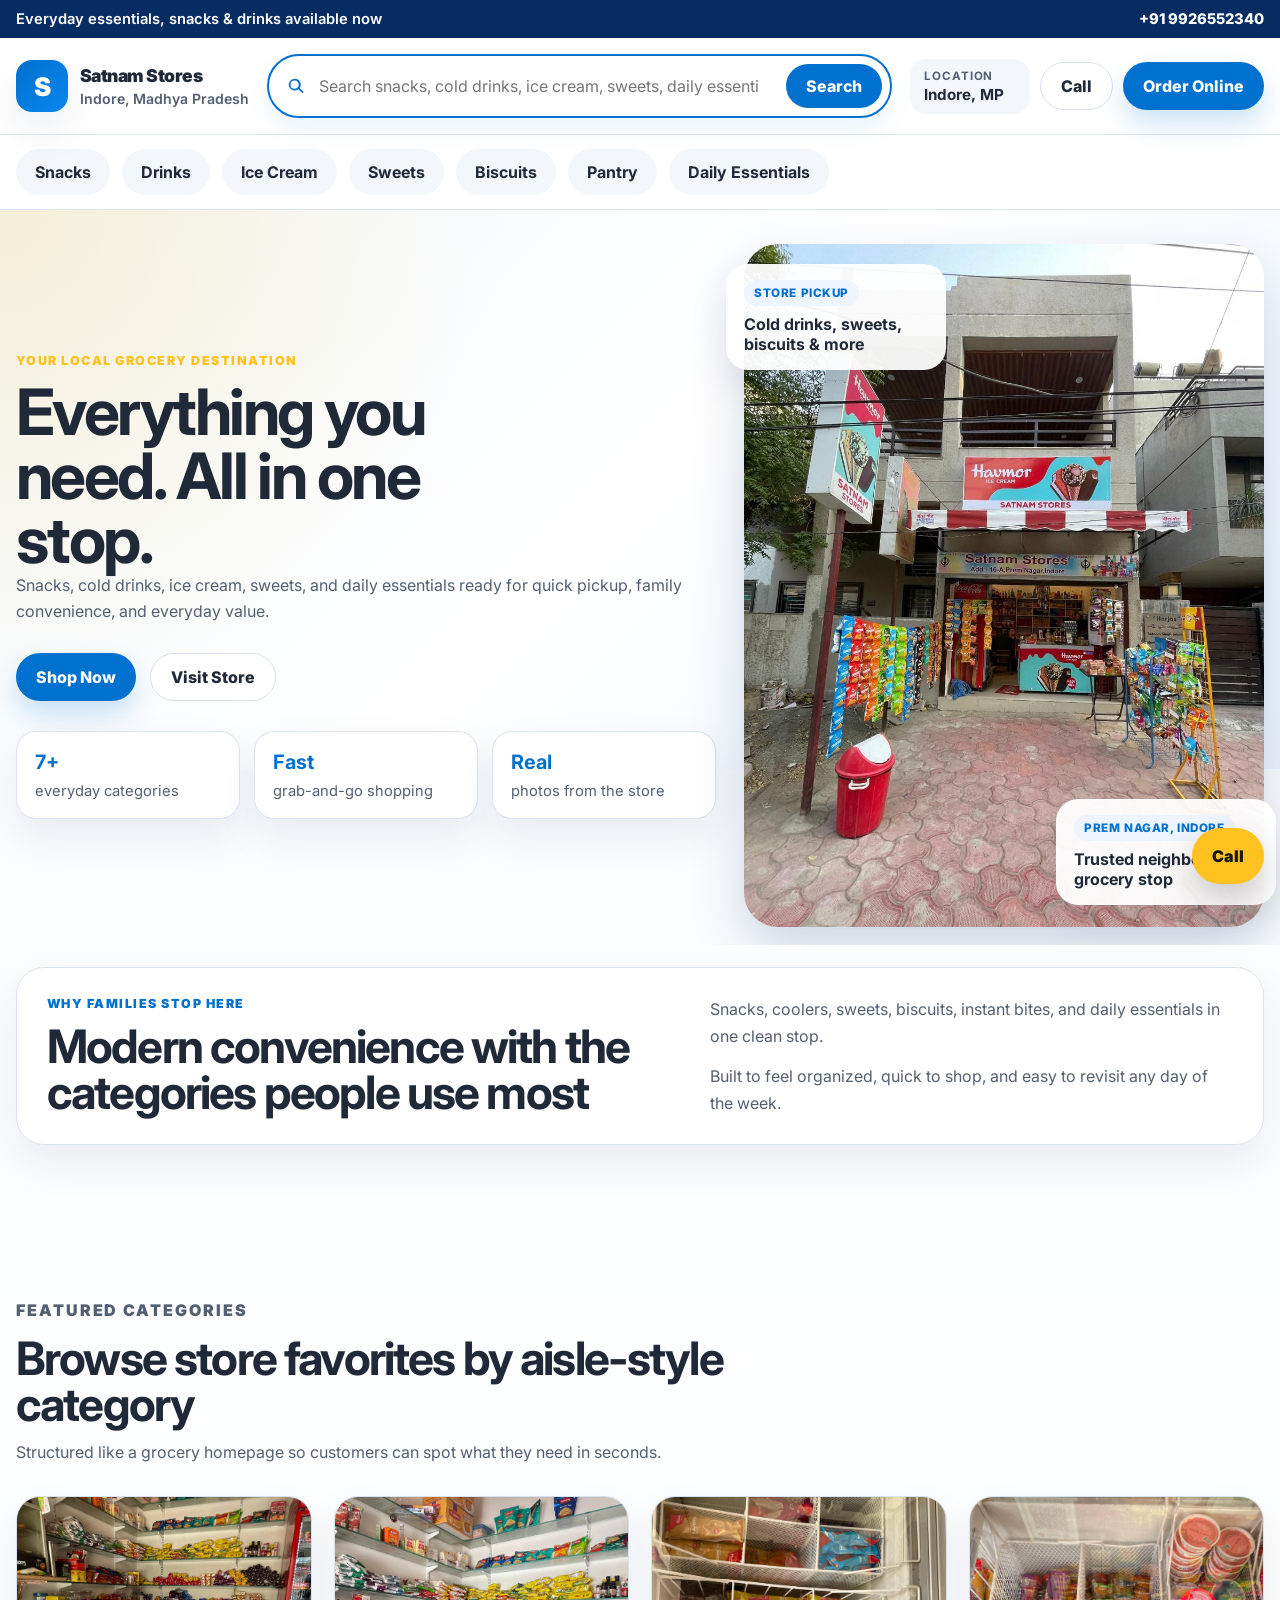
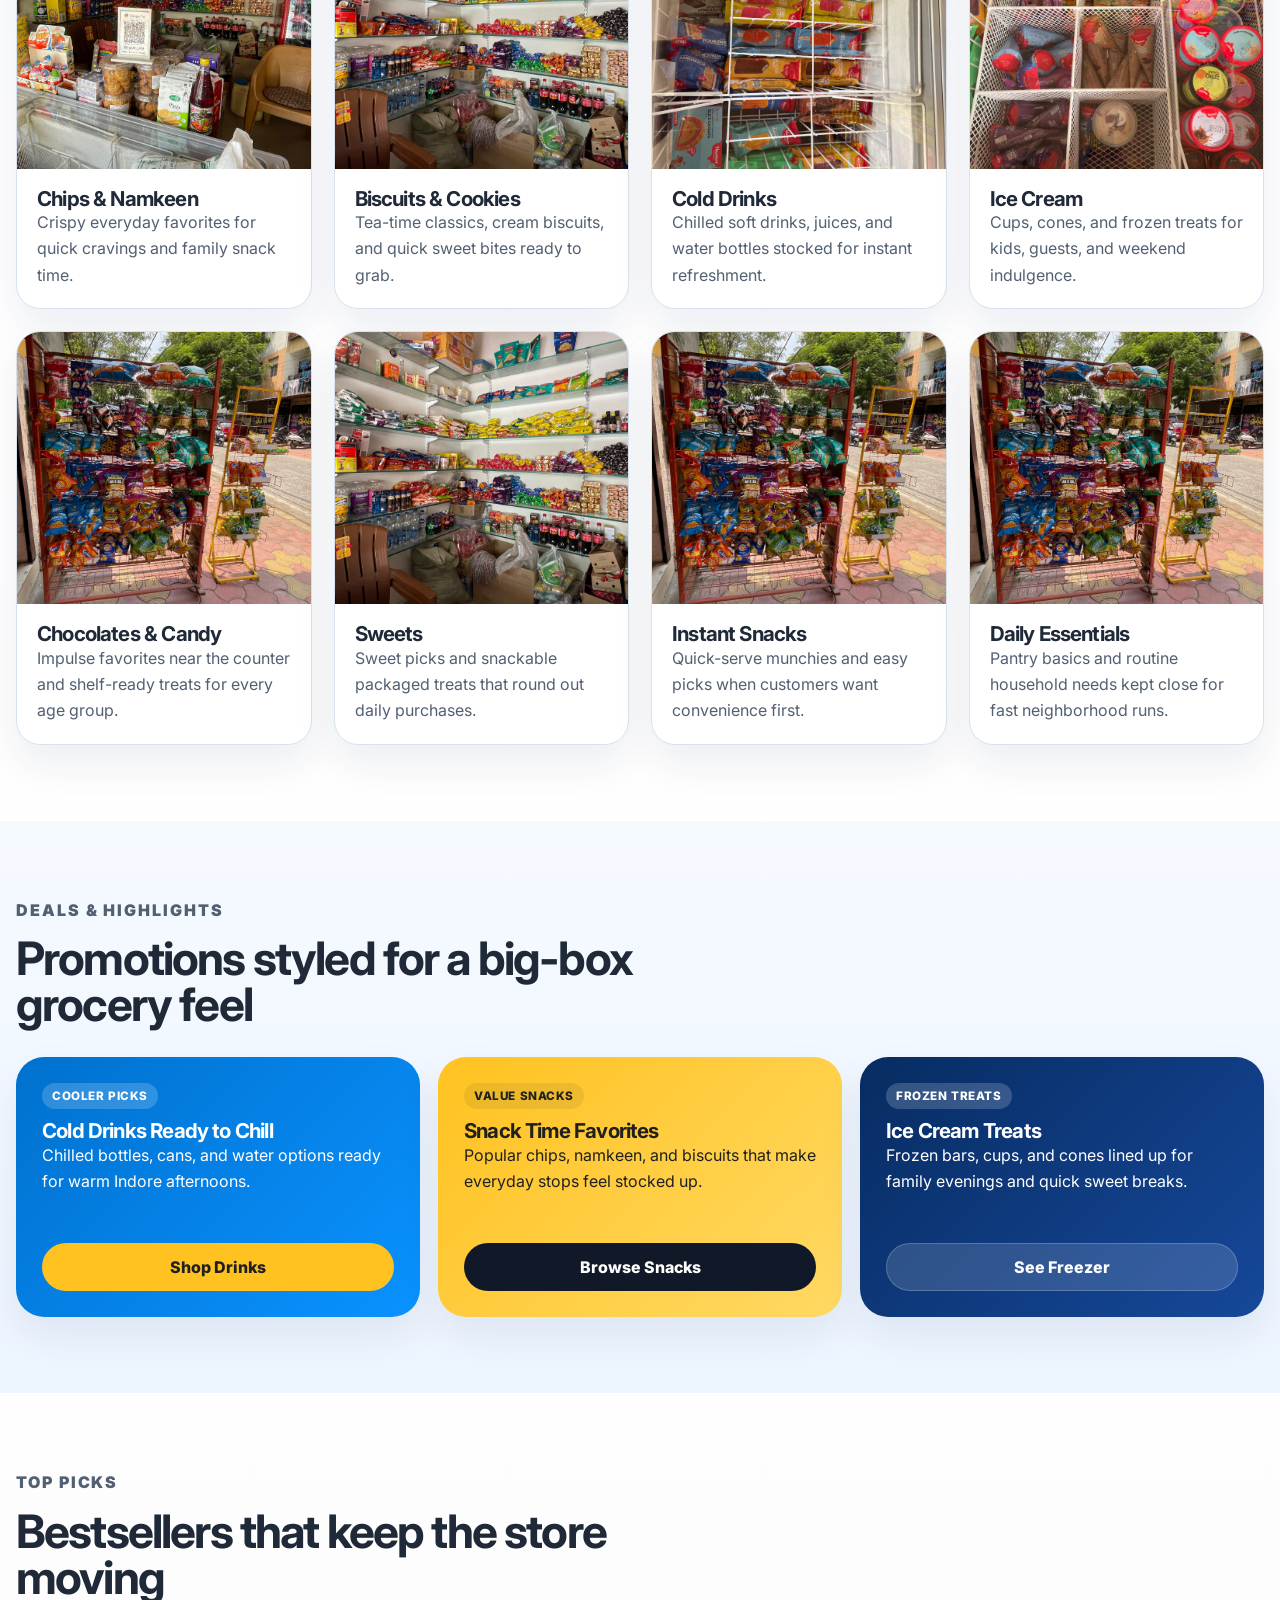
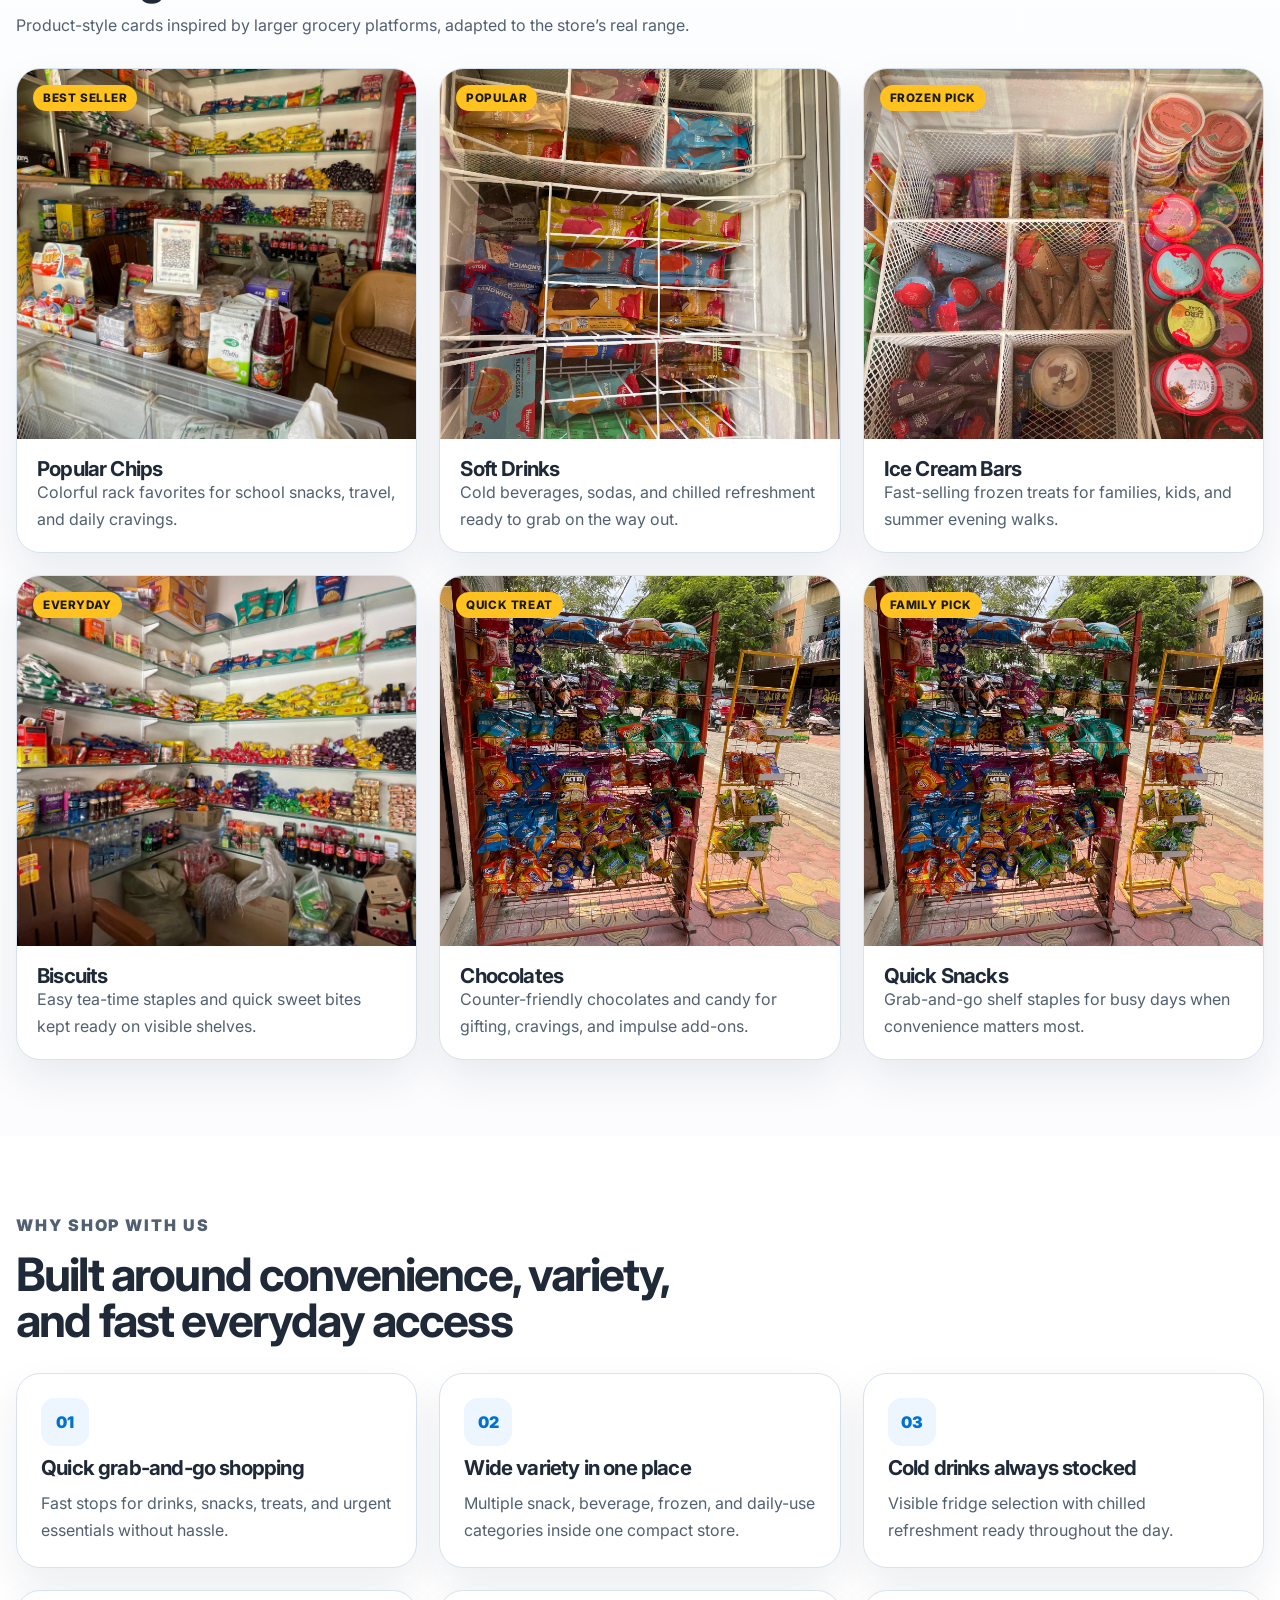
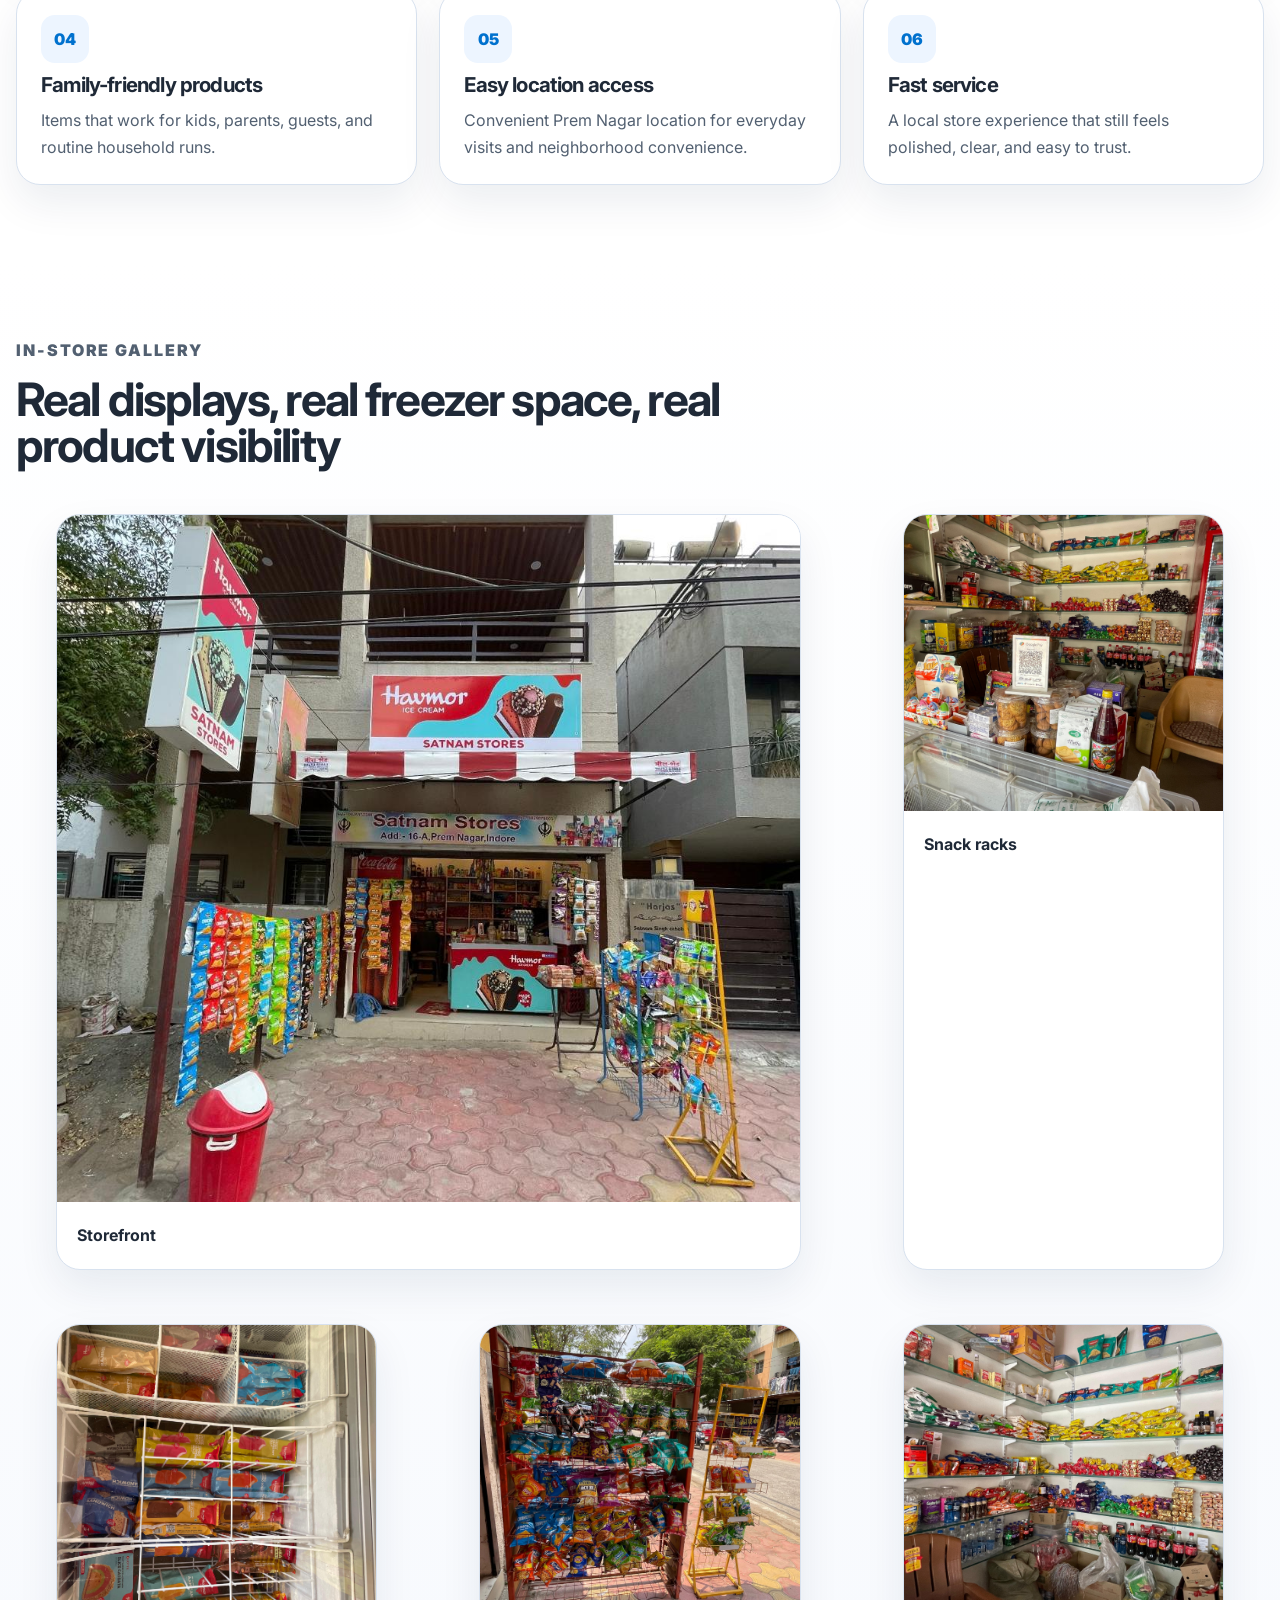
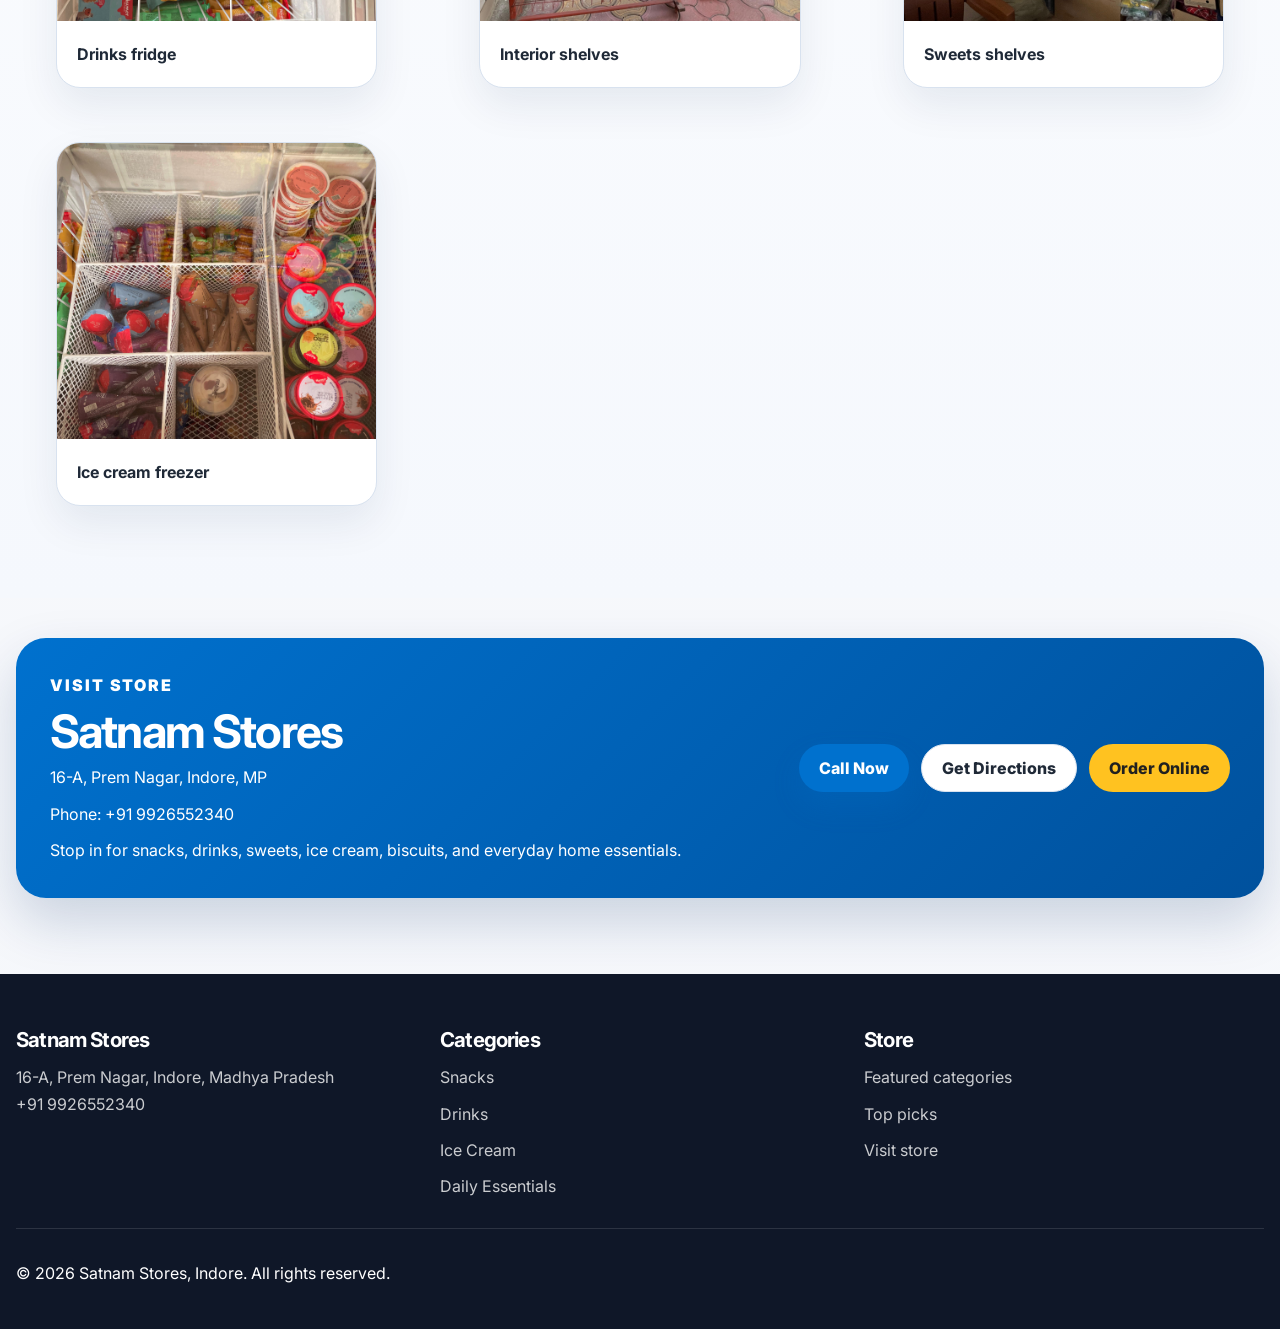
==== index.html @ 77b3fa21 "Initial Satnam Stores Indore website" ====
<!DOCTYPE html>
<html lang="en">
<head>
  <meta charset="UTF-8">
  <meta name="viewport" content="width=device-width, initial-scale=1.0">
  <title>Satnam Stores Indore | Grocery, Snacks & Daily Essentials</title>
  <meta
    name="description"
    content="Satnam Stores in Indore offers snacks, drinks, ice cream, sweets, biscuits, pantry staples, and everyday essentials in a clean, modern grocery-style shopping experience."
  >
  <link rel="preconnect" href="https://fonts.googleapis.com">
  <link rel="preconnect" href="https://fonts.gstatic.com" crossorigin>
  <link
    href="https://fonts.googleapis.com/css2?family=Inter:wght@400;500;600;700;800;900&display=swap"
    rel="stylesheet"
  >
  <link rel="stylesheet" href="./styles.css">
</head>
<body>
  <div class="topbar">
    <div class="container topbar-inner">
      <p>Everyday essentials, snacks &amp; drinks available now</p>
      <a href="tel:+919926552340">+91 9926552340</a>
    </div>
  </div>

  <header class="site-header" id="top">
    <div class="container header-main">
      <a class="brand" href="#top" aria-label="Satnam Stores Indore home">
        <span class="brand-badge">S</span>
        <span class="brand-copy">
          <strong>Satnam Stores</strong>
          <span>Indore, Madhya Pradesh</span>
        </span>
      </a>

      <form class="search-shell" id="search-form" role="search">
        <label class="sr-only" for="site-search">Search products</label>
        <svg viewBox="0 0 24 24" aria-hidden="true">
          <path d="M10.5 4a6.5 6.5 0 1 0 4.09 11.56l4.42 4.42 1.41-1.41-4.42-4.42A6.5 6.5 0 0 0 10.5 4Zm0 2a4.5 4.5 0 1 1 0 9 4.5 4.5 0 0 1 0-9Z"></path>
        </svg>
        <input
          id="site-search"
          name="q"
          type="search"
          placeholder="Search snacks, cold drinks, ice cream, sweets, daily essentials"
          autocomplete="off"
        >
        <button type="submit">Search</button>
      </form>

      <div class="header-actions">
        <a class="header-chip" href="#visit">
          <span class="header-chip-label">Location</span>
          <strong>Indore, MP</strong>
        </a>
        <a class="header-button header-button-light" href="tel:+919926552340">Call</a>
        <a class="header-button header-button-primary" href="https://wa.me/919926552340" target="_blank" rel="noreferrer">Order Online</a>
      </div>

      <button class="menu-toggle" type="button" aria-expanded="false" aria-controls="mobile-panel">
        <span></span>
        <span></span>
        <span></span>
        <span class="sr-only">Open menu</span>
      </button>
    </div>

    <div class="container mobile-panel" id="mobile-panel">
      <nav class="mobile-links" aria-label="Mobile">
        <a href="#categories">Categories</a>
        <a href="#deals">Deals</a>
        <a href="#top-picks">Top Picks</a>
        <a href="#gallery">Gallery</a>
        <a href="#visit">Visit Store</a>
      </nav>
    </div>
  </header>

  <div class="category-strip-wrap">
    <div class="container">
      <nav class="category-strip" aria-label="Product categories">
        <a href="#categories" data-query="snacks">Snacks</a>
        <a href="#categories" data-query="drinks">Drinks</a>
        <a href="#categories" data-query="ice cream">Ice Cream</a>
        <a href="#categories" data-query="sweets">Sweets</a>
        <a href="#categories" data-query="biscuits">Biscuits</a>
        <a href="#categories" data-query="pantry">Pantry</a>
        <a href="#categories" data-query="essentials">Daily Essentials</a>
      </nav>
    </div>
  </div>

  <main>
    <section class="hero">
      <div class="container hero-grid">
        <div class="hero-copy">
          <p class="eyebrow">Your local grocery destination</p>
          <h1>Everything you need. All in one stop.</h1>
          <p class="hero-text">
            Snacks, cold drinks, ice cream, sweets, and daily essentials ready for quick pickup,
            family convenience, and everyday value.
          </p>
          <div class="hero-actions">
            <a class="button button-primary" href="#top-picks">Shop Now</a>
            <a class="button button-secondary" href="#visit">Visit Store</a>
          </div>
          <ul class="hero-metrics">
            <li><strong>7+</strong><span>everyday categories</span></li>
            <li><strong>Fast</strong><span>grab-and-go shopping</span></li>
            <li><strong>Real</strong><span>photos from the store</span></li>
          </ul>
        </div>

        <div class="hero-visual">
          <img src="./assets/storefront.jpg" alt="Satnam Stores storefront in Prem Nagar, Indore">
          <div class="hero-card hero-card-top">
            <span class="card-kicker">Store pickup</span>
            <strong>Cold drinks, sweets, biscuits &amp; more</strong>
          </div>
          <div class="hero-card hero-card-bottom">
            <span class="card-kicker">Prem Nagar, Indore</span>
            <strong>Trusted neighborhood grocery stop</strong>
          </div>
        </div>
      </div>
    </section>

    <section class="section trusted-band">
      <div class="container trusted-grid">
        <div>
          <p class="eyebrow eyebrow-blue">Why families stop here</p>
          <h2>Modern convenience with the categories people use most</h2>
        </div>
        <div class="trusted-points">
          <p>Snacks, coolers, sweets, biscuits, instant bites, and daily essentials in one clean stop.</p>
          <p>Built to feel organized, quick to shop, and easy to revisit any day of the week.</p>
        </div>
      </div>
    </section>

    <section class="section" id="categories">
      <div class="container">
        <div class="section-heading">
          <p class="eyebrow eyebrow-blue">Featured Categories</p>
          <h2>Browse store favorites by aisle-style category</h2>
          <p>Structured like a grocery homepage so customers can spot what they need in seconds.</p>
        </div>

        <div class="category-grid">
          <article class="category-card" data-search="chips namkeen snacks wafers masala crunchy">
            <img src="./assets/snacks.jpg" alt="Chips and namkeen display at Satnam Stores">
            <div class="category-content">
              <h3>Chips &amp; Namkeen</h3>
              <p>Crispy everyday favorites for quick cravings and family snack time.</p>
            </div>
          </article>
          <article class="category-card" data-search="biscuits cookies bakery treats">
            <img src="./assets/sweets.jpg" alt="Biscuits and sweets shelf at Satnam Stores">
            <div class="category-content">
              <h3>Biscuits &amp; Cookies</h3>
              <p>Tea-time classics, cream biscuits, and quick sweet bites ready to grab.</p>
            </div>
          </article>
          <article class="category-card" data-search="cold drinks soda water juice beverages drinks">
            <img src="./assets/drinks.jpg" alt="Cold drinks fridge at Satnam Stores">
            <div class="category-content">
              <h3>Cold Drinks</h3>
              <p>Chilled soft drinks, juices, and water bottles stocked for instant refreshment.</p>
            </div>
          </article>
          <article class="category-card" data-search="ice cream frozen bars cones cups desserts">
            <img src="./assets/icecream.jpg" alt="Ice cream freezer with assorted products">
            <div class="category-content">
              <h3>Ice Cream</h3>
              <p>Cups, cones, and frozen treats for kids, guests, and weekend indulgence.</p>
            </div>
          </article>
          <article class="category-card" data-search="chocolates candy toffee sweets treats">
            <img src="./assets/interior.jpg" alt="Interior shelves with chocolates and candy">
            <div class="category-content">
              <h3>Chocolates &amp; Candy</h3>
              <p>Impulse favorites near the counter and shelf-ready treats for every age group.</p>
            </div>
          </article>
          <article class="category-card" data-search="sweets mithai dessert bites">
            <img src="./assets/sweets.jpg" alt="Shelf with sweets and packaged snack items">
            <div class="category-content">
              <h3>Sweets</h3>
              <p>Sweet picks and snackable packaged treats that round out daily purchases.</p>
            </div>
          </article>
          <article class="category-card" data-search="instant snacks ready to eat noodles munchies">
            <img src="./assets/interior.jpg" alt="Store interior with packed shelves">
            <div class="category-content">
              <h3>Instant Snacks</h3>
              <p>Quick-serve munchies and easy picks when customers want convenience first.</p>
            </div>
          </article>
          <article class="category-card" data-search="daily essentials pantry staples home basics">
            <img src="./assets/interior.jpg" alt="Store shelves carrying daily essentials">
            <div class="category-content">
              <h3>Daily Essentials</h3>
              <p>Pantry basics and routine household needs kept close for fast neighborhood runs.</p>
            </div>
          </article>
        </div>
      </div>
    </section>

    <section class="section deals-section" id="deals">
      <div class="container">
        <div class="section-heading">
          <p class="eyebrow eyebrow-blue">Deals &amp; Highlights</p>
          <h2>Promotions styled for a big-box grocery feel</h2>
        </div>

        <div class="deals-grid">
          <article class="deal-banner deal-blue">
            <div>
              <span class="deal-tag">Cooler Picks</span>
              <h3>Cold Drinks Ready to Chill</h3>
              <p>Chilled bottles, cans, and water options ready for warm Indore afternoons.</p>
            </div>
            <a class="button button-yellow" href="#top-picks">Shop Drinks</a>
          </article>

          <article class="deal-banner deal-yellow">
            <div>
              <span class="deal-tag">Value Snacks</span>
              <h3>Snack Time Favorites</h3>
              <p>Popular chips, namkeen, and biscuits that make everyday stops feel stocked up.</p>
            </div>
            <a class="button button-dark" href="#categories">Browse Snacks</a>
          </article>

          <article class="deal-banner deal-navy">
            <div>
              <span class="deal-tag">Frozen Treats</span>
              <h3>Ice Cream Treats</h3>
              <p>Frozen bars, cups, and cones lined up for family evenings and quick sweet breaks.</p>
            </div>
            <a class="button button-secondary-light" href="#gallery">See Freezer</a>
          </article>
        </div>
      </div>
    </section>

    <section class="section top-picks-section" id="top-picks">
      <div class="container">
        <div class="section-heading">
          <p class="eyebrow eyebrow-blue">Top Picks</p>
          <h2>Bestsellers that keep the store moving</h2>
          <p>Product-style cards inspired by larger grocery platforms, adapted to the store’s real range.</p>
        </div>

        <div class="product-grid">
          <article class="product-card">
            <span class="product-badge">Best Seller</span>
            <img src="./assets/snacks.jpg" alt="Popular chips and namkeen products">
            <div class="product-body">
              <h3>Popular Chips</h3>
              <p>Colorful rack favorites for school snacks, travel, and daily cravings.</p>
            </div>
          </article>
          <article class="product-card">
            <span class="product-badge">Popular</span>
            <img src="./assets/drinks.jpg" alt="Soft drinks in a refrigerator">
            <div class="product-body">
              <h3>Soft Drinks</h3>
              <p>Cold beverages, sodas, and chilled refreshment ready to grab on the way out.</p>
            </div>
          </article>
          <article class="product-card">
            <span class="product-badge">Frozen Pick</span>
            <img src="./assets/icecream.jpg" alt="Ice cream bars and frozen desserts">
            <div class="product-body">
              <h3>Ice Cream Bars</h3>
              <p>Fast-selling frozen treats for families, kids, and summer evening walks.</p>
            </div>
          </article>
          <article class="product-card">
            <span class="product-badge">Everyday</span>
            <img src="./assets/sweets.jpg" alt="Biscuits and packaged treats on shelves">
            <div class="product-body">
              <h3>Biscuits</h3>
              <p>Easy tea-time staples and quick sweet bites kept ready on visible shelves.</p>
            </div>
          </article>
          <article class="product-card">
            <span class="product-badge">Quick Treat</span>
            <img src="./assets/interior.jpg" alt="Shelf area with chocolates and candy">
            <div class="product-body">
              <h3>Chocolates</h3>
              <p>Counter-friendly chocolates and candy for gifting, cravings, and impulse add-ons.</p>
            </div>
          </article>
          <article class="product-card">
            <span class="product-badge">Family Pick</span>
            <img src="./assets/interior.jpg" alt="Interior shelves with mixed grocery products">
            <div class="product-body">
              <h3>Quick Snacks</h3>
              <p>Grab-and-go shelf staples for busy days when convenience matters most.</p>
            </div>
          </article>
        </div>
      </div>
    </section>

    <section class="section benefits-section">
      <div class="container">
        <div class="section-heading">
          <p class="eyebrow eyebrow-blue">Why Shop With Us</p>
          <h2>Built around convenience, variety, and fast everyday access</h2>
        </div>

        <div class="benefits-grid">
          <article class="benefit-card">
            <span>01</span>
            <h3>Quick grab-and-go shopping</h3>
            <p>Fast stops for drinks, snacks, treats, and urgent essentials without hassle.</p>
          </article>
          <article class="benefit-card">
            <span>02</span>
            <h3>Wide variety in one place</h3>
            <p>Multiple snack, beverage, frozen, and daily-use categories inside one compact store.</p>
          </article>
          <article class="benefit-card">
            <span>03</span>
            <h3>Cold drinks always stocked</h3>
            <p>Visible fridge selection with chilled refreshment ready throughout the day.</p>
          </article>
          <article class="benefit-card">
            <span>04</span>
            <h3>Family-friendly products</h3>
            <p>Items that work for kids, parents, guests, and routine household runs.</p>
          </article>
          <article class="benefit-card">
            <span>05</span>
            <h3>Easy location access</h3>
            <p>Convenient Prem Nagar location for everyday visits and neighborhood convenience.</p>
          </article>
          <article class="benefit-card">
            <span>06</span>
            <h3>Fast service</h3>
            <p>A local store experience that still feels polished, clear, and easy to trust.</p>
          </article>
        </div>
      </div>
    </section>

    <section class="section gallery-section" id="gallery">
      <div class="container">
        <div class="section-heading">
          <p class="eyebrow eyebrow-blue">In-Store Gallery</p>
          <h2>Real displays, real freezer space, real product visibility</h2>
        </div>

        <div class="gallery-grid">
          <figure class="gallery-card gallery-feature">
            <img src="./assets/storefront.jpg" alt="Exterior view of Satnam Stores">
            <figcaption>Storefront</figcaption>
          </figure>
          <figure class="gallery-card">
            <img src="./assets/snacks.jpg" alt="Snack rack and chips display">
            <figcaption>Snack racks</figcaption>
          </figure>
          <figure class="gallery-card">
            <img src="./assets/drinks.jpg" alt="Drinks fridge">
            <figcaption>Drinks fridge</figcaption>
          </figure>
          <figure class="gallery-card">
            <img src="./assets/interior.jpg" alt="Interior shelves">
            <figcaption>Interior shelves</figcaption>
          </figure>
          <figure class="gallery-card">
            <img src="./assets/sweets.jpg" alt="Sweets and biscuits shelves">
            <figcaption>Sweets shelves</figcaption>
          </figure>
          <figure class="gallery-card">
            <img src="./assets/icecream.jpg" alt="Ice cream freezer">
            <figcaption>Ice cream freezer</figcaption>
          </figure>
        </div>
      </div>
    </section>

    <section class="section visit-section" id="visit">
      <div class="container visit-grid">
        <div class="visit-copy">
          <p class="eyebrow">Visit Store</p>
          <h2>Satnam Stores</h2>
          <p>16-A, Prem Nagar, Indore, MP</p>
          <p>Phone: <a href="tel:+919926552340">+91 9926552340</a></p>
          <p>Stop in for snacks, drinks, sweets, ice cream, biscuits, and everyday home essentials.</p>
        </div>
        <div class="visit-actions">
          <a class="button button-primary" href="tel:+919926552340">Call Now</a>
          <a class="button button-secondary" href="https://www.google.com/maps/search/?api=1&amp;query=16-A%2C+Prem+Nagar%2C+Indore%2C+Madhya+Pradesh" target="_blank" rel="noreferrer">Get Directions</a>
          <a class="button button-yellow" href="https://wa.me/919926552340" target="_blank" rel="noreferrer">Order Online</a>
        </div>
      </div>
    </section>
  </main>

  <a class="floating-call" href="tel:+919926552340" aria-label="Call Satnam Stores">Call</a>

  <footer class="site-footer">
    <div class="container footer-grid">
      <div>
        <h3>Satnam Stores</h3>
        <p>16-A, Prem Nagar, Indore, Madhya Pradesh</p>
        <p><a href="tel:+919926552340">+91 9926552340</a></p>
      </div>
      <div>
        <h3>Categories</h3>
        <ul>
          <li>Snacks</li>
          <li>Drinks</li>
          <li>Ice Cream</li>
          <li>Daily Essentials</li>
        </ul>
      </div>
      <div>
        <h3>Store</h3>
        <ul>
          <li><a href="#categories">Featured categories</a></li>
          <li><a href="#top-picks">Top picks</a></li>
          <li><a href="#visit">Visit store</a></li>
        </ul>
      </div>
    </div>
    <div class="container footer-bottom">
      <p>&copy; 2026 Satnam Stores, Indore. All rights reserved.</p>
    </div>
  </footer>

  <script src="./script.js"></script>
</body>
</html>
---- styles.css ----
:root {
  --blue: #0071ce;
  --blue-deep: #004f9a;
  --blue-navy: #072c62;
  --yellow: #ffc220;
  --yellow-soft: #ffe082;
  --ink: #1f2937;
  --ink-soft: #526071;
  --surface: #ffffff;
  --surface-alt: #f3f6fb;
  --surface-line: #d8e2ef;
  --surface-dark: #0f1728;
  --radius-lg: 28px;
  --radius-md: 20px;
  --radius-sm: 14px;
  --shadow-soft: 0 18px 40px rgba(4, 38, 82, 0.08);
  --shadow-strong: 0 24px 54px rgba(7, 44, 98, 0.18);
  --container: min(1320px, calc(100% - 32px));
}

* {
  box-sizing: border-box;
}

html {
  scroll-behavior: smooth;
}

body {
  margin: 0;
  font-family: "Inter", sans-serif;
  color: var(--ink);
  background: linear-gradient(180deg, #f8fbff 0%, #ffffff 26%, #f5f7fb 100%);
}

img {
  display: block;
  width: 100%;
  max-width: 100%;
}

a {
  color: inherit;
  text-decoration: none;
}

button,
input {
  font: inherit;
}

.sr-only {
  position: absolute;
  width: 1px;
  height: 1px;
  padding: 0;
  margin: -1px;
  overflow: hidden;
  clip: rect(0, 0, 0, 0);
  white-space: nowrap;
  border: 0;
}

.container {
  width: var(--container);
  margin: 0 auto;
}

.topbar {
  background: var(--blue-navy);
  color: #fff;
  font-size: 0.92rem;
}

.topbar-inner {
  display: flex;
  align-items: center;
  justify-content: space-between;
  gap: 16px;
  padding: 10px 0;
}

.topbar p {
  margin: 0;
  font-weight: 600;
}

.topbar a {
  font-weight: 800;
}

.site-header {
  position: sticky;
  top: 0;
  z-index: 40;
  background: rgba(255, 255, 255, 0.97);
  border-bottom: 1px solid rgba(216, 226, 239, 0.9);
  backdrop-filter: blur(16px);
}

.site-header.is-scrolled {
  box-shadow: 0 10px 28px rgba(15, 23, 40, 0.1);
}

.header-main {
  display: grid;
  grid-template-columns: auto minmax(320px, 1fr) auto;
  align-items: center;
  gap: 18px;
  padding: 16px 0;
}

.brand {
  display: inline-flex;
  align-items: center;
  gap: 12px;
}

.brand-badge {
  width: 52px;
  height: 52px;
  border-radius: 16px;
  display: inline-flex;
  align-items: center;
  justify-content: center;
  background: linear-gradient(135deg, var(--blue) 0%, #0a86ef 100%);
  color: #fff;
  font-size: 1.6rem;
  font-weight: 900;
  box-shadow: var(--shadow-soft);
}

.brand-copy {
  display: grid;
  gap: 4px;
}

.brand-copy strong {
  font-size: 1.1rem;
  font-weight: 900;
  letter-spacing: -0.03em;
}

.brand-copy span {
  font-size: 0.88rem;
  color: var(--ink-soft);
  font-weight: 600;
}

.search-shell {
  display: grid;
  grid-template-columns: auto 1fr auto;
  align-items: center;
  gap: 10px;
  background: #fff;
  border: 2px solid var(--blue);
  border-radius: 999px;
  padding: 8px 8px 8px 16px;
  box-shadow: 0 12px 24px rgba(0, 113, 206, 0.08);
}

.search-shell svg {
  width: 22px;
  height: 22px;
  fill: var(--blue);
  flex-shrink: 0;
}

.search-shell input {
  width: 100%;
  border: 0;
  outline: 0;
  background: transparent;
  color: var(--ink);
}

.search-shell button {
  border: 0;
  border-radius: 999px;
  padding: 12px 20px;
  background: var(--blue);
  color: #fff;
  font-weight: 800;
  cursor: pointer;
}

.header-actions {
  display: flex;
  align-items: center;
  gap: 10px;
}

.header-chip {
  display: grid;
  gap: 2px;
  padding: 10px 14px;
  border-radius: 16px;
  background: var(--surface-alt);
  min-width: 120px;
}

.header-chip-label {
  font-size: 0.72rem;
  text-transform: uppercase;
  letter-spacing: 0.08em;
  color: var(--ink-soft);
  font-weight: 700;
}

.header-chip strong {
  font-size: 0.95rem;
}

.header-button,
.button {
  display: inline-flex;
  align-items: center;
  justify-content: center;
  min-height: 48px;
  padding: 0 20px;
  border-radius: 999px;
  font-weight: 800;
  transition: transform 180ms ease, box-shadow 180ms ease, background 180ms ease;
}

.header-button:hover,
.button:hover,
.category-card:hover,
.product-card:hover,
.gallery-card:hover,
.benefit-card:hover {
  transform: translateY(-2px);
}

.header-button-primary,
.button-primary {
  background: var(--blue);
  color: #fff;
  box-shadow: 0 14px 28px rgba(0, 113, 206, 0.2);
}

.header-button-light,
.button-secondary {
  background: #fff;
  border: 1px solid var(--surface-line);
  color: var(--ink);
}

.button-secondary-light {
  background: rgba(255, 255, 255, 0.14);
  border: 1px solid rgba(255, 255, 255, 0.2);
  color: #fff;
}

.button-yellow {
  background: var(--yellow);
  color: #202020;
}

.button-dark {
  background: #111827;
  color: #fff;
}

.menu-toggle {
  display: none;
  width: 46px;
  height: 46px;
  border: 0;
  border-radius: 14px;
  background: var(--surface-alt);
  padding: 0;
  cursor: pointer;
}

.menu-toggle span {
  display: block;
  width: 18px;
  height: 2px;
  margin: 4px auto;
  background: var(--ink);
  border-radius: 999px;
  transition: transform 180ms ease, opacity 180ms ease;
}

.menu-toggle[aria-expanded="true"] span:nth-child(1) {
  transform: translateY(6px) rotate(45deg);
}

.menu-toggle[aria-expanded="true"] span:nth-child(2) {
  opacity: 0;
}

.menu-toggle[aria-expanded="true"] span:nth-child(3) {
  transform: translateY(-6px) rotate(-45deg);
}

.mobile-panel {
  display: none;
  padding-bottom: 14px;
}

.mobile-panel.is-open {
  display: block;
}

.mobile-links {
  display: grid;
  gap: 10px;
}

.mobile-links a {
  padding: 14px 16px;
  border-radius: 16px;
  background: var(--surface-alt);
  font-weight: 700;
}

.category-strip-wrap {
  position: sticky;
  top: 86px;
  z-index: 30;
  background: rgba(255, 255, 255, 0.94);
  border-bottom: 1px solid rgba(216, 226, 239, 0.9);
  backdrop-filter: blur(12px);
}

.category-strip {
  display: flex;
  gap: 12px;
  overflow-x: auto;
  padding: 14px 0;
  scrollbar-width: none;
}

.category-strip::-webkit-scrollbar {
  display: none;
}

.category-strip a {
  flex: 0 0 auto;
  padding: 12px 18px;
  border-radius: 999px;
  background: var(--surface-alt);
  border: 1px solid transparent;
  font-weight: 700;
  white-space: nowrap;
}

.category-strip a.is-active,
.category-strip a:hover {
  background: #e9f3fe;
  border-color: rgba(0, 113, 206, 0.2);
  color: var(--blue);
}

.hero {
  position: relative;
  overflow: hidden;
  padding: 34px 0 18px;
}

.hero::before {
  content: "";
  position: absolute;
  inset: 0 0 auto;
  height: 76%;
  background:
    radial-gradient(circle at top left, rgba(255, 194, 32, 0.18), transparent 36%),
    linear-gradient(135deg, #f2f8ff 0%, #ffffff 50%, #edf5ff 100%);
}

.hero-grid {
  position: relative;
  display: grid;
  grid-template-columns: minmax(0, 1fr) minmax(340px, 520px);
  gap: 28px;
  align-items: center;
}

.hero-copy {
  padding: 26px 0;
}

.eyebrow {
  margin: 0 0 12px;
  color: var(--yellow);
  text-transform: uppercase;
  letter-spacing: 0.12em;
  font-size: 0.78rem;
  font-weight: 900;
}

.eyebrow-blue {
  color: var(--blue);
}

h1,
h2,
h3 {
  margin: 0;
  letter-spacing: -0.04em;
  line-height: 1;
}

h1 {
  font-size: clamp(2.6rem, 5vw, 4.8rem);
  max-width: 10ch;
}

h2 {
  font-size: clamp(2rem, 3.6vw, 3.35rem);
}

h3 {
  font-size: 1.28rem;
}

.hero-text,
.section-heading p,
.category-content p,
.deal-banner p,
.product-body p,
.benefit-card p,
.gallery-card figcaption,
.visit-copy p,
.trusted-points p,
.footer-grid p,
.footer-grid li {
  margin: 0;
  color: var(--ink-soft);
  line-height: 1.65;
  font-size: 1rem;
}

.hero-actions {
  display: flex;
  flex-wrap: wrap;
  gap: 14px;
  margin-top: 28px;
}

.hero-metrics {
  display: grid;
  grid-template-columns: repeat(3, minmax(0, 1fr));
  gap: 14px;
  list-style: none;
  padding: 0;
  margin: 30px 0 0;
}

.hero-metrics li {
  padding: 18px;
  border-radius: 20px;
  background: rgba(255, 255, 255, 0.9);
  border: 1px solid rgba(216, 226, 239, 0.92);
  box-shadow: var(--shadow-soft);
}

.hero-metrics strong {
  display: block;
  color: var(--blue);
  font-size: 1.24rem;
  margin-bottom: 6px;
}

.hero-metrics span {
  color: var(--ink-soft);
  font-size: 0.92rem;
}

.hero-visual {
  position: relative;
  min-height: 100%;
}

.hero-visual img {
  height: 100%;
  min-height: 520px;
  object-fit: cover;
  border-radius: 34px;
  box-shadow: var(--shadow-strong);
}

.hero-card {
  position: absolute;
  display: grid;
  gap: 8px;
  max-width: 220px;
  padding: 16px 18px;
  background: rgba(255, 255, 255, 0.94);
  border-radius: 22px;
  box-shadow: var(--shadow-soft);
}

.hero-card-top {
  top: 20px;
  left: -18px;
}

.hero-card-bottom {
  right: -12px;
  bottom: 22px;
}

.card-kicker,
.deal-tag,
.product-badge {
  display: inline-flex;
  align-items: center;
  width: fit-content;
  padding: 6px 10px;
  border-radius: 999px;
  font-size: 0.73rem;
  font-weight: 800;
  letter-spacing: 0.05em;
  text-transform: uppercase;
}

.card-kicker {
  background: #eef5ff;
  color: var(--blue);
}

.section {
  padding: 76px 0;
}

.trusted-band {
  padding-top: 22px;
}

.trusted-grid {
  display: grid;
  grid-template-columns: 1.1fr 0.9fr;
  gap: 24px;
  padding: 28px 30px;
  background: #fff;
  border: 1px solid var(--surface-line);
  border-radius: var(--radius-lg);
  box-shadow: var(--shadow-soft);
}

.trusted-points {
  display: grid;
  gap: 14px;
}

.section-heading {
  display: grid;
  gap: 12px;
  max-width: 720px;
  margin-bottom: 30px;
}

.category-grid,
.product-grid,
.benefits-grid,
.gallery-grid {
  display: grid;
  gap: 22px;
}

.category-grid {
  grid-template-columns: repeat(4, minmax(0, 1fr));
}

.category-card,
.product-card,
.benefit-card,
.gallery-card {
  background: #fff;
  border: 1px solid var(--surface-line);
  border-radius: 24px;
  overflow: hidden;
  box-shadow: var(--shadow-soft);
  transition: transform 180ms ease, box-shadow 180ms ease, border-color 180ms ease;
}

.category-card:hover,
.product-card:hover,
.benefit-card:hover,
.gallery-card:hover {
  box-shadow: 0 22px 40px rgba(4, 38, 82, 0.12);
  border-color: rgba(0, 113, 206, 0.22);
}

.category-card img,
.product-card img,
.gallery-card img {
  aspect-ratio: 1.08 / 1;
  object-fit: cover;
}

.category-content,
.product-body,
.benefit-card,
.gallery-card figcaption {
  padding: 20px;
}

.deals-section {
  background: linear-gradient(180deg, #f6faff 0%, #edf5ff 100%);
}

.deals-grid {
  display: grid;
  grid-template-columns: repeat(3, minmax(0, 1fr));
  gap: 18px;
}

.deal-banner {
  min-height: 260px;
  display: flex;
  flex-direction: column;
  justify-content: space-between;
  gap: 18px;
  padding: 26px;
  border-radius: 28px;
  box-shadow: var(--shadow-soft);
}

.deal-blue {
  background: linear-gradient(135deg, #0071ce 0%, #0a92ff 100%);
  color: #fff;
}

.deal-yellow {
  background: linear-gradient(135deg, #ffc220 0%, #ffd964 100%);
  color: #202020;
}

.deal-navy {
  background: linear-gradient(135deg, #072c62 0%, #16489a 100%);
  color: #fff;
}

.deal-banner p,
.deal-banner h3 {
  color: inherit;
}

.deal-tag {
  background: rgba(255, 255, 255, 0.18);
  color: currentColor;
  margin-bottom: 12px;
}

.deal-yellow .deal-tag {
  background: rgba(32, 32, 32, 0.08);
}

.product-grid {
  grid-template-columns: repeat(3, minmax(0, 1fr));
}

.product-card {
  position: relative;
}

.product-badge {
  position: absolute;
  top: 16px;
  left: 16px;
  background: var(--yellow);
  color: #1b1b1b;
}

.benefits-section {
  background: #fff;
}

.benefits-grid {
  grid-template-columns: repeat(3, minmax(0, 1fr));
}

.benefit-card {
  display: grid;
  gap: 12px;
  padding: 24px;
}

.benefit-card span {
  width: 48px;
  height: 48px;
  display: inline-flex;
  align-items: center;
  justify-content: center;
  border-radius: 14px;
  background: #edf5ff;
  color: var(--blue);
  font-weight: 900;
}

.gallery-section {
  background: linear-gradient(180deg, #ffffff 0%, #f5f8fd 100%);
}

.gallery-grid {
  grid-template-columns: repeat(3, minmax(0, 1fr));
}

.gallery-feature {
  grid-column: span 2;
}

.gallery-card figcaption {
  font-weight: 700;
  color: var(--ink);
}

.visit-section {
  padding-top: 40px;
}

.visit-grid {
  display: grid;
  grid-template-columns: 1fr auto;
  gap: 24px;
  align-items: center;
  padding: 34px;
  border-radius: 30px;
  background: linear-gradient(135deg, #0071ce 0%, #00519d 100%);
  color: #fff;
  box-shadow: var(--shadow-strong);
}

.visit-copy p,
.visit-copy a,
.visit-copy h2 {
  color: #fff;
}

.visit-copy {
  display: grid;
  gap: 10px;
}

.visit-actions {
  display: flex;
  flex-wrap: wrap;
  justify-content: flex-end;
  gap: 12px;
}

.site-footer {
  padding: 56px 0 30px;
  background: var(--surface-dark);
  color: #fff;
}

.footer-grid {
  display: grid;
  grid-template-columns: repeat(3, minmax(0, 1fr));
  gap: 24px;
}

.footer-grid h3 {
  margin-bottom: 14px;
}

.footer-grid p,
.footer-grid li,
.footer-grid a {
  color: rgba(255, 255, 255, 0.78);
}

.footer-grid ul {
  margin: 0;
  padding: 0;
  list-style: none;
  display: grid;
  gap: 10px;
}

.footer-bottom {
  margin-top: 28px;
  padding-top: 18px;
  border-top: 1px solid rgba(255, 255, 255, 0.12);
}

.floating-call {
  position: fixed;
  right: 16px;
  bottom: 16px;
  z-index: 45;
  display: inline-flex;
  align-items: center;
  justify-content: center;
  min-width: 72px;
  height: 56px;
  padding: 0 20px;
  border-radius: 999px;
  background: var(--yellow);
  color: #161616;
  font-weight: 900;
  box-shadow: 0 16px 36px rgba(0, 0, 0, 0.2);
}

.search-highlight {
  outline: 3px solid rgba(255, 194, 32, 0.85);
  outline-offset: -3px;
}

@media (max-width: 1120px) {
  .header-main {
    grid-template-columns: auto 1fr;
  }

  .header-actions {
    display: none;
  }

  .menu-toggle {
    display: inline-block;
    justify-self: end;
  }

  .hero-grid,
  .trusted-grid,
  .visit-grid {
    grid-template-columns: 1fr;
  }

  .hero-visual {
    order: -1;
  }

  .hero-visual img {
    min-height: 400px;
  }

  .category-grid,
  .benefits-grid,
  .gallery-grid {
    grid-template-columns: repeat(2, minmax(0, 1fr));
  }

  .product-grid,
  .deals-grid {
    grid-template-columns: 1fr;
  }

  .gallery-feature {
    grid-column: auto;
  }

  .visit-actions {
    justify-content: flex-start;
  }
}

@media (max-width: 720px) {
  :root {
    --container: min(100% - 20px, 1320px);
  }

  .topbar-inner {
    flex-direction: column;
    align-items: flex-start;
    padding: 10px 0;
  }

  .header-main {
    grid-template-columns: 1fr auto;
  }

  .brand {
    min-width: 0;
  }

  .brand-copy strong {
    font-size: 1rem;
  }

  .search-shell {
    grid-column: 1 / -1;
    order: 3;
  }

  .category-strip-wrap {
    top: 142px;
  }

  .hero {
    padding-top: 20px;
  }

  .hero-copy {
    padding-top: 0;
  }

  .hero-metrics,
  .category-grid,
  .product-grid,
  .benefits-grid,
  .gallery-grid,
  .footer-grid {
    grid-template-columns: 1fr;
  }

  .hero-card {
    position: static;
    max-width: none;
    margin-top: 14px;
  }

  .hero-visual {
    display: grid;
  }

  .hero-visual img {
    min-height: 280px;
  }

  .section {
    padding: 58px 0;
  }

  .visit-grid,
  .trusted-grid {
    padding: 24px;
  }

  .button,
  .header-button {
    width: 100%;
  }

  .hero-actions,
  .visit-actions {
    display: grid;
  }

  .floating-call {
    bottom: 12px;
    right: 12px;
  }
}
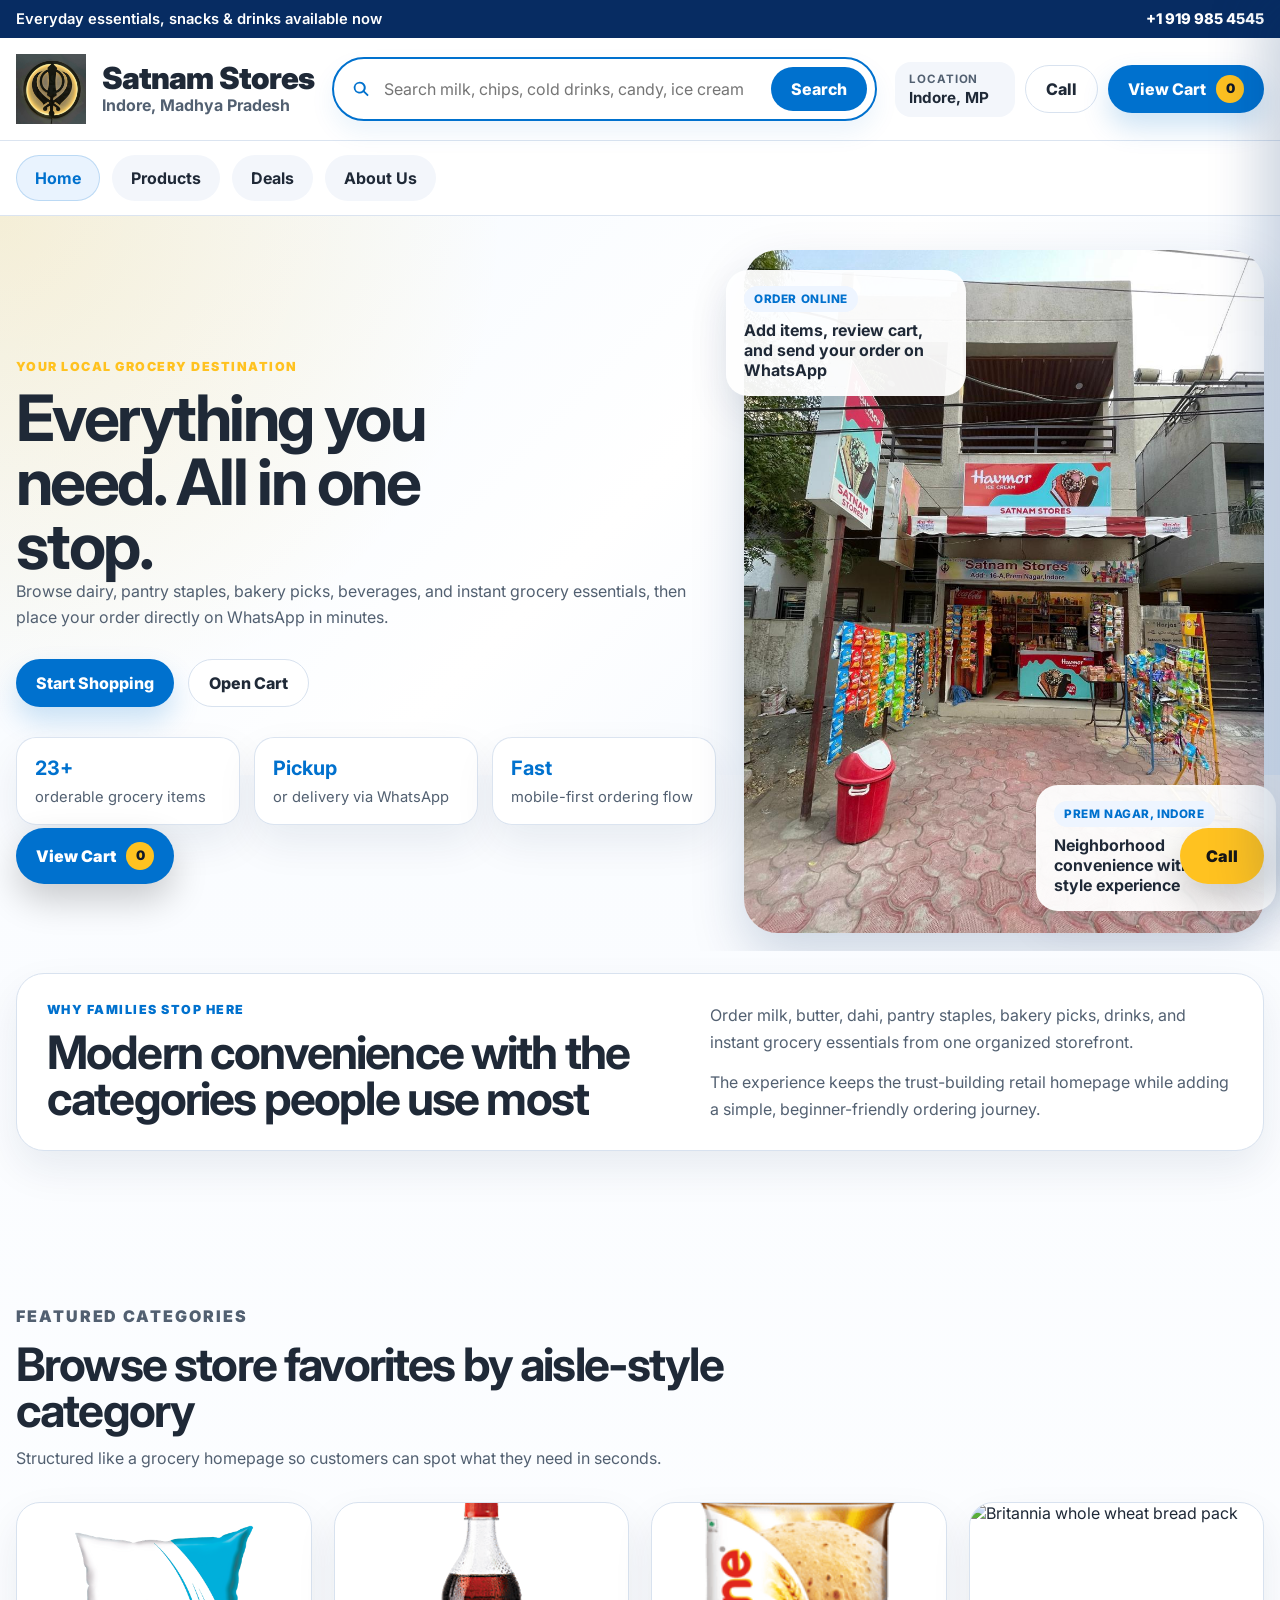
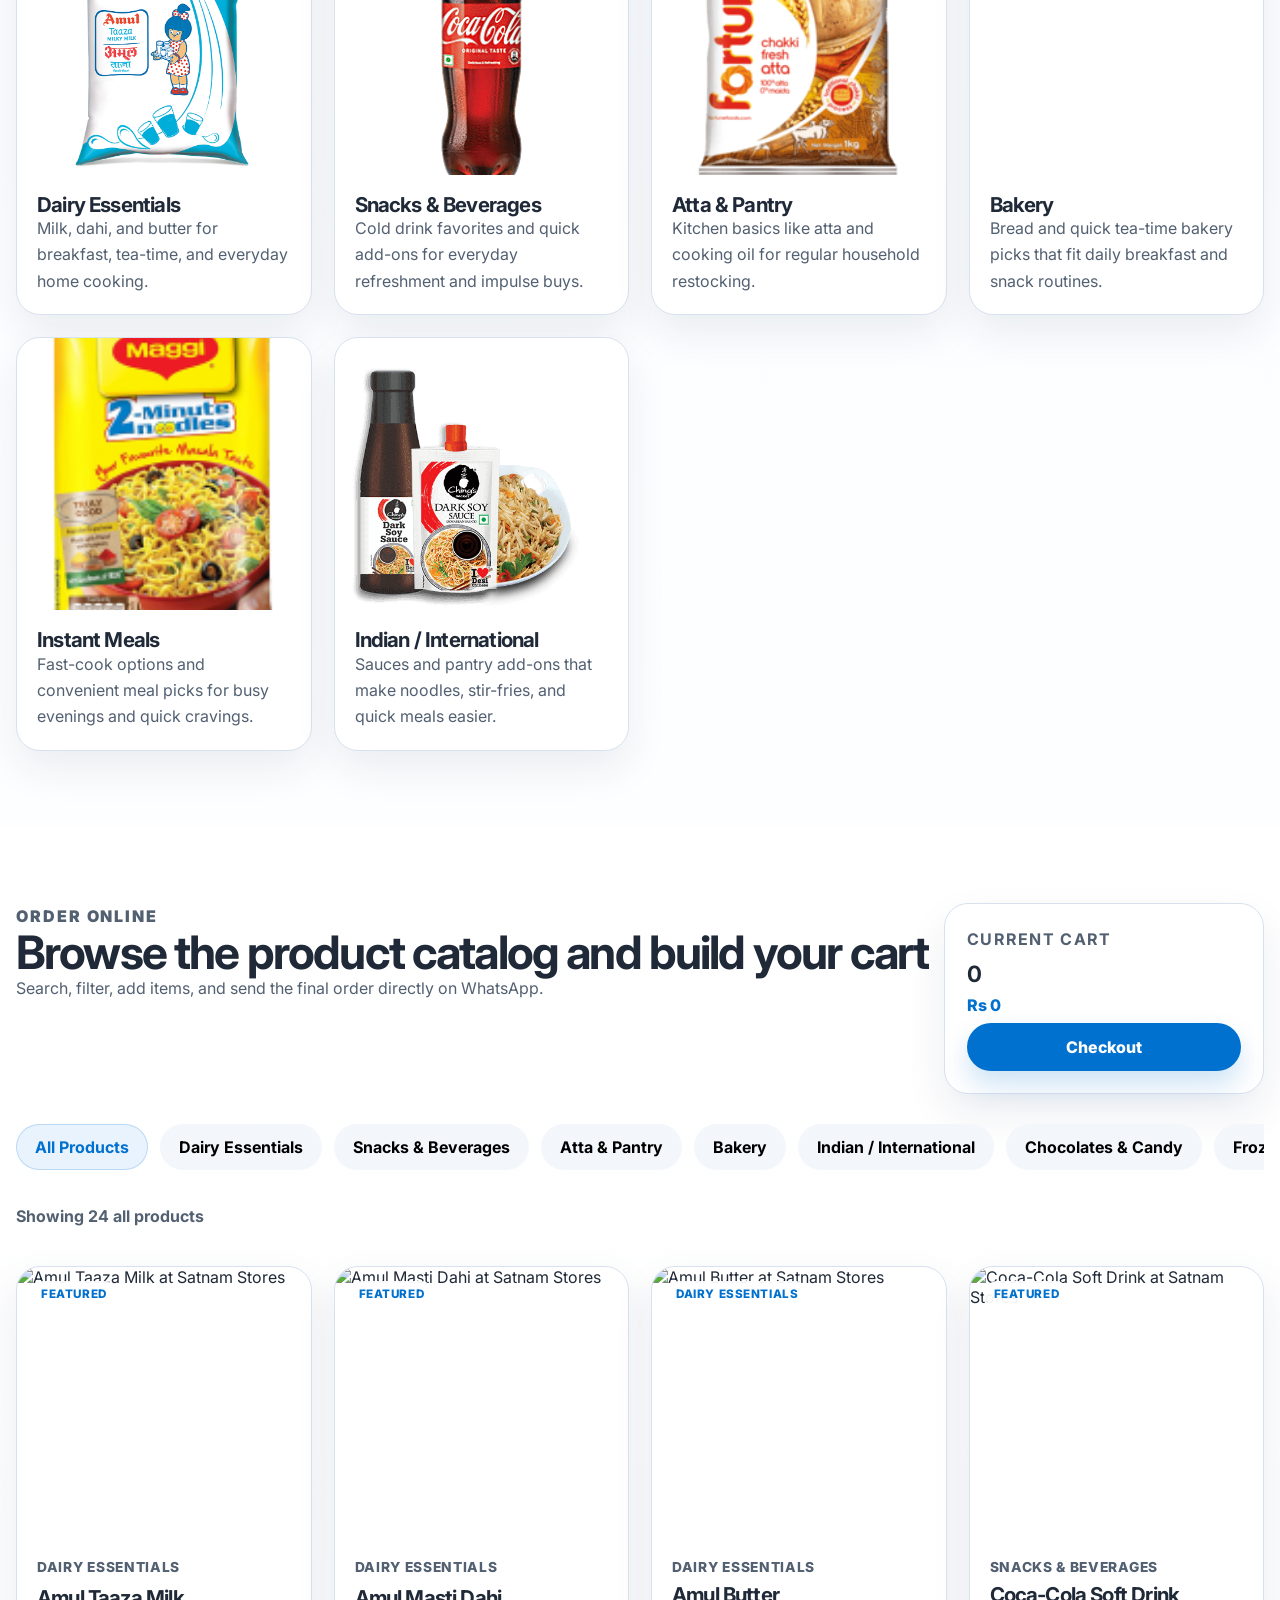
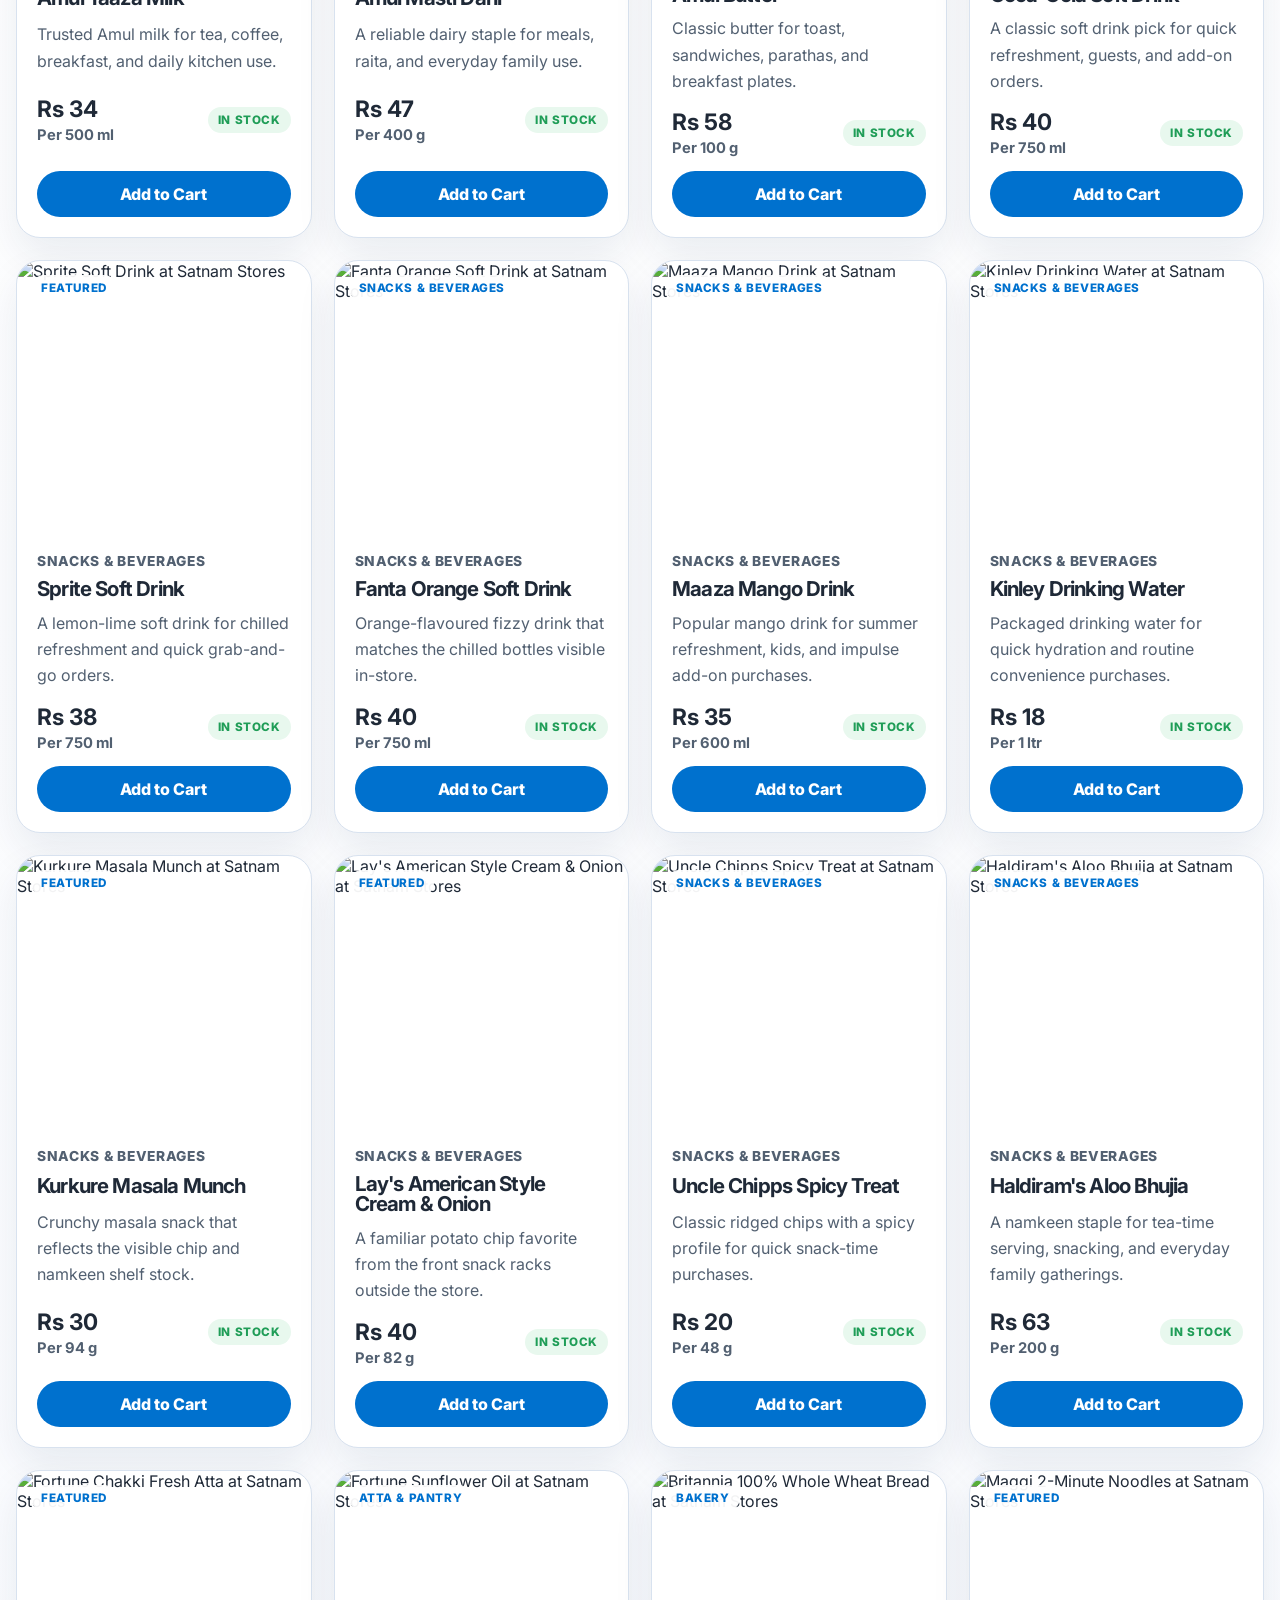
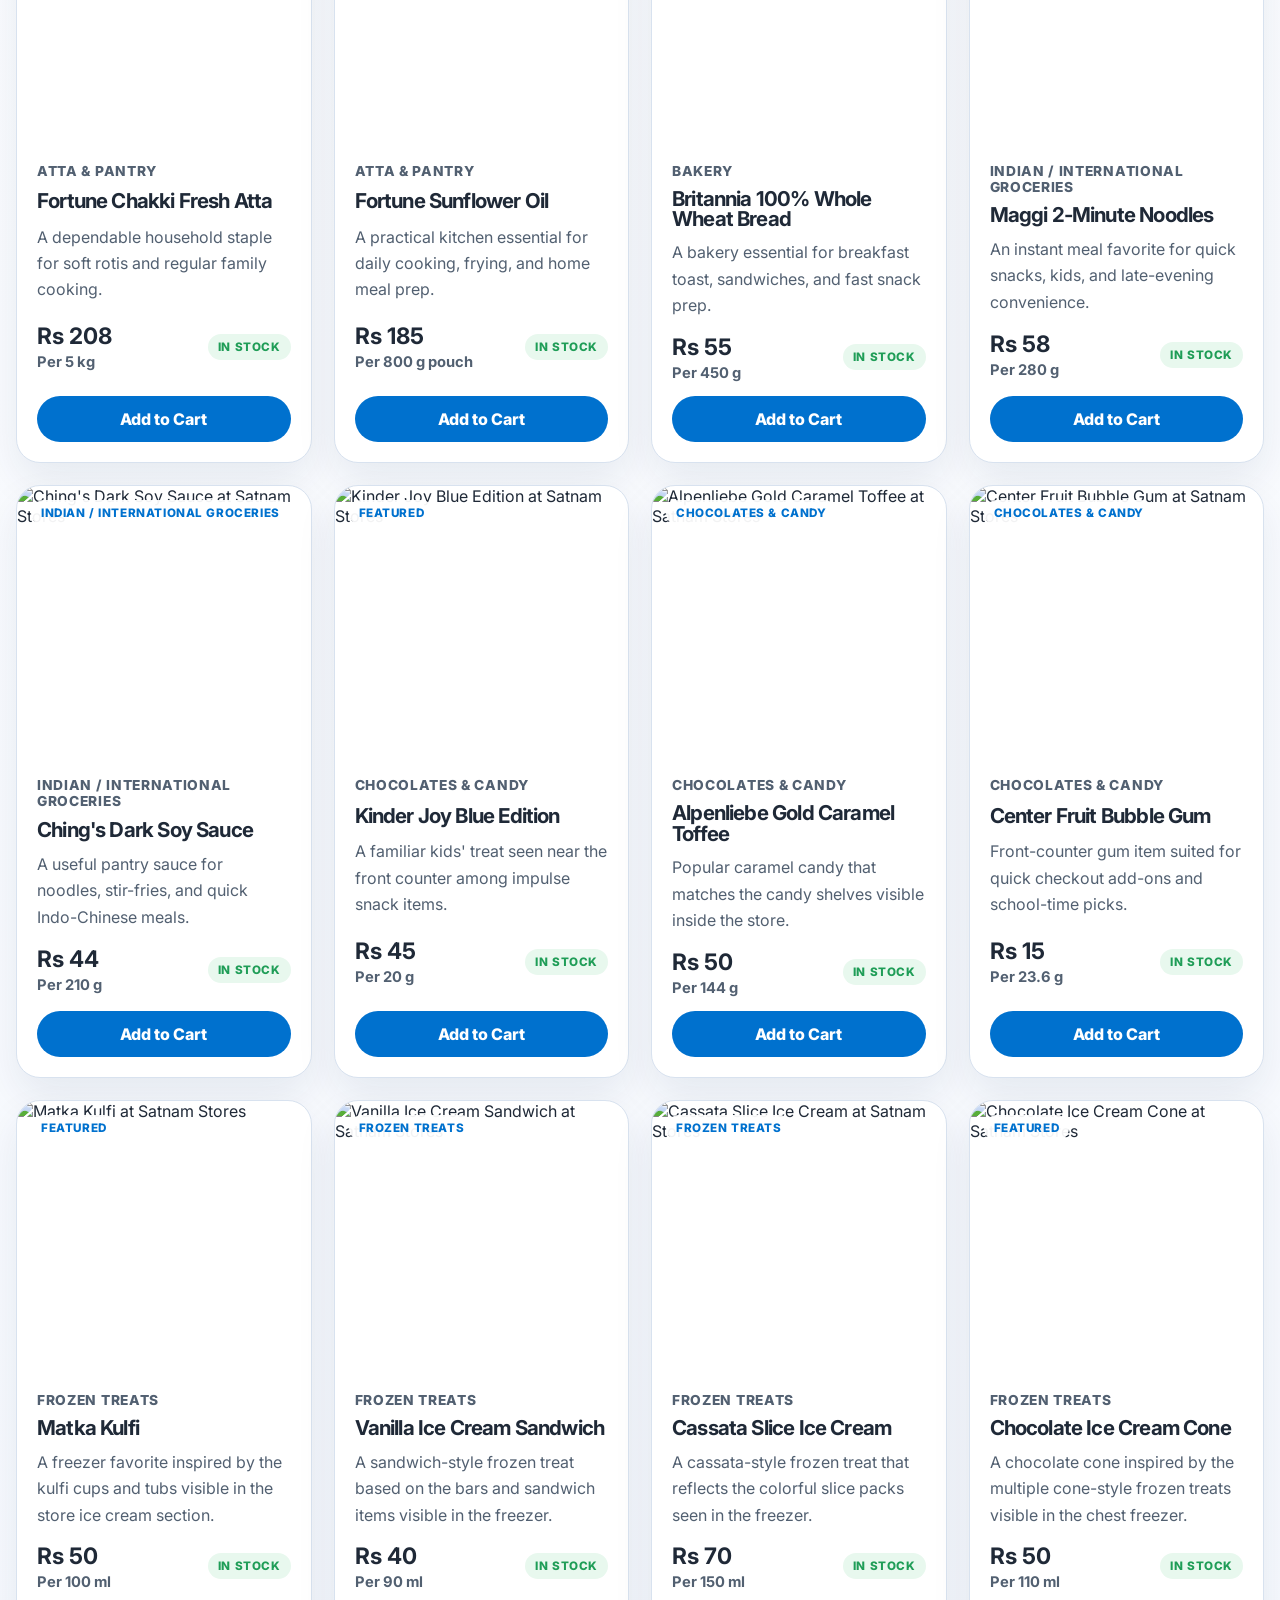
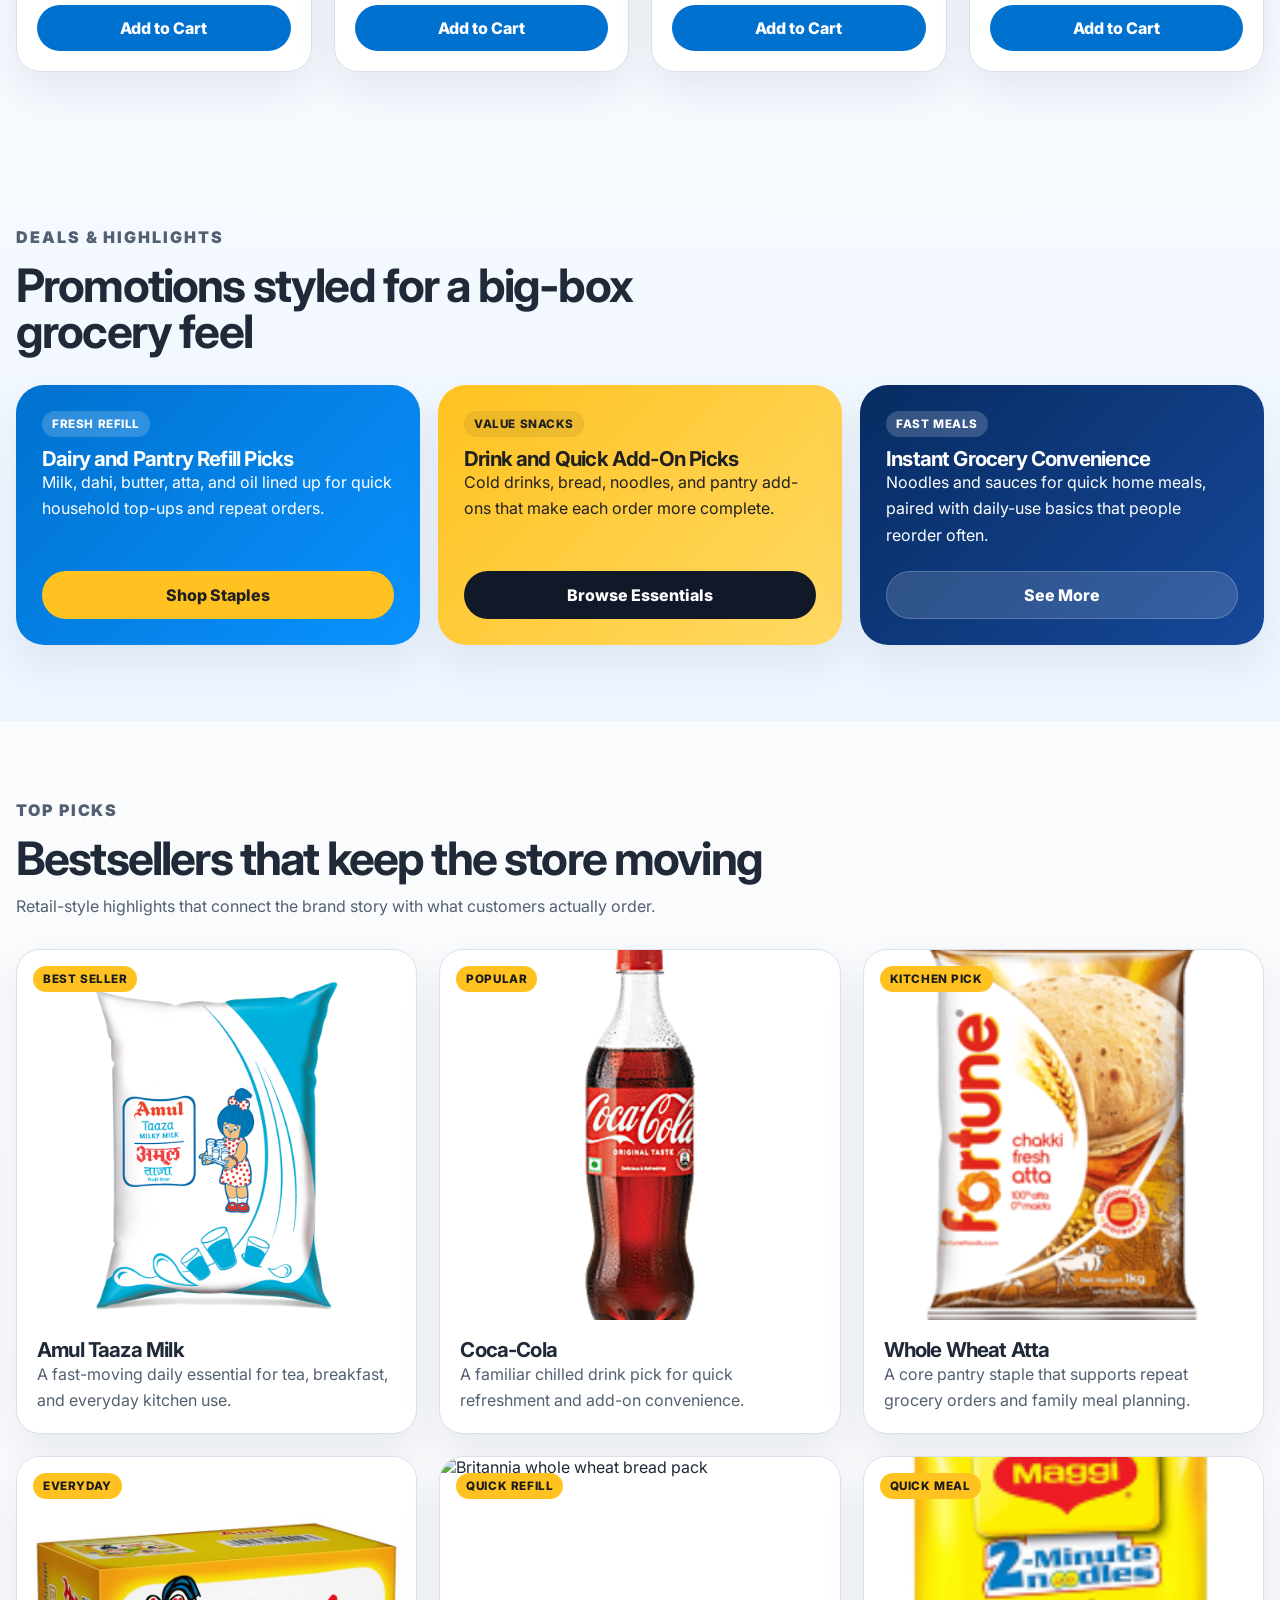
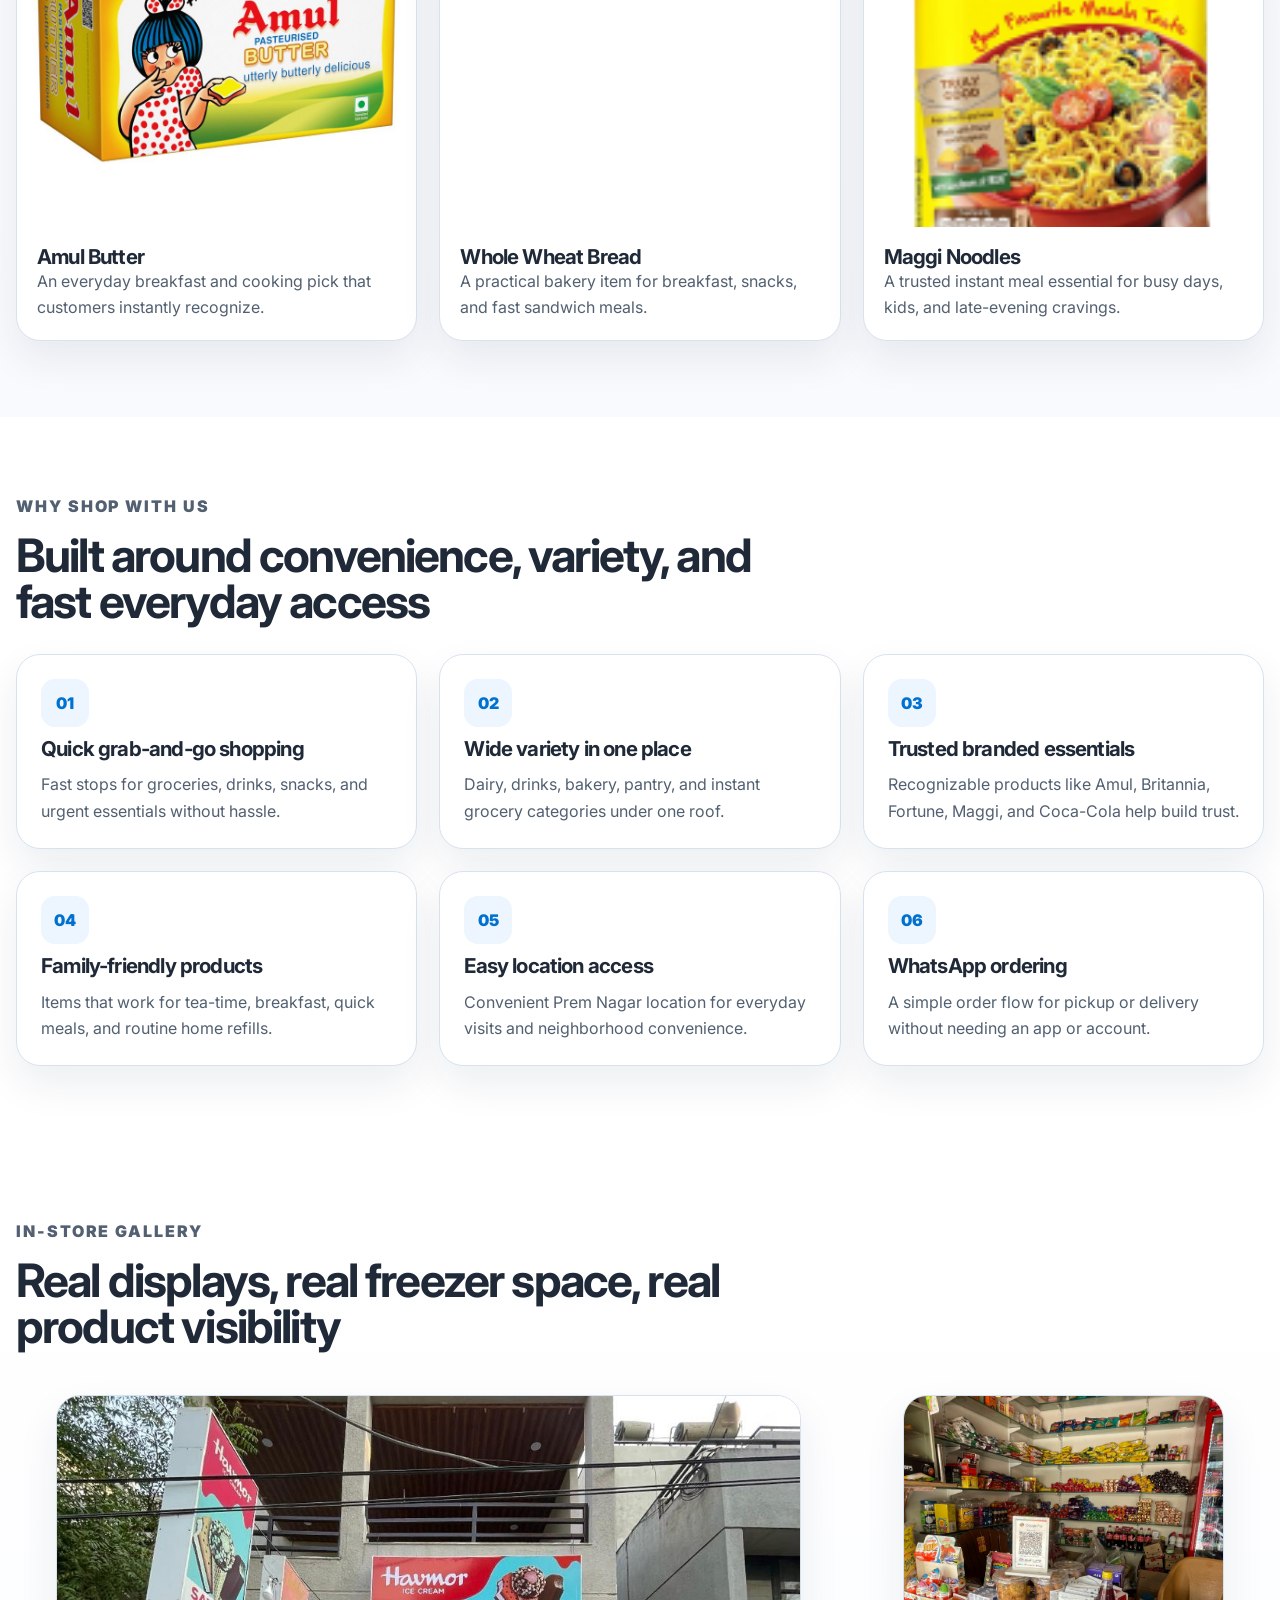
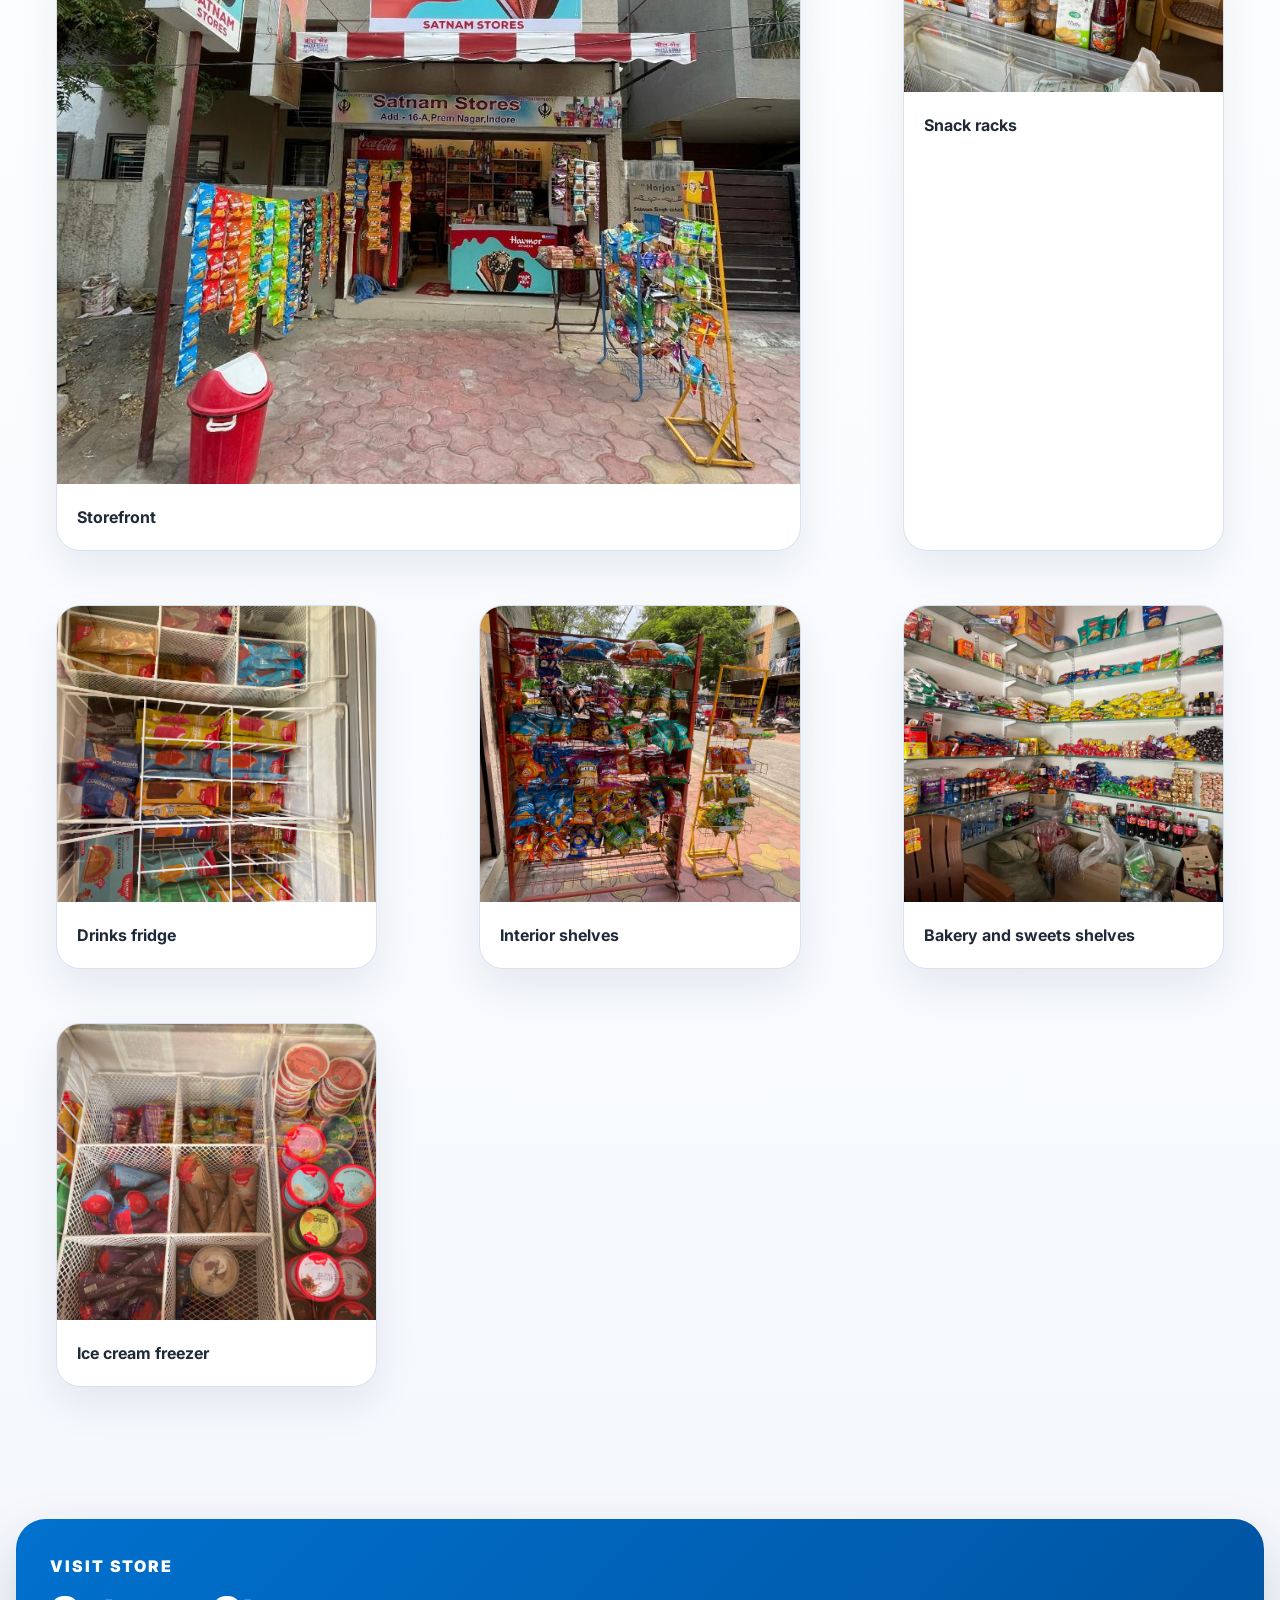
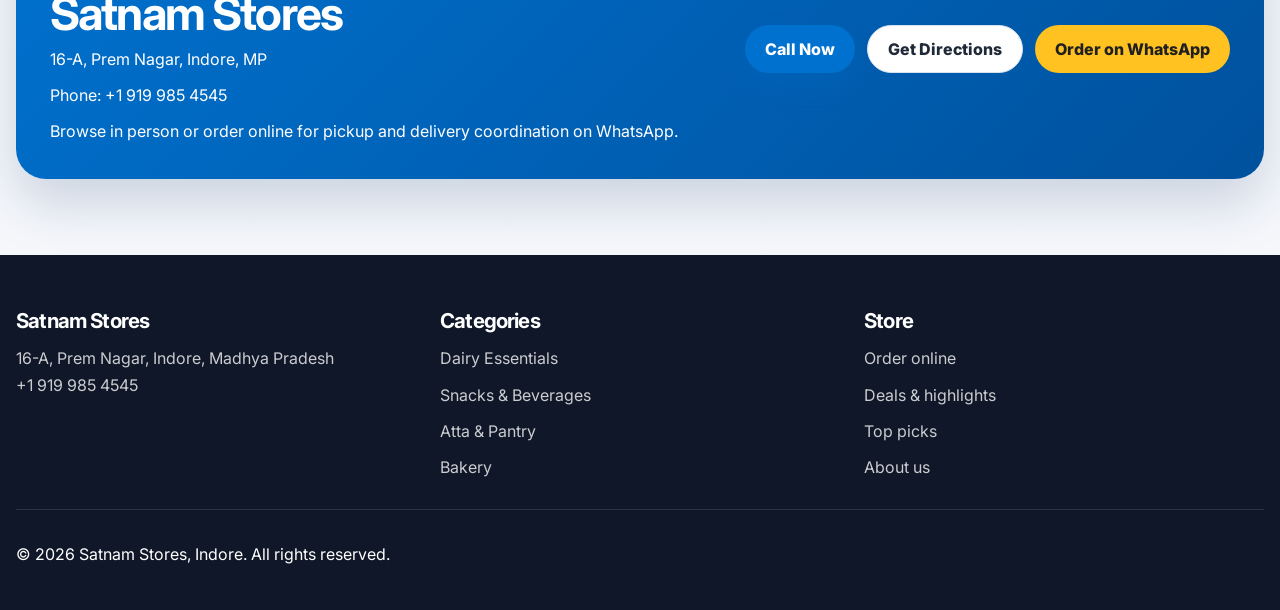
==== commit cd2a09a5: "Expand Satnam Stores ordering site" ====
--- a/index.html
+++ b/index.html
@@ -3,10 +3,10 @@
 <head>
   <meta charset="UTF-8">
   <meta name="viewport" content="width=device-width, initial-scale=1.0">
-  <title>Satnam Stores Indore | Grocery, Snacks & Daily Essentials</title>
+  <title>Satnam Stores Indore | Grocery Ordering, Snacks & Daily Essentials</title>
   <meta
     name="description"
-    content="Satnam Stores in Indore offers snacks, drinks, ice cream, sweets, biscuits, pantry staples, and everyday essentials in a clean, modern grocery-style shopping experience."
+    content="Order groceries, snacks, drinks, dairy, pantry items, and daily essentials from Satnam Stores in Indore through a clean WhatsApp ordering experience."
   >
   <link rel="preconnect" href="https://fonts.googleapis.com">
   <link rel="preconnect" href="https://fonts.gstatic.com" crossorigin>
@@ -16,18 +16,20 @@
   >
   <link rel="stylesheet" href="./styles.css">
 </head>
-<body>
+<body data-page="home">
   <div class="topbar">
     <div class="container topbar-inner">
       <p>Everyday essentials, snacks &amp; drinks available now</p>
-      <a href="tel:+919926552340">+91 9926552340</a>
+      <a href="tel:+19199854545">+1 919 985 4545</a>
     </div>
   </div>
 
   <header class="site-header" id="top">
     <div class="container header-main">
       <a class="brand" href="#top" aria-label="Satnam Stores Indore home">
-        <span class="brand-badge">S</span>
+        <span class="brand-badge">
+          <img src="./assets/khanda-symbol.webp" alt="Khanda symbol logo">
+        </span>
         <span class="brand-copy">
           <strong>Satnam Stores</strong>
           <span>Indore, Madhya Pradesh</span>
@@ -43,7 +45,7 @@
           id="site-search"
           name="q"
           type="search"
-          placeholder="Search snacks, cold drinks, ice cream, sweets, daily essentials"
+          placeholder="Search milk, chips, cold drinks, candy, ice cream, bread, atta and more"
           autocomplete="off"
         >
         <button type="submit">Search</button>
@@ -54,8 +56,11 @@
           <span class="header-chip-label">Location</span>
           <strong>Indore, MP</strong>
         </a>
-        <a class="header-button header-button-light" href="tel:+919926552340">Call</a>
-        <a class="header-button header-button-primary" href="https://wa.me/919926552340" target="_blank" rel="noreferrer">Order Online</a>
+        <a class="header-button header-button-light" href="tel:+19199854545">Call</a>
+        <button class="header-button header-button-primary cart-launch" type="button" data-open-cart>
+          <span>View Cart</span>
+          <span class="cart-count-badge" data-cart-count>0</span>
+        </button>
       </div>
 
       <button class="menu-toggle" type="button" aria-expanded="false" aria-controls="mobile-panel">
@@ -68,25 +73,25 @@
 
     <div class="container mobile-panel" id="mobile-panel">
       <nav class="mobile-links" aria-label="Mobile">
-        <a href="#categories">Categories</a>
+        <a href="#top">Home</a>
+        <a href="#catalog">Products</a>
         <a href="#deals">Deals</a>
-        <a href="#top-picks">Top Picks</a>
-        <a href="#gallery">Gallery</a>
-        <a href="#visit">Visit Store</a>
+        <a href="./about.html">About Us</a>
       </nav>
+      <button class="mobile-cart-link" type="button" data-open-cart>
+        View Cart
+        <span class="cart-count-badge" data-cart-count>0</span>
+      </button>
     </div>
   </header>
 
   <div class="category-strip-wrap">
     <div class="container">
-      <nav class="category-strip" aria-label="Product categories">
-        <a href="#categories" data-query="snacks">Snacks</a>
-        <a href="#categories" data-query="drinks">Drinks</a>
-        <a href="#categories" data-query="ice cream">Ice Cream</a>
-        <a href="#categories" data-query="sweets">Sweets</a>
-        <a href="#categories" data-query="biscuits">Biscuits</a>
-        <a href="#categories" data-query="pantry">Pantry</a>
-        <a href="#categories" data-query="essentials">Daily Essentials</a>
+      <nav class="category-strip" aria-label="Primary sections">
+        <a href="#top" data-nav-link="home" class="is-active">Home</a>
+        <a href="#catalog" data-nav-link="products">Products</a>
+        <a href="#deals" data-nav-link="deals">Deals</a>
+        <a href="./about.html" data-nav-link="about">About Us</a>
       </nav>
     </div>
   </div>
@@ -98,29 +103,29 @@
           <p class="eyebrow">Your local grocery destination</p>
           <h1>Everything you need. All in one stop.</h1>
           <p class="hero-text">
-            Snacks, cold drinks, ice cream, sweets, and daily essentials ready for quick pickup,
-            family convenience, and everyday value.
+            Browse dairy, pantry staples, bakery picks, beverages, and instant grocery essentials,
+            then place your order directly on WhatsApp in minutes.
           </p>
           <div class="hero-actions">
-            <a class="button button-primary" href="#top-picks">Shop Now</a>
-            <a class="button button-secondary" href="#visit">Visit Store</a>
+            <a class="button button-primary" href="#catalog">Start Shopping</a>
+            <button class="button button-secondary" type="button" data-open-cart>Open Cart</button>
           </div>
           <ul class="hero-metrics">
-            <li><strong>7+</strong><span>everyday categories</span></li>
-            <li><strong>Fast</strong><span>grab-and-go shopping</span></li>
-            <li><strong>Real</strong><span>photos from the store</span></li>
+            <li><strong>23+</strong><span>orderable grocery items</span></li>
+            <li><strong>Pickup</strong><span>or delivery via WhatsApp</span></li>
+            <li><strong>Fast</strong><span>mobile-first ordering flow</span></li>
           </ul>
         </div>
 
         <div class="hero-visual">
           <img src="./assets/storefront.jpg" alt="Satnam Stores storefront in Prem Nagar, Indore">
           <div class="hero-card hero-card-top">
-            <span class="card-kicker">Store pickup</span>
-            <strong>Cold drinks, sweets, biscuits &amp; more</strong>
+            <span class="card-kicker">Order online</span>
+            <strong>Add items, review cart, and send your order on WhatsApp</strong>
           </div>
           <div class="hero-card hero-card-bottom">
             <span class="card-kicker">Prem Nagar, Indore</span>
-            <strong>Trusted neighborhood grocery stop</strong>
+            <strong>Neighborhood convenience with a retail-style experience</strong>
           </div>
         </div>
       </div>
@@ -133,8 +138,8 @@
           <h2>Modern convenience with the categories people use most</h2>
         </div>
         <div class="trusted-points">
-          <p>Snacks, coolers, sweets, biscuits, instant bites, and daily essentials in one clean stop.</p>
-          <p>Built to feel organized, quick to shop, and easy to revisit any day of the week.</p>
+          <p>Order milk, butter, dahi, pantry staples, bakery picks, drinks, and instant grocery essentials from one organized storefront.</p>
+          <p>The experience keeps the trust-building retail homepage while adding a simple, beginner-friendly ordering journey.</p>
         </div>
       </div>
     </section>
@@ -148,62 +153,88 @@
         </div>
 
         <div class="category-grid">
-          <article class="category-card" data-search="chips namkeen snacks wafers masala crunchy">
-            <img src="./assets/snacks.jpg" alt="Chips and namkeen display at Satnam Stores">
+          <article class="category-card">
+            <img src="./assets/catalog/amul-taaza.png" alt="Amul Taaza milk pack">
             <div class="category-content">
-              <h3>Chips &amp; Namkeen</h3>
-              <p>Crispy everyday favorites for quick cravings and family snack time.</p>
-            </div>
-          </article>
-          <article class="category-card" data-search="biscuits cookies bakery treats">
-            <img src="./assets/sweets.jpg" alt="Biscuits and sweets shelf at Satnam Stores">
+              <h3>Dairy Essentials</h3>
+              <p>Milk, dahi, and butter for breakfast, tea-time, and everyday home cooking.</p>
+            </div>
+          </article>
+          <article class="category-card">
+            <img src="./assets/catalog/coca-cola.jpg" alt="Coca-Cola bottle product pack">
             <div class="category-content">
-              <h3>Biscuits &amp; Cookies</h3>
-              <p>Tea-time classics, cream biscuits, and quick sweet bites ready to grab.</p>
-            </div>
-          </article>
-          <article class="category-card" data-search="cold drinks soda water juice beverages drinks">
-            <img src="./assets/drinks.jpg" alt="Cold drinks fridge at Satnam Stores">
+              <h3>Snacks &amp; Beverages</h3>
+              <p>Cold drink favorites and quick add-ons for everyday refreshment and impulse buys.</p>
+            </div>
+          </article>
+          <article class="category-card">
+            <img src="./assets/catalog/fortune-atta.png" alt="Fortune atta pack">
             <div class="category-content">
-              <h3>Cold Drinks</h3>
-              <p>Chilled soft drinks, juices, and water bottles stocked for instant refreshment.</p>
-            </div>
-          </article>
-          <article class="category-card" data-search="ice cream frozen bars cones cups desserts">
-            <img src="./assets/icecream.jpg" alt="Ice cream freezer with assorted products">
+              <h3>Atta &amp; Pantry</h3>
+              <p>Kitchen basics like atta and cooking oil for regular household restocking.</p>
+            </div>
+          </article>
+          <article class="category-card">
+            <img src="./assets/catalog/britannia-bread.png" alt="Britannia whole wheat bread pack">
             <div class="category-content">
-              <h3>Ice Cream</h3>
-              <p>Cups, cones, and frozen treats for kids, guests, and weekend indulgence.</p>
-            </div>
-          </article>
-          <article class="category-card" data-search="chocolates candy toffee sweets treats">
-            <img src="./assets/interior.jpg" alt="Interior shelves with chocolates and candy">
+              <h3>Bakery</h3>
+              <p>Bread and quick tea-time bakery picks that fit daily breakfast and snack routines.</p>
+            </div>
+          </article>
+          <article class="category-card">
+            <img src="./assets/catalog/maggi-noodles.png" alt="Maggi noodles pack">
             <div class="category-content">
-              <h3>Chocolates &amp; Candy</h3>
-              <p>Impulse favorites near the counter and shelf-ready treats for every age group.</p>
-            </div>
-          </article>
-          <article class="category-card" data-search="sweets mithai dessert bites">
-            <img src="./assets/sweets.jpg" alt="Shelf with sweets and packaged snack items">
+              <h3>Instant Meals</h3>
+              <p>Fast-cook options and convenient meal picks for busy evenings and quick cravings.</p>
+            </div>
+          </article>
+          <article class="category-card">
+            <img src="./assets/catalog/chings-soy-sauce.png" alt="Ching's dark soy sauce bottle">
             <div class="category-content">
-              <h3>Sweets</h3>
-              <p>Sweet picks and snackable packaged treats that round out daily purchases.</p>
-            </div>
-          </article>
-          <article class="category-card" data-search="instant snacks ready to eat noodles munchies">
-            <img src="./assets/interior.jpg" alt="Store interior with packed shelves">
-            <div class="category-content">
-              <h3>Instant Snacks</h3>
-              <p>Quick-serve munchies and easy picks when customers want convenience first.</p>
-            </div>
-          </article>
-          <article class="category-card" data-search="daily essentials pantry staples home basics">
-            <img src="./assets/interior.jpg" alt="Store shelves carrying daily essentials">
-            <div class="category-content">
-              <h3>Daily Essentials</h3>
-              <p>Pantry basics and routine household needs kept close for fast neighborhood runs.</p>
-            </div>
-          </article>
+              <h3>Indian / International</h3>
+              <p>Sauces and pantry add-ons that make noodles, stir-fries, and quick meals easier.</p>
+            </div>
+          </article>
+        </div>
+      </div>
+    </section>
+
+    <section class="section ordering-section" id="catalog">
+      <div class="container">
+        <div class="section-heading order-heading">
+          <div>
+            <p class="eyebrow eyebrow-blue">Order Online</p>
+            <h2>Browse the product catalog and build your cart</h2>
+            <p>Search, filter, add items, and send the final order directly on WhatsApp.</p>
+          </div>
+          <div class="ordering-summary-card">
+            <p class="summary-label">Current cart</p>
+            <strong data-cart-count>0 items</strong>
+            <span data-cart-total>Rs 0</span>
+            <button class="button button-primary" type="button" data-open-cart>Checkout</button>
+          </div>
+        </div>
+
+        <div class="catalog-toolbar">
+          <div class="filter-chip-row" id="product-filters" aria-label="Product filters">
+            <button class="filter-chip is-active" type="button" data-filter="all">All Products</button>
+            <button class="filter-chip" type="button" data-filter="Dairy Essentials">Dairy Essentials</button>
+            <button class="filter-chip" type="button" data-filter="Snacks & Beverages">Snacks &amp; Beverages</button>
+            <button class="filter-chip" type="button" data-filter="Atta & Pantry">Atta &amp; Pantry</button>
+            <button class="filter-chip" type="button" data-filter="Bakery">Bakery</button>
+            <button class="filter-chip" type="button" data-filter="Indian / International Groceries">Indian / International</button>
+            <button class="filter-chip" type="button" data-filter="Chocolates & Candy">Chocolates &amp; Candy</button>
+            <button class="filter-chip" type="button" data-filter="Frozen Treats">Frozen Treats</button>
+            <button class="filter-chip" type="button" data-filter="featured">Featured</button>
+            <button class="filter-chip" type="button" data-filter="instock">In Stock</button>
+          </div>
+          <p class="catalog-result" id="catalog-result-text">Showing all products</p>
+        </div>
+
+        <div class="catalog-grid" id="product-grid" aria-live="polite"></div>
+        <div class="catalog-empty is-hidden" id="catalog-empty">
+          <h3>No products match that search right now.</h3>
+          <p>Try another category or a broader search term.</p>
         </div>
       </div>
     </section>
@@ -218,29 +249,29 @@
         <div class="deals-grid">
           <article class="deal-banner deal-blue">
             <div>
-              <span class="deal-tag">Cooler Picks</span>
-              <h3>Cold Drinks Ready to Chill</h3>
-              <p>Chilled bottles, cans, and water options ready for warm Indore afternoons.</p>
-            </div>
-            <a class="button button-yellow" href="#top-picks">Shop Drinks</a>
+              <span class="deal-tag">Fresh Refill</span>
+              <h3>Dairy and Pantry Refill Picks</h3>
+              <p>Milk, dahi, butter, atta, and oil lined up for quick household top-ups and repeat orders.</p>
+            </div>
+            <a class="button button-yellow" href="#catalog">Shop Staples</a>
           </article>
 
           <article class="deal-banner deal-yellow">
             <div>
               <span class="deal-tag">Value Snacks</span>
-              <h3>Snack Time Favorites</h3>
-              <p>Popular chips, namkeen, and biscuits that make everyday stops feel stocked up.</p>
-            </div>
-            <a class="button button-dark" href="#categories">Browse Snacks</a>
+              <h3>Drink and Quick Add-On Picks</h3>
+              <p>Cold drinks, bread, noodles, and pantry add-ons that make each order more complete.</p>
+            </div>
+            <a class="button button-dark" href="#catalog">Browse Essentials</a>
           </article>
 
           <article class="deal-banner deal-navy">
             <div>
-              <span class="deal-tag">Frozen Treats</span>
-              <h3>Ice Cream Treats</h3>
-              <p>Frozen bars, cups, and cones lined up for family evenings and quick sweet breaks.</p>
-            </div>
-            <a class="button button-secondary-light" href="#gallery">See Freezer</a>
+              <span class="deal-tag">Fast Meals</span>
+              <h3>Instant Grocery Convenience</h3>
+              <p>Noodles and sauces for quick home meals, paired with daily-use basics that people reorder often.</p>
+            </div>
+            <a class="button button-secondary-light" href="#catalog">See More</a>
           </article>
         </div>
       </div>
@@ -251,56 +282,56 @@
         <div class="section-heading">
           <p class="eyebrow eyebrow-blue">Top Picks</p>
           <h2>Bestsellers that keep the store moving</h2>
-          <p>Product-style cards inspired by larger grocery platforms, adapted to the store’s real range.</p>
+          <p>Retail-style highlights that connect the brand story with what customers actually order.</p>
         </div>
 
         <div class="product-grid">
           <article class="product-card">
             <span class="product-badge">Best Seller</span>
-            <img src="./assets/snacks.jpg" alt="Popular chips and namkeen products">
+            <img src="./assets/catalog/amul-taaza.png" alt="Amul Taaza milk pack">
             <div class="product-body">
-              <h3>Popular Chips</h3>
-              <p>Colorful rack favorites for school snacks, travel, and daily cravings.</p>
+              <h3>Amul Taaza Milk</h3>
+              <p>A fast-moving daily essential for tea, breakfast, and everyday kitchen use.</p>
             </div>
           </article>
           <article class="product-card">
             <span class="product-badge">Popular</span>
-            <img src="./assets/drinks.jpg" alt="Soft drinks in a refrigerator">
+            <img src="./assets/catalog/coca-cola.jpg" alt="Coca-Cola bottle product">
             <div class="product-body">
-              <h3>Soft Drinks</h3>
-              <p>Cold beverages, sodas, and chilled refreshment ready to grab on the way out.</p>
+              <h3>Coca-Cola</h3>
+              <p>A familiar chilled drink pick for quick refreshment and add-on convenience.</p>
             </div>
           </article>
           <article class="product-card">
-            <span class="product-badge">Frozen Pick</span>
-            <img src="./assets/icecream.jpg" alt="Ice cream bars and frozen desserts">
+            <span class="product-badge">Kitchen Pick</span>
+            <img src="./assets/catalog/fortune-atta.png" alt="Fortune atta pack">
             <div class="product-body">
-              <h3>Ice Cream Bars</h3>
-              <p>Fast-selling frozen treats for families, kids, and summer evening walks.</p>
+              <h3>Whole Wheat Atta</h3>
+              <p>A core pantry staple that supports repeat grocery orders and family meal planning.</p>
             </div>
           </article>
           <article class="product-card">
             <span class="product-badge">Everyday</span>
-            <img src="./assets/sweets.jpg" alt="Biscuits and packaged treats on shelves">
+            <img src="./assets/catalog/amul-butter.jpeg" alt="Amul butter pack">
             <div class="product-body">
-              <h3>Biscuits</h3>
-              <p>Easy tea-time staples and quick sweet bites kept ready on visible shelves.</p>
+              <h3>Amul Butter</h3>
+              <p>An everyday breakfast and cooking pick that customers instantly recognize.</p>
             </div>
           </article>
           <article class="product-card">
-            <span class="product-badge">Quick Treat</span>
-            <img src="./assets/interior.jpg" alt="Shelf area with chocolates and candy">
+            <span class="product-badge">Quick Refill</span>
+            <img src="./assets/catalog/britannia-bread.png" alt="Britannia whole wheat bread pack">
             <div class="product-body">
-              <h3>Chocolates</h3>
-              <p>Counter-friendly chocolates and candy for gifting, cravings, and impulse add-ons.</p>
+              <h3>Whole Wheat Bread</h3>
+              <p>A practical bakery item for breakfast, snacks, and fast sandwich meals.</p>
             </div>
           </article>
           <article class="product-card">
-            <span class="product-badge">Family Pick</span>
-            <img src="./assets/interior.jpg" alt="Interior shelves with mixed grocery products">
+            <span class="product-badge">Quick Meal</span>
+            <img src="./assets/catalog/maggi-noodles.png" alt="Maggi noodles pack">
             <div class="product-body">
-              <h3>Quick Snacks</h3>
-              <p>Grab-and-go shelf staples for busy days when convenience matters most.</p>
+              <h3>Maggi Noodles</h3>
+              <p>A trusted instant meal essential for busy days, kids, and late-evening cravings.</p>
             </div>
           </article>
         </div>
@@ -318,22 +349,22 @@
           <article class="benefit-card">
             <span>01</span>
             <h3>Quick grab-and-go shopping</h3>
-            <p>Fast stops for drinks, snacks, treats, and urgent essentials without hassle.</p>
+            <p>Fast stops for groceries, drinks, snacks, and urgent essentials without hassle.</p>
           </article>
           <article class="benefit-card">
             <span>02</span>
             <h3>Wide variety in one place</h3>
-            <p>Multiple snack, beverage, frozen, and daily-use categories inside one compact store.</p>
+            <p>Dairy, drinks, bakery, pantry, and instant grocery categories under one roof.</p>
           </article>
           <article class="benefit-card">
             <span>03</span>
-            <h3>Cold drinks always stocked</h3>
-            <p>Visible fridge selection with chilled refreshment ready throughout the day.</p>
+            <h3>Trusted branded essentials</h3>
+            <p>Recognizable products like Amul, Britannia, Fortune, Maggi, and Coca-Cola help build trust.</p>
           </article>
           <article class="benefit-card">
             <span>04</span>
             <h3>Family-friendly products</h3>
-            <p>Items that work for kids, parents, guests, and routine household runs.</p>
+            <p>Items that work for tea-time, breakfast, quick meals, and routine home refills.</p>
           </article>
           <article class="benefit-card">
             <span>05</span>
@@ -342,8 +373,8 @@
           </article>
           <article class="benefit-card">
             <span>06</span>
-            <h3>Fast service</h3>
-            <p>A local store experience that still feels polished, clear, and easy to trust.</p>
+            <h3>WhatsApp ordering</h3>
+            <p>A simple order flow for pickup or delivery without needing an app or account.</p>
           </article>
         </div>
       </div>
@@ -375,7 +406,7 @@
           </figure>
           <figure class="gallery-card">
             <img src="./assets/sweets.jpg" alt="Sweets and biscuits shelves">
-            <figcaption>Sweets shelves</figcaption>
+            <figcaption>Bakery and sweets shelves</figcaption>
           </figure>
           <figure class="gallery-card">
             <img src="./assets/icecream.jpg" alt="Ice cream freezer">
@@ -391,42 +422,124 @@
           <p class="eyebrow">Visit Store</p>
           <h2>Satnam Stores</h2>
           <p>16-A, Prem Nagar, Indore, MP</p>
-          <p>Phone: <a href="tel:+919926552340">+91 9926552340</a></p>
-          <p>Stop in for snacks, drinks, sweets, ice cream, biscuits, and everyday home essentials.</p>
+          <p>Phone: <a href="tel:+19199854545">+1 919 985 4545</a></p>
+          <p>Browse in person or order online for pickup and delivery coordination on WhatsApp.</p>
         </div>
         <div class="visit-actions">
-          <a class="button button-primary" href="tel:+919926552340">Call Now</a>
+          <a class="button button-primary" href="tel:+19199854545">Call Now</a>
           <a class="button button-secondary" href="https://www.google.com/maps/search/?api=1&amp;query=16-A%2C+Prem+Nagar%2C+Indore%2C+Madhya+Pradesh" target="_blank" rel="noreferrer">Get Directions</a>
-          <a class="button button-yellow" href="https://wa.me/919926552340" target="_blank" rel="noreferrer">Order Online</a>
+          <button class="button button-yellow" type="button" data-open-cart>Order on WhatsApp</button>
         </div>
       </div>
     </section>
   </main>
 
-  <a class="floating-call" href="tel:+919926552340" aria-label="Call Satnam Stores">Call</a>
+  <div class="cart-overlay" id="cart-overlay" hidden></div>
+
+  <aside class="cart-drawer" id="cart-drawer" aria-labelledby="cart-title" aria-hidden="true">
+    <div class="cart-drawer-header">
+      <div>
+        <p class="eyebrow eyebrow-blue">Your Order</p>
+        <h2 id="cart-title">Cart &amp; Checkout</h2>
+      </div>
+      <button class="cart-close" type="button" aria-label="Close cart" data-close-cart>&times;</button>
+    </div>
+
+    <div class="cart-drawer-body">
+      <section class="cart-section">
+        <div class="cart-section-heading">
+          <h3>Cart items</h3>
+          <button class="text-link" type="button" id="clear-cart-button">Clear cart</button>
+        </div>
+        <div class="cart-empty" id="cart-empty-state">
+          <strong>Your cart is empty</strong>
+          <p>Add products from the catalog to begin your WhatsApp order.</p>
+        </div>
+        <div class="cart-items" id="cart-items"></div>
+        <div class="cart-summary">
+          <div>
+            <span>Subtotal</span>
+            <strong id="cart-subtotal">Rs 0</strong>
+          </div>
+          <p>Final availability and delivery details will be confirmed on WhatsApp.</p>
+        </div>
+      </section>
+
+      <section class="cart-section">
+        <div class="cart-section-heading">
+          <h3>Customer details</h3>
+        </div>
+        <form class="checkout-form" id="checkout-form" novalidate>
+          <div class="form-field">
+            <label for="customer-name">Full Name</label>
+            <input id="customer-name" name="customerName" type="text" required>
+          </div>
+
+          <div class="form-field">
+            <label for="customer-phone">Phone Number</label>
+            <input id="customer-phone" name="customerPhone" type="tel" inputmode="tel" required>
+          </div>
+
+          <div class="form-field">
+            <label for="order-type">Order Type</label>
+            <select id="order-type" name="orderType" required>
+              <option value="">Select order type</option>
+              <option value="Pickup">Pickup</option>
+              <option value="Delivery">Delivery</option>
+            </select>
+          </div>
+
+          <div class="form-field" id="address-field">
+            <label for="customer-address">Address</label>
+            <textarea id="customer-address" name="customerAddress" rows="3" placeholder="Required for delivery orders"></textarea>
+          </div>
+
+          <div class="form-field">
+            <label for="customer-notes">Notes / Special Instructions</label>
+            <textarea id="customer-notes" name="customerNotes" rows="3" placeholder="Optional notes, preferred brands, quantities, or landmarks"></textarea>
+          </div>
+
+          <p class="form-feedback" id="form-feedback" aria-live="polite"></p>
+
+          <button class="button button-primary button-full" id="whatsapp-order-button" type="submit">
+            Send Order on WhatsApp
+          </button>
+        </form>
+      </section>
+    </div>
+  </aside>
+
+  <div class="mobile-cta-bar">
+    <a class="floating-call" href="tel:+19199854545" aria-label="Call Satnam Stores">Call</a>
+    <button class="floating-cart" type="button" data-open-cart aria-label="View cart">
+      View Cart
+      <span class="cart-count-badge" data-cart-count>0</span>
+    </button>
+  </div>
 
   <footer class="site-footer">
     <div class="container footer-grid">
       <div>
         <h3>Satnam Stores</h3>
         <p>16-A, Prem Nagar, Indore, Madhya Pradesh</p>
-        <p><a href="tel:+919926552340">+91 9926552340</a></p>
+        <p><a href="tel:+19199854545">+1 919 985 4545</a></p>
       </div>
       <div>
         <h3>Categories</h3>
         <ul>
-          <li>Snacks</li>
-          <li>Drinks</li>
-          <li>Ice Cream</li>
-          <li>Daily Essentials</li>
+          <li>Dairy Essentials</li>
+          <li>Snacks &amp; Beverages</li>
+          <li>Atta &amp; Pantry</li>
+          <li>Bakery</li>
         </ul>
       </div>
       <div>
         <h3>Store</h3>
         <ul>
-          <li><a href="#categories">Featured categories</a></li>
+          <li><a href="#catalog">Order online</a></li>
+          <li><a href="#deals">Deals &amp; highlights</a></li>
           <li><a href="#top-picks">Top picks</a></li>
-          <li><a href="#visit">Visit store</a></li>
+          <li><a href="./about.html">About us</a></li>
         </ul>
       </div>
     </div>
--- a/styles.css
+++ b/styles.css
@@ -4,12 +4,16 @@
   --blue-navy: #072c62;
   --yellow: #ffc220;
   --yellow-soft: #ffe082;
+  --yellow-deep: #d99d00;
+  --green: #1f9d57;
+  --red: #c62828;
   --ink: #1f2937;
   --ink-soft: #526071;
   --surface: #ffffff;
   --surface-alt: #f3f6fb;
   --surface-line: #d8e2ef;
   --surface-dark: #0f1728;
+  --surface-muted: #eef3f8;
   --radius-lg: 28px;
   --radius-md: 20px;
   --radius-sm: 14px;
@@ -33,6 +37,10 @@
   background: linear-gradient(180deg, #f8fbff 0%, #ffffff 26%, #f5f7fb 100%);
 }
 
+body.cart-open {
+  overflow: hidden;
+}
+
 img {
   display: block;
   width: 100%;
@@ -45,8 +53,14 @@
 }
 
 button,
-input {
+input,
+select,
+textarea {
   font: inherit;
+}
+
+button {
+  border: 0;
 }
 
 .sr-only {
@@ -61,6 +75,10 @@
   border: 0;
 }
 
+.is-hidden {
+  display: none !important;
+}
+
 .container {
   width: var(--container);
   margin: 0 auto;
@@ -113,21 +131,22 @@
 .brand {
   display: inline-flex;
   align-items: center;
-  gap: 12px;
+  gap: 16px;
 }
 
 .brand-badge {
-  width: 52px;
-  height: 52px;
-  border-radius: 16px;
+  width: 70px;
+  height: 70px;
   display: inline-flex;
   align-items: center;
   justify-content: center;
-  background: linear-gradient(135deg, var(--blue) 0%, #0a86ef 100%);
-  color: #fff;
-  font-size: 1.6rem;
-  font-weight: 900;
-  box-shadow: var(--shadow-soft);
+  flex-shrink: 0;
+}
+
+.brand-badge img {
+  width: 100%;
+  height: 100%;
+  object-fit: contain;
 }
 
 .brand-copy {
@@ -136,15 +155,17 @@
 }
 
 .brand-copy strong {
-  font-size: 1.1rem;
+  font-size: 1.9rem;
   font-weight: 900;
   letter-spacing: -0.03em;
+  line-height: 1;
 }
 
 .brand-copy span {
-  font-size: 0.88rem;
+  font-size: 1rem;
   color: var(--ink-soft);
-  font-weight: 600;
+  font-weight: 700;
+  line-height: 1.1;
 }
 
 .search-shell {
@@ -174,8 +195,19 @@
   color: var(--ink);
 }
 
+.search-shell button,
+.button,
+.header-button,
+.quantity-button,
+.add-cart-button,
+.filter-chip,
+.mobile-cart-link,
+.floating-cart,
+.floating-call {
+  transition: transform 180ms ease, box-shadow 180ms ease, background 180ms ease, border-color 180ms ease, color 180ms ease;
+}
+
 .search-shell button {
-  border: 0;
   border-radius: 999px;
   padding: 12px 20px;
   background: var(--blue);
@@ -199,7 +231,8 @@
   min-width: 120px;
 }
 
-.header-chip-label {
+.header-chip-label,
+.summary-label {
   font-size: 0.72rem;
   text-transform: uppercase;
   letter-spacing: 0.08em;
@@ -212,23 +245,32 @@
 }
 
 .header-button,
-.button {
+.button,
+.mobile-cart-link {
   display: inline-flex;
   align-items: center;
   justify-content: center;
+  gap: 10px;
   min-height: 48px;
   padding: 0 20px;
   border-radius: 999px;
   font-weight: 800;
-  transition: transform 180ms ease, box-shadow 180ms ease, background 180ms ease;
+  cursor: pointer;
 }
 
 .header-button:hover,
 .button:hover,
+.mobile-cart-link:hover,
+.filter-chip:hover,
+.add-cart-button:hover,
+.quantity-button:hover,
+.floating-cart:hover,
+.floating-call:hover,
 .category-card:hover,
 .product-card:hover,
 .gallery-card:hover,
-.benefit-card:hover {
+.benefit-card:hover,
+.inventory-card:hover {
   transform: translateY(-2px);
 }
 
@@ -262,11 +304,29 @@
   color: #fff;
 }
 
+.button-full {
+  width: 100%;
+}
+
+.cart-count-badge {
+  min-width: 28px;
+  height: 28px;
+  padding: 0 8px;
+  display: inline-flex;
+  align-items: center;
+  justify-content: center;
+  border-radius: 999px;
+  background: var(--yellow);
+  color: #111827;
+  font-size: 0.82rem;
+  font-weight: 900;
+  line-height: 1;
+}
+
 .menu-toggle {
   display: none;
   width: 46px;
   height: 46px;
-  border: 0;
   border-radius: 14px;
   background: var(--surface-alt);
   padding: 0;
@@ -316,6 +376,13 @@
   font-weight: 700;
 }
 
+.mobile-cart-link {
+  margin-top: 10px;
+  width: 100%;
+  background: var(--blue);
+  color: #fff;
+}
+
 .category-strip-wrap {
   position: sticky;
   top: 86px;
@@ -333,11 +400,13 @@
   scrollbar-width: none;
 }
 
-.category-strip::-webkit-scrollbar {
+.category-strip::-webkit-scrollbar,
+.filter-chip-row::-webkit-scrollbar {
   display: none;
 }
 
-.category-strip a {
+.category-strip a,
+.filter-chip {
   flex: 0 0 auto;
   padding: 12px 18px;
   border-radius: 999px;
@@ -345,10 +414,13 @@
   border: 1px solid transparent;
   font-weight: 700;
   white-space: nowrap;
+  cursor: pointer;
 }
 
 .category-strip a.is-active,
-.category-strip a:hover {
+.category-strip a:hover,
+.filter-chip.is-active,
+.filter-chip:hover {
   background: #e9f3fe;
   border-color: rgba(0, 113, 206, 0.2);
   color: var(--blue);
@@ -397,7 +469,8 @@
 
 h1,
 h2,
-h3 {
+h3,
+h4 {
   margin: 0;
   letter-spacing: -0.04em;
   line-height: 1;
@@ -426,7 +499,12 @@
 .visit-copy p,
 .trusted-points p,
 .footer-grid p,
-.footer-grid li {
+.footer-grid li,
+.inventory-copy p,
+.cart-summary p,
+.cart-empty p,
+.catalog-empty p,
+.form-feedback {
   margin: 0;
   color: var(--ink-soft);
   line-height: 1.65;
@@ -486,7 +564,7 @@
   position: absolute;
   display: grid;
   gap: 8px;
-  max-width: 220px;
+  max-width: 240px;
   padding: 16px 18px;
   background: rgba(255, 255, 255, 0.94);
   border-radius: 22px;
@@ -505,7 +583,9 @@
 
 .card-kicker,
 .deal-tag,
-.product-badge {
+.product-badge,
+.inventory-tag,
+.stock-pill {
   display: inline-flex;
   align-items: center;
   width: fit-content;
@@ -549,14 +629,41 @@
 .section-heading {
   display: grid;
   gap: 12px;
-  max-width: 720px;
+  max-width: 760px;
   margin-bottom: 30px;
+}
+
+.order-heading {
+  max-width: none;
+  grid-template-columns: minmax(0, 1fr) minmax(260px, 320px);
+  align-items: start;
+}
+
+.ordering-summary-card {
+  display: grid;
+  gap: 8px;
+  padding: 22px;
+  background: #fff;
+  border: 1px solid var(--surface-line);
+  border-radius: 24px;
+  box-shadow: var(--shadow-soft);
+}
+
+.ordering-summary-card strong {
+  font-size: 1.4rem;
+  color: var(--ink);
+}
+
+.ordering-summary-card span {
+  font-weight: 800;
+  color: var(--blue);
 }
 
 .category-grid,
 .product-grid,
 .benefits-grid,
-.gallery-grid {
+.gallery-grid,
+.catalog-grid {
   display: grid;
   gap: 22px;
 }
@@ -568,26 +675,29 @@
 .category-card,
 .product-card,
 .benefit-card,
-.gallery-card {
+.gallery-card,
+.inventory-card {
   background: #fff;
   border: 1px solid var(--surface-line);
   border-radius: 24px;
   overflow: hidden;
   box-shadow: var(--shadow-soft);
-  transition: transform 180ms ease, box-shadow 180ms ease, border-color 180ms ease;
+  transition: transform 180ms ease, box-shadow 180ms ease, border-color 180ms ease, opacity 180ms ease;
 }
 
 .category-card:hover,
 .product-card:hover,
 .benefit-card:hover,
-.gallery-card:hover {
+.gallery-card:hover,
+.inventory-card:hover {
   box-shadow: 0 22px 40px rgba(4, 38, 82, 0.12);
   border-color: rgba(0, 113, 206, 0.22);
 }
 
 .category-card img,
 .product-card img,
-.gallery-card img {
+.gallery-card img,
+.inventory-card img {
   aspect-ratio: 1.08 / 1;
   object-fit: cover;
 }
@@ -595,8 +705,141 @@
 .category-content,
 .product-body,
 .benefit-card,
-.gallery-card figcaption {
+.gallery-card figcaption,
+.inventory-copy {
   padding: 20px;
+}
+
+.ordering-section {
+  background: linear-gradient(180deg, #ffffff 0%, #f6f9fe 100%);
+}
+
+.catalog-toolbar {
+  display: grid;
+  gap: 16px;
+  margin-bottom: 24px;
+}
+
+.filter-chip-row {
+  display: flex;
+  gap: 12px;
+  overflow-x: auto;
+  padding-bottom: 4px;
+  scrollbar-width: none;
+}
+
+.catalog-result {
+  font-weight: 700;
+  color: var(--ink-soft);
+}
+
+.catalog-grid {
+  grid-template-columns: repeat(4, minmax(0, 1fr));
+}
+
+.inventory-card {
+  display: grid;
+  grid-template-rows: auto 1fr;
+}
+
+.inventory-card.out-of-stock {
+  opacity: 0.72;
+}
+
+.inventory-media {
+  position: relative;
+}
+
+.inventory-tag {
+  position: absolute;
+  top: 14px;
+  left: 14px;
+  background: rgba(255, 255, 255, 0.94);
+  color: var(--blue);
+}
+
+.inventory-copy {
+  display: grid;
+  gap: 14px;
+}
+
+.inventory-header {
+  display: grid;
+  gap: 10px;
+}
+
+.inventory-meta {
+  display: flex;
+  align-items: center;
+  justify-content: space-between;
+  gap: 12px;
+  flex-wrap: wrap;
+}
+
+.inventory-price {
+  display: grid;
+  gap: 4px;
+}
+
+.inventory-price strong {
+  font-size: 1.42rem;
+  color: var(--ink);
+}
+
+.inventory-price span {
+  color: var(--ink-soft);
+  font-size: 0.92rem;
+  font-weight: 700;
+}
+
+.stock-pill {
+  background: #e8f8ee;
+  color: var(--green);
+}
+
+.stock-pill.out {
+  background: #fdeaea;
+  color: var(--red);
+}
+
+.inventory-footer {
+  display: grid;
+  gap: 12px;
+  margin-top: auto;
+}
+
+.inventory-category {
+  color: var(--ink-soft);
+  font-size: 0.86rem;
+  font-weight: 800;
+  text-transform: uppercase;
+  letter-spacing: 0.05em;
+}
+
+.add-cart-button {
+  min-height: 46px;
+  border-radius: 999px;
+  background: var(--blue);
+  color: #fff;
+  font-weight: 800;
+  cursor: pointer;
+}
+
+.add-cart-button[disabled] {
+  background: #c9d5e5;
+  color: #607086;
+  cursor: not-allowed;
+  transform: none;
+  box-shadow: none;
+}
+
+.catalog-empty {
+  padding: 28px;
+  border-radius: 24px;
+  background: #fff;
+  border: 1px solid var(--surface-line);
+  box-shadow: var(--shadow-soft);
+  text-align: center;
 }
 
 .deals-section {
@@ -743,6 +986,288 @@
   gap: 12px;
 }
 
+.cart-overlay {
+  position: fixed;
+  inset: 0;
+  background: rgba(15, 23, 40, 0.54);
+  z-index: 70;
+}
+
+.cart-drawer {
+  position: fixed;
+  top: 0;
+  right: 0;
+  width: min(520px, 100%);
+  height: 100vh;
+  display: flex;
+  flex-direction: column;
+  background: #fff;
+  z-index: 80;
+  box-shadow: -20px 0 50px rgba(7, 44, 98, 0.2);
+  transform: translateX(100%);
+  transition: transform 220ms ease;
+}
+
+.cart-drawer.is-open {
+  transform: translateX(0);
+}
+
+.cart-drawer-header {
+  display: flex;
+  align-items: flex-start;
+  justify-content: space-between;
+  gap: 12px;
+  padding: 24px 24px 18px;
+  border-bottom: 1px solid var(--surface-line);
+}
+
+.cart-close {
+  width: 44px;
+  height: 44px;
+  border-radius: 14px;
+  background: var(--surface-alt);
+  color: var(--ink);
+  font-size: 1.7rem;
+  line-height: 1;
+  cursor: pointer;
+}
+
+.cart-drawer-body {
+  flex: 1;
+  overflow-y: auto;
+  padding: 20px 24px 32px;
+  display: grid;
+  gap: 24px;
+}
+
+.cart-section {
+  padding: 22px;
+  background: var(--surface-alt);
+  border-radius: 24px;
+  border: 1px solid var(--surface-line);
+}
+
+.cart-section-heading {
+  display: flex;
+  align-items: center;
+  justify-content: space-between;
+  gap: 10px;
+  margin-bottom: 18px;
+}
+
+.text-link {
+  padding: 0;
+  background: none;
+  color: var(--blue);
+  font-weight: 800;
+  cursor: pointer;
+}
+
+.cart-empty {
+  display: grid;
+  gap: 6px;
+  padding: 20px;
+  border-radius: 18px;
+  background: #fff;
+}
+
+.cart-items {
+  display: grid;
+  gap: 14px;
+}
+
+.cart-item {
+  display: grid;
+  grid-template-columns: 74px minmax(0, 1fr);
+  gap: 14px;
+  padding: 14px;
+  background: #fff;
+  border-radius: 18px;
+  border: 1px solid var(--surface-line);
+}
+
+.cart-item img {
+  width: 74px;
+  height: 74px;
+  object-fit: cover;
+  border-radius: 14px;
+}
+
+.cart-item-copy {
+  display: grid;
+  gap: 10px;
+}
+
+.cart-item-header {
+  display: flex;
+  align-items: flex-start;
+  justify-content: space-between;
+  gap: 10px;
+}
+
+.cart-item-header strong {
+  display: block;
+  font-size: 1rem;
+}
+
+.cart-item-header span,
+.cart-item-meta {
+  color: var(--ink-soft);
+  font-size: 0.9rem;
+}
+
+.cart-item-footer {
+  display: flex;
+  align-items: center;
+  justify-content: space-between;
+  gap: 12px;
+  flex-wrap: wrap;
+}
+
+.quantity-controls {
+  display: inline-flex;
+  align-items: center;
+  gap: 10px;
+}
+
+.quantity-button {
+  width: 34px;
+  height: 34px;
+  border-radius: 10px;
+  background: #edf4ff;
+  color: var(--blue);
+  font-weight: 900;
+  cursor: pointer;
+}
+
+.quantity-value {
+  min-width: 16px;
+  text-align: center;
+  font-weight: 800;
+}
+
+.remove-item {
+  background: none;
+  color: var(--red);
+  font-weight: 800;
+  cursor: pointer;
+  padding: 0;
+}
+
+.cart-summary {
+  display: grid;
+  gap: 8px;
+  padding-top: 18px;
+}
+
+.cart-summary div {
+  display: flex;
+  align-items: center;
+  justify-content: space-between;
+  gap: 12px;
+}
+
+.cart-summary strong {
+  font-size: 1.3rem;
+}
+
+.checkout-form {
+  display: grid;
+  gap: 16px;
+}
+
+.form-field {
+  display: grid;
+  gap: 8px;
+}
+
+.form-field label {
+  font-weight: 700;
+  color: var(--ink);
+}
+
+.form-field input,
+.form-field select,
+.form-field textarea {
+  width: 100%;
+  border: 1px solid var(--surface-line);
+  border-radius: 16px;
+  padding: 14px 16px;
+  background: #fff;
+  outline: 0;
+  color: var(--ink);
+}
+
+.form-field input:focus,
+.form-field select:focus,
+.form-field textarea:focus {
+  border-color: rgba(0, 113, 206, 0.55);
+  box-shadow: 0 0 0 4px rgba(0, 113, 206, 0.12);
+}
+
+.form-field.has-error input,
+.form-field.has-error select,
+.form-field.has-error textarea {
+  border-color: rgba(198, 40, 40, 0.55);
+  box-shadow: 0 0 0 4px rgba(198, 40, 40, 0.08);
+}
+
+.form-feedback {
+  min-height: 22px;
+  font-weight: 700;
+}
+
+.form-feedback.is-error {
+  color: var(--red);
+}
+
+.form-feedback.is-success {
+  color: var(--green);
+}
+
+.mobile-cta-bar {
+  position: fixed;
+  left: 0;
+  right: 0;
+  bottom: 14px;
+  z-index: 50;
+  display: flex;
+  justify-content: center;
+  pointer-events: none;
+}
+
+.floating-call,
+.floating-cart {
+  pointer-events: auto;
+  display: inline-flex;
+  align-items: center;
+  justify-content: center;
+  min-width: 84px;
+  height: 56px;
+  padding: 0 20px;
+  border-radius: 999px;
+  font-weight: 900;
+  box-shadow: 0 16px 36px rgba(0, 0, 0, 0.2);
+}
+
+.floating-call {
+  position: fixed;
+  right: 16px;
+  bottom: 16px;
+  background: var(--yellow);
+  color: #161616;
+}
+
+.floating-cart {
+  position: fixed;
+  left: 16px;
+  bottom: 16px;
+  background: var(--blue);
+  color: #fff;
+  gap: 10px;
+  cursor: pointer;
+}
+
 .site-footer {
   padding: 56px 0 30px;
   background: var(--surface-dark);
@@ -779,27 +1304,120 @@
   border-top: 1px solid rgba(255, 255, 255, 0.12);
 }
 
-.floating-call {
-  position: fixed;
-  right: 16px;
-  bottom: 16px;
-  z-index: 45;
-  display: inline-flex;
-  align-items: center;
-  justify-content: center;
-  min-width: 72px;
-  height: 56px;
-  padding: 0 20px;
-  border-radius: 999px;
-  background: var(--yellow);
-  color: #161616;
-  font-weight: 900;
-  box-shadow: 0 16px 36px rgba(0, 0, 0, 0.2);
-}
-
-.search-highlight {
-  outline: 3px solid rgba(255, 194, 32, 0.85);
-  outline-offset: -3px;
+.page-utility-banner {
+  display: grid;
+  gap: 4px;
+  padding: 14px 18px;
+  border-radius: 22px;
+  background: linear-gradient(135deg, #eef5ff 0%, #f8fbff 100%);
+  border: 1px solid var(--surface-line);
+}
+
+.page-utility-banner strong {
+  font-size: 0.9rem;
+  color: var(--blue);
+  text-transform: uppercase;
+  letter-spacing: 0.08em;
+}
+
+.page-utility-banner span {
+  color: var(--ink-soft);
+  font-weight: 600;
+  line-height: 1.5;
+}
+
+.about-hero {
+  padding-top: 34px;
+}
+
+.about-hero-grid,
+.about-story-grid,
+.store-details-grid {
+  display: grid;
+  grid-template-columns: repeat(2, minmax(0, 1fr));
+  gap: 26px;
+  align-items: center;
+}
+
+.about-hero-visual img,
+.store-detail-visual img {
+  min-height: 420px;
+  object-fit: cover;
+  border-radius: 30px;
+  box-shadow: var(--shadow-strong);
+}
+
+.story-panel {
+  padding: 28px;
+  background: #fff;
+  border: 1px solid var(--surface-line);
+  border-radius: 28px;
+  box-shadow: var(--shadow-soft);
+}
+
+.story-panel p + p {
+  margin-top: 14px;
+}
+
+.story-panel-accent {
+  background: linear-gradient(135deg, #0071ce 0%, #00519d 100%);
+  color: #fff;
+}
+
+.story-panel-accent h2,
+.story-panel-accent p,
+.story-panel-accent li,
+.story-panel-accent .eyebrow {
+  color: #fff;
+}
+
+.story-list {
+  margin: 18px 0 0;
+  padding-left: 18px;
+  display: grid;
+  gap: 12px;
+  line-height: 1.6;
+}
+
+.owner-grid {
+  display: grid;
+  grid-template-columns: repeat(3, minmax(0, 1fr));
+  gap: 22px;
+}
+
+.owner-card {
+  background: #fff;
+  border: 1px solid var(--surface-line);
+  border-radius: 26px;
+  overflow: hidden;
+  box-shadow: var(--shadow-soft);
+}
+
+.owner-card img {
+  aspect-ratio: 1.05 / 1;
+  object-fit: cover;
+}
+
+.owner-card-body {
+  padding: 22px;
+}
+
+.owner-role {
+  margin: 8px 0 10px;
+  color: var(--blue);
+  font-weight: 800;
+}
+
+.store-detail-card {
+  padding: 32px;
+  background: #fff;
+  border: 1px solid var(--surface-line);
+  border-radius: 30px;
+  box-shadow: var(--shadow-soft);
+}
+
+.store-detail-card p + p {
+  margin-top: 10px;
 }
 
 @media (max-width: 1120px) {
@@ -818,7 +1436,11 @@
 
   .hero-grid,
   .trusted-grid,
-  .visit-grid {
+  .visit-grid,
+  .order-heading,
+  .about-hero-grid,
+  .about-story-grid,
+  .store-details-grid {
     grid-template-columns: 1fr;
   }
 
@@ -832,7 +1454,9 @@
 
   .category-grid,
   .benefits-grid,
-  .gallery-grid {
+  .gallery-grid,
+  .catalog-grid,
+  .owner-grid {
     grid-template-columns: repeat(2, minmax(0, 1fr));
   }
 
@@ -865,12 +1489,21 @@
     grid-template-columns: 1fr auto;
   }
 
+  .page-utility-banner {
+    grid-column: 1 / -1;
+    order: 3;
+  }
+
   .brand {
     min-width: 0;
   }
 
   .brand-copy strong {
-    font-size: 1rem;
+    font-size: 1.35rem;
+  }
+
+  .brand-copy span {
+    font-size: 0.9rem;
   }
 
   .search-shell {
@@ -895,7 +1528,9 @@
   .product-grid,
   .benefits-grid,
   .gallery-grid,
-  .footer-grid {
+  .footer-grid,
+  .catalog-grid,
+  .owner-grid {
     grid-template-columns: 1fr;
   }
 
@@ -913,12 +1548,18 @@
     min-height: 280px;
   }
 
+  .about-hero-visual img,
+  .store-detail-visual img {
+    min-height: 280px;
+  }
+
   .section {
     padding: 58px 0;
   }
 
   .visit-grid,
-  .trusted-grid {
+  .trusted-grid,
+  .cart-section {
     padding: 24px;
   }
 
@@ -932,8 +1573,30 @@
     display: grid;
   }
 
-  .floating-call {
+  .cart-drawer {
+    width: 100%;
+  }
+
+  .cart-drawer-header,
+  .cart-drawer-body {
+    padding-left: 16px;
+    padding-right: 16px;
+  }
+
+  .cart-item {
+    grid-template-columns: 1fr;
+  }
+
+  .cart-item img {
+    width: 100%;
+    height: 180px;
+  }
+
+  .floating-call,
+  .floating-cart {
     bottom: 12px;
-    right: 12px;
-  }
-}
+    min-width: 74px;
+    height: 52px;
+    padding: 0 16px;
+  }
+}
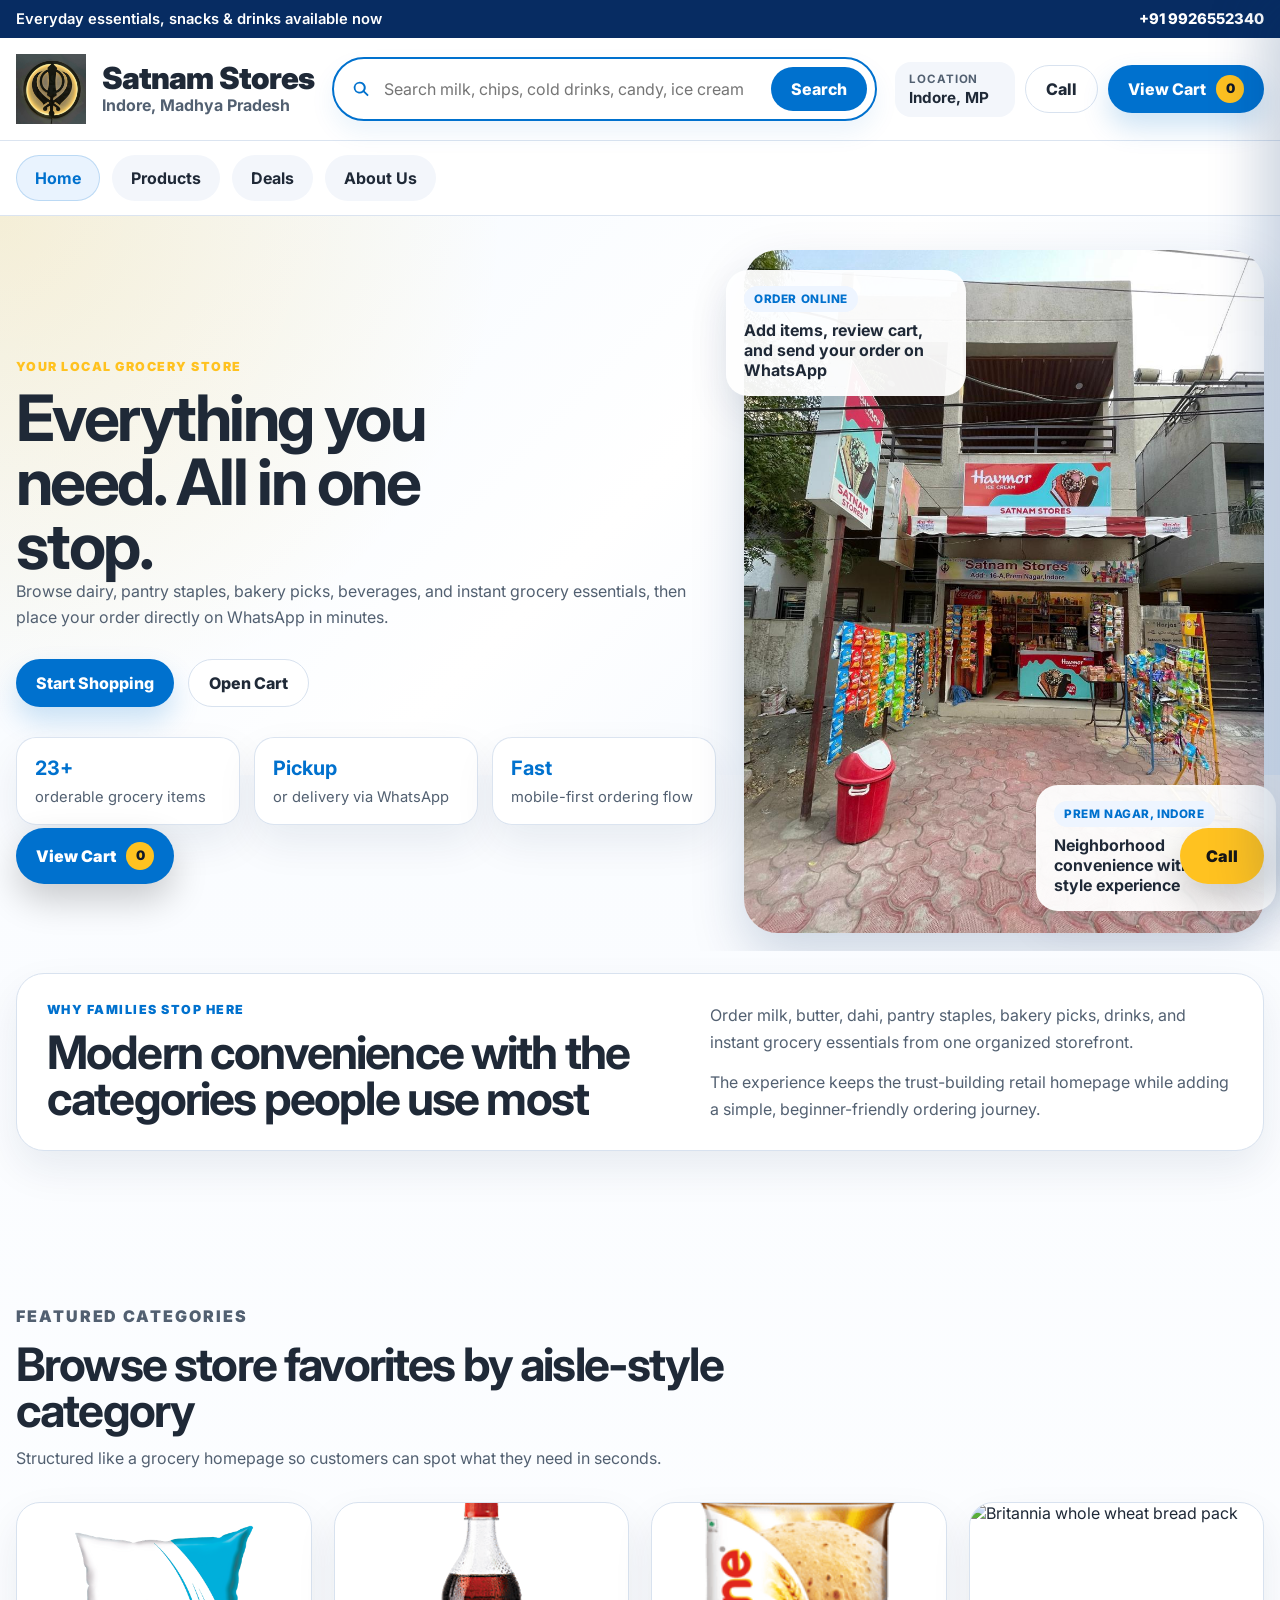
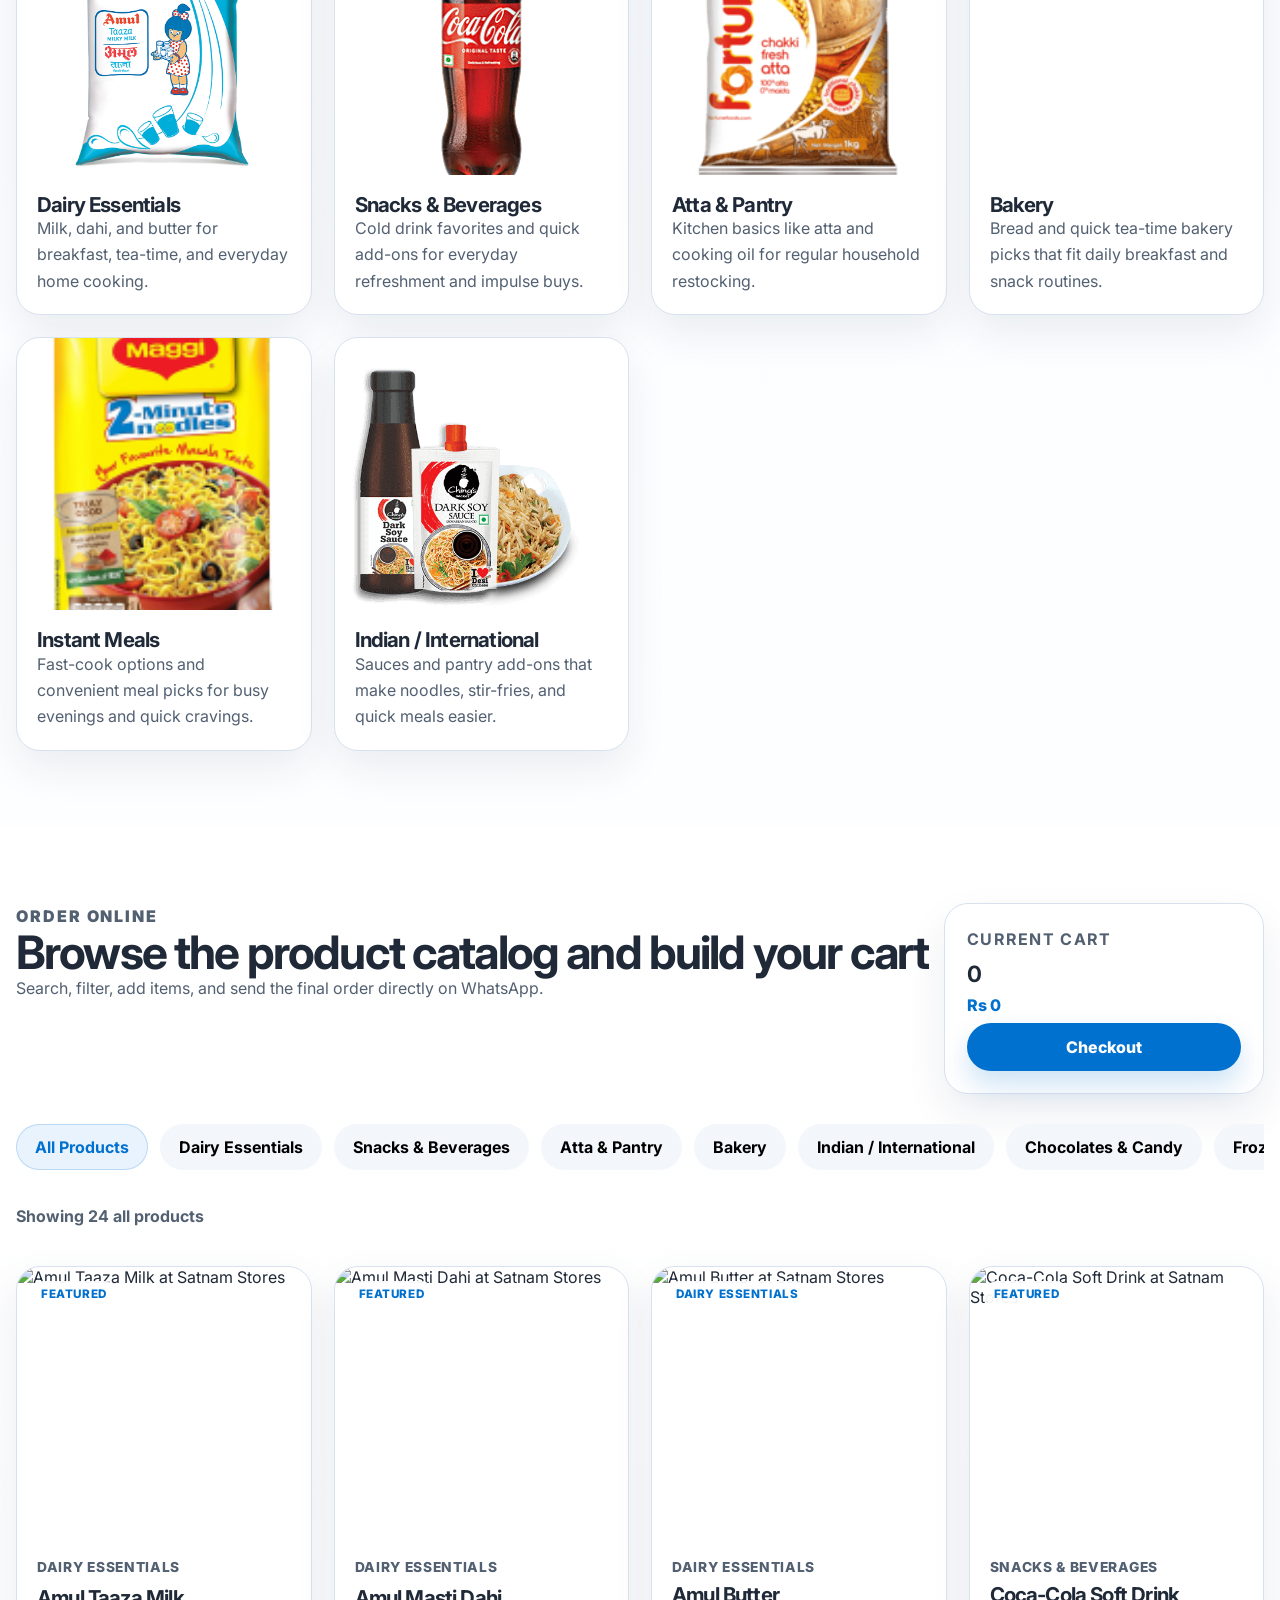
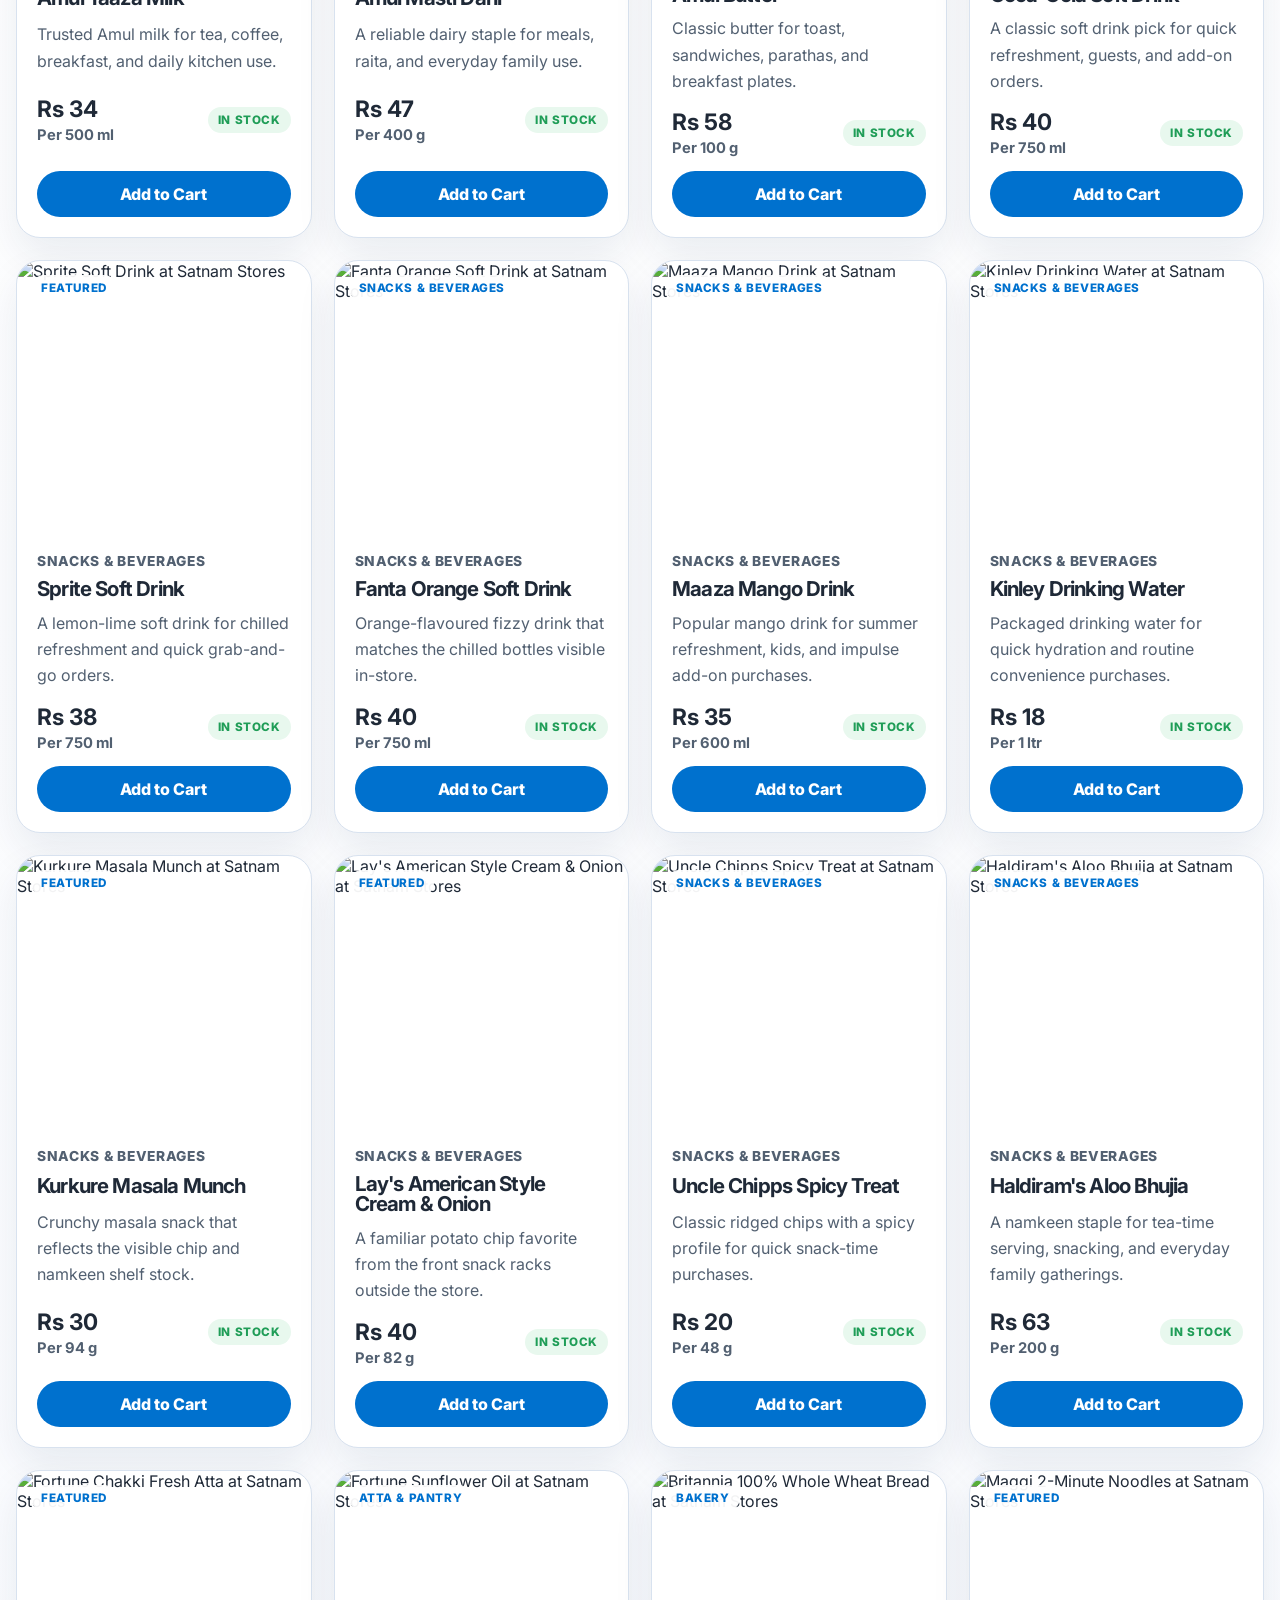
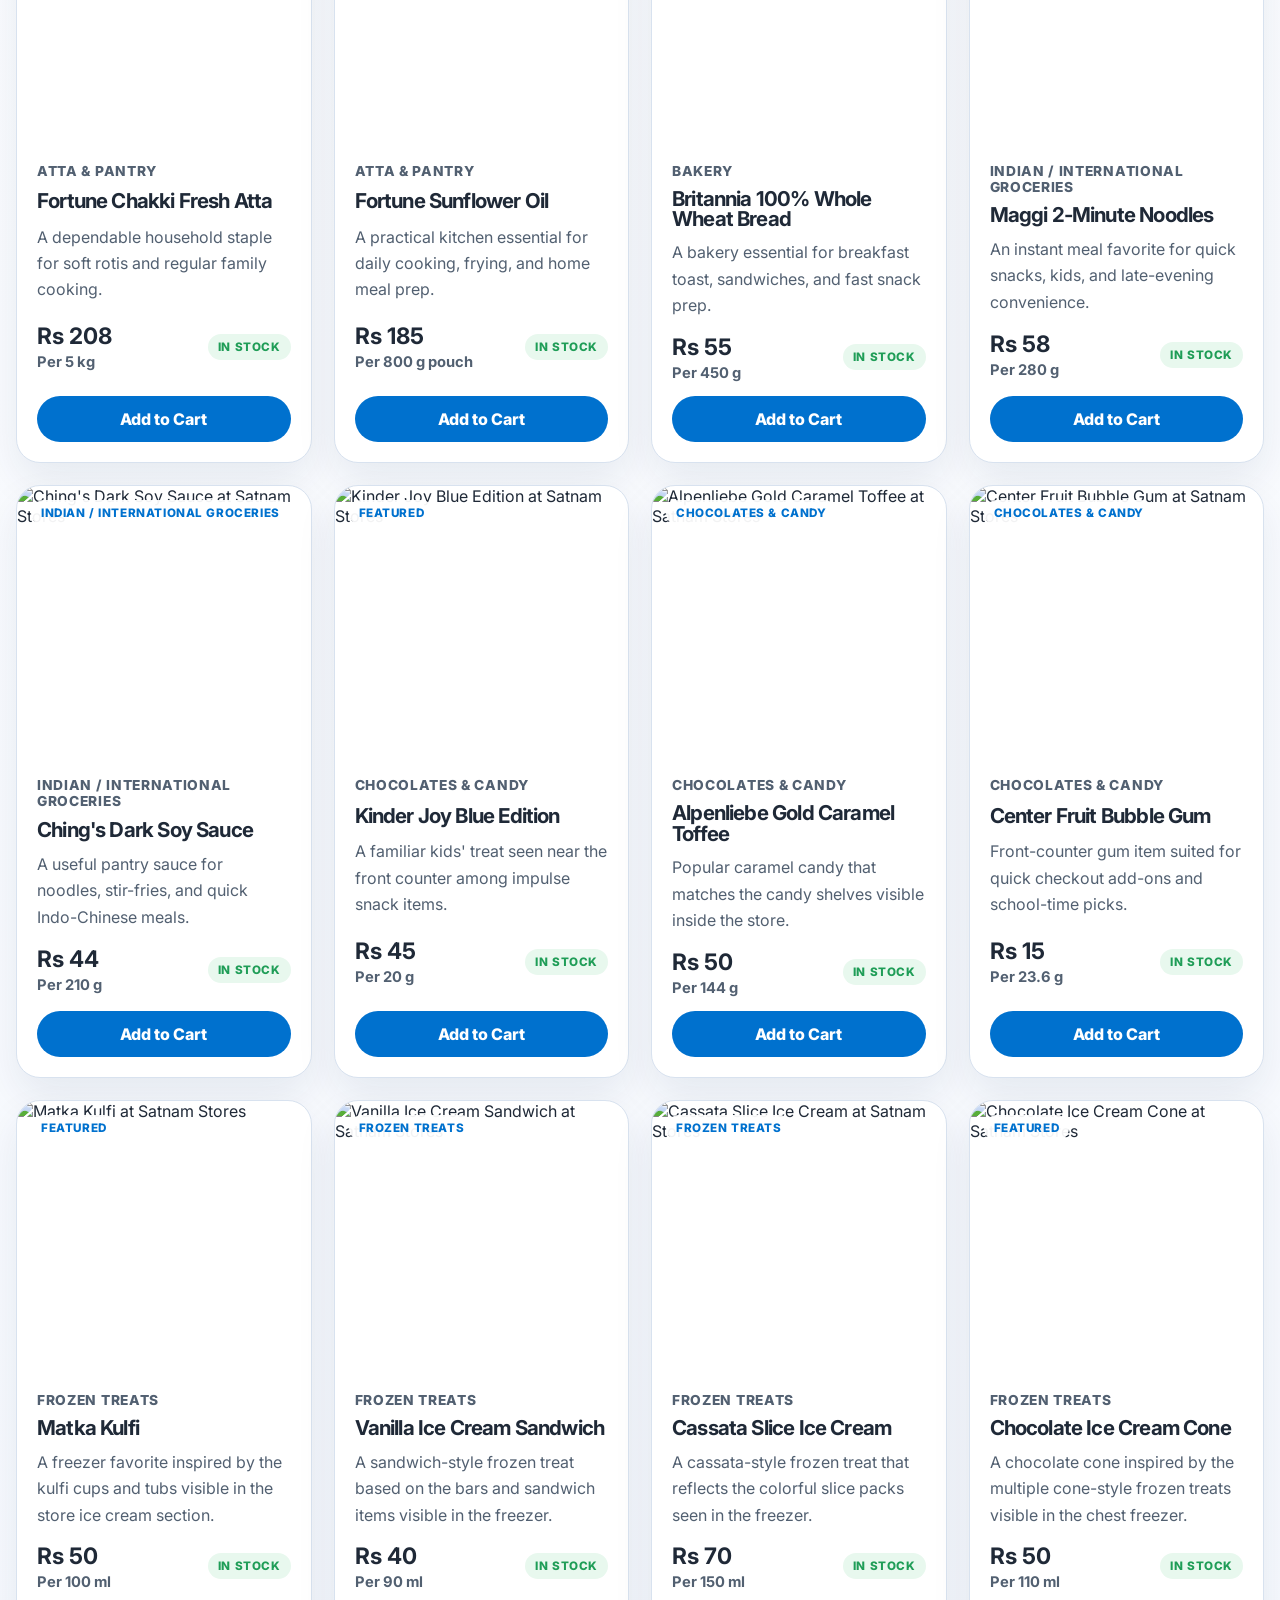
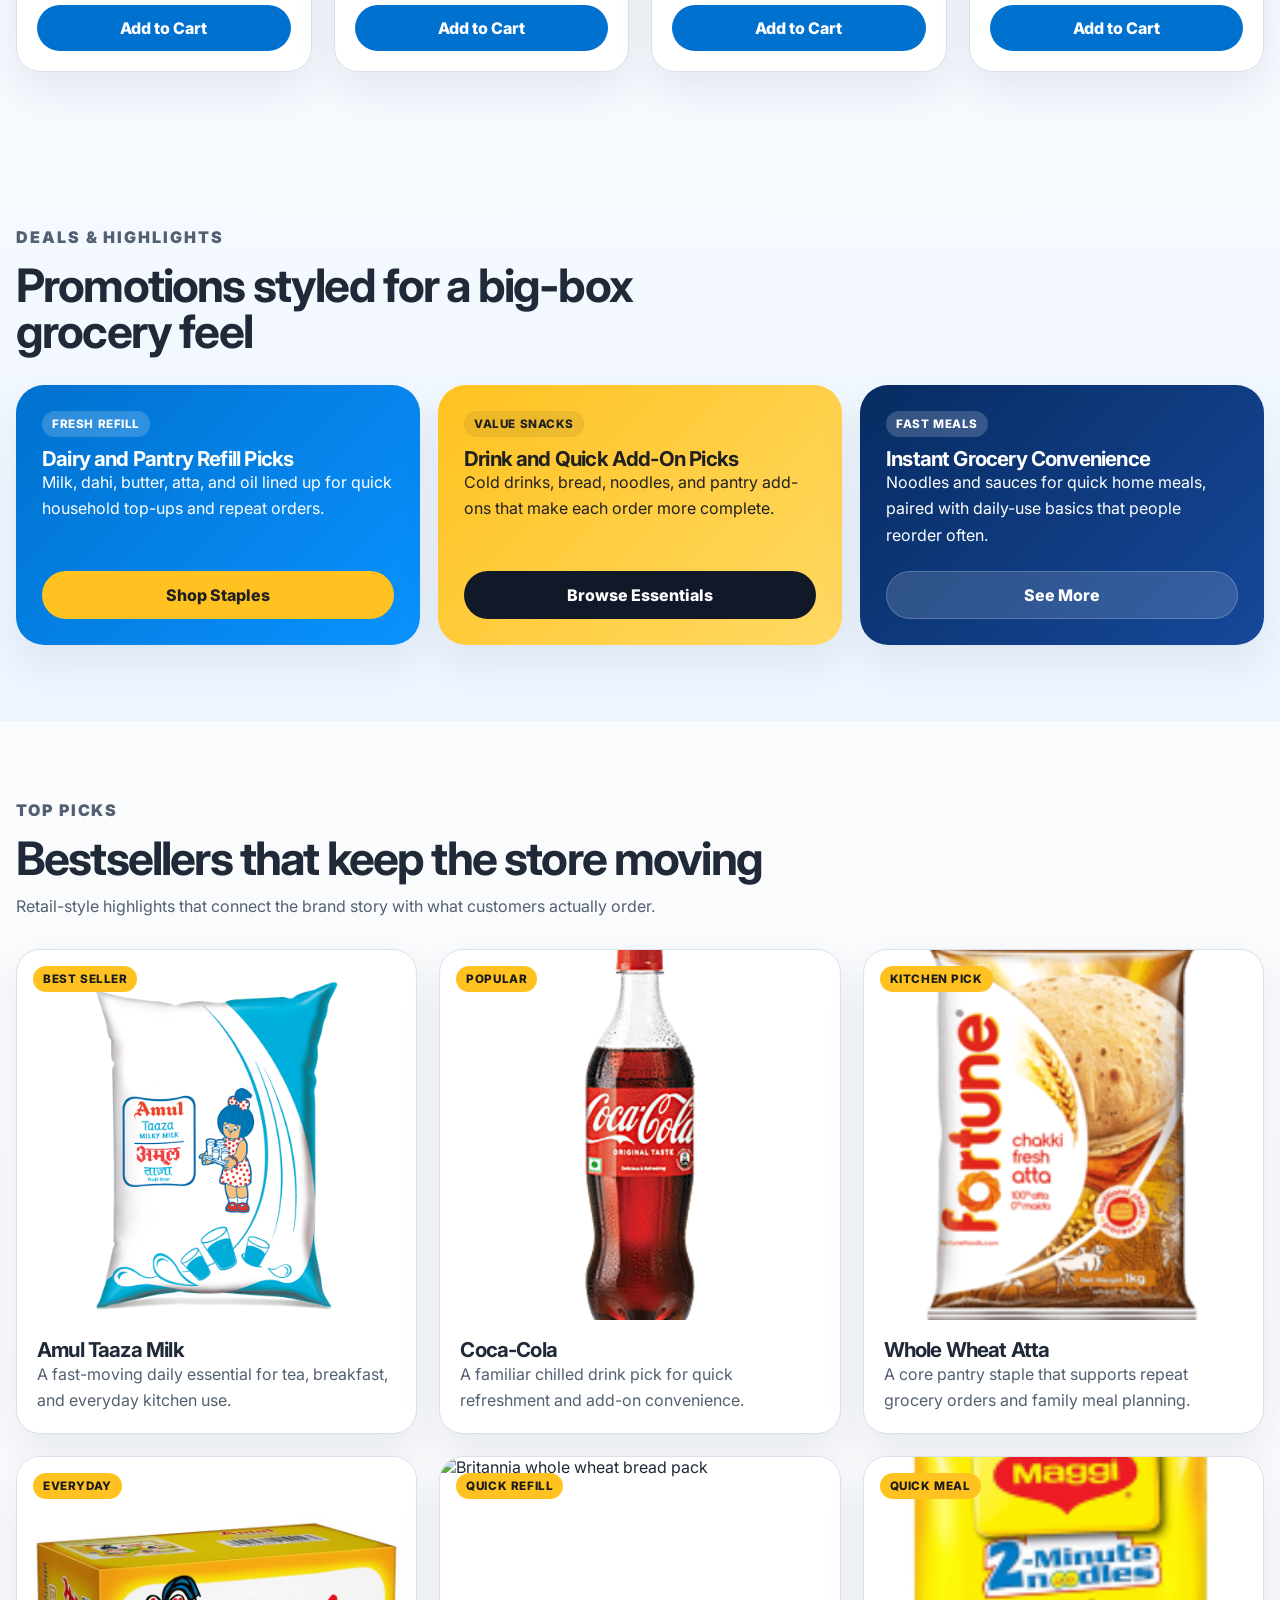
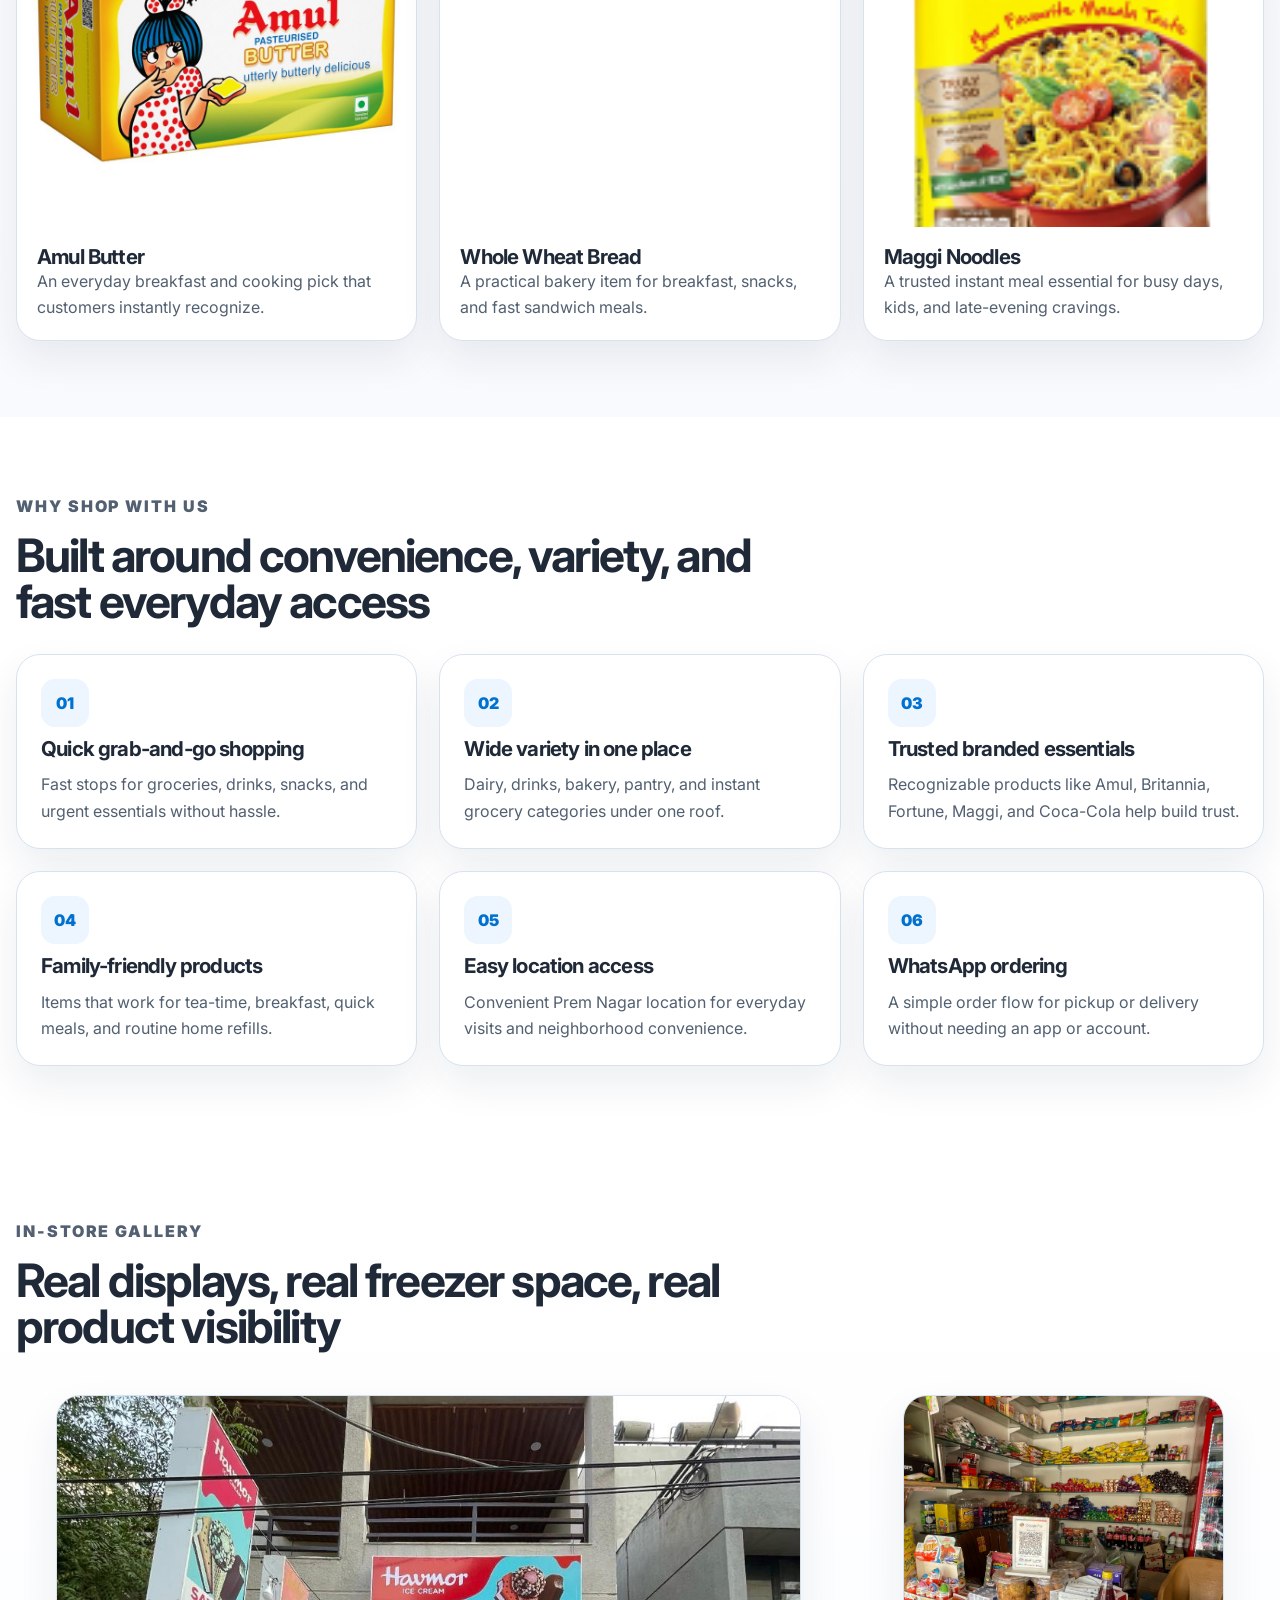
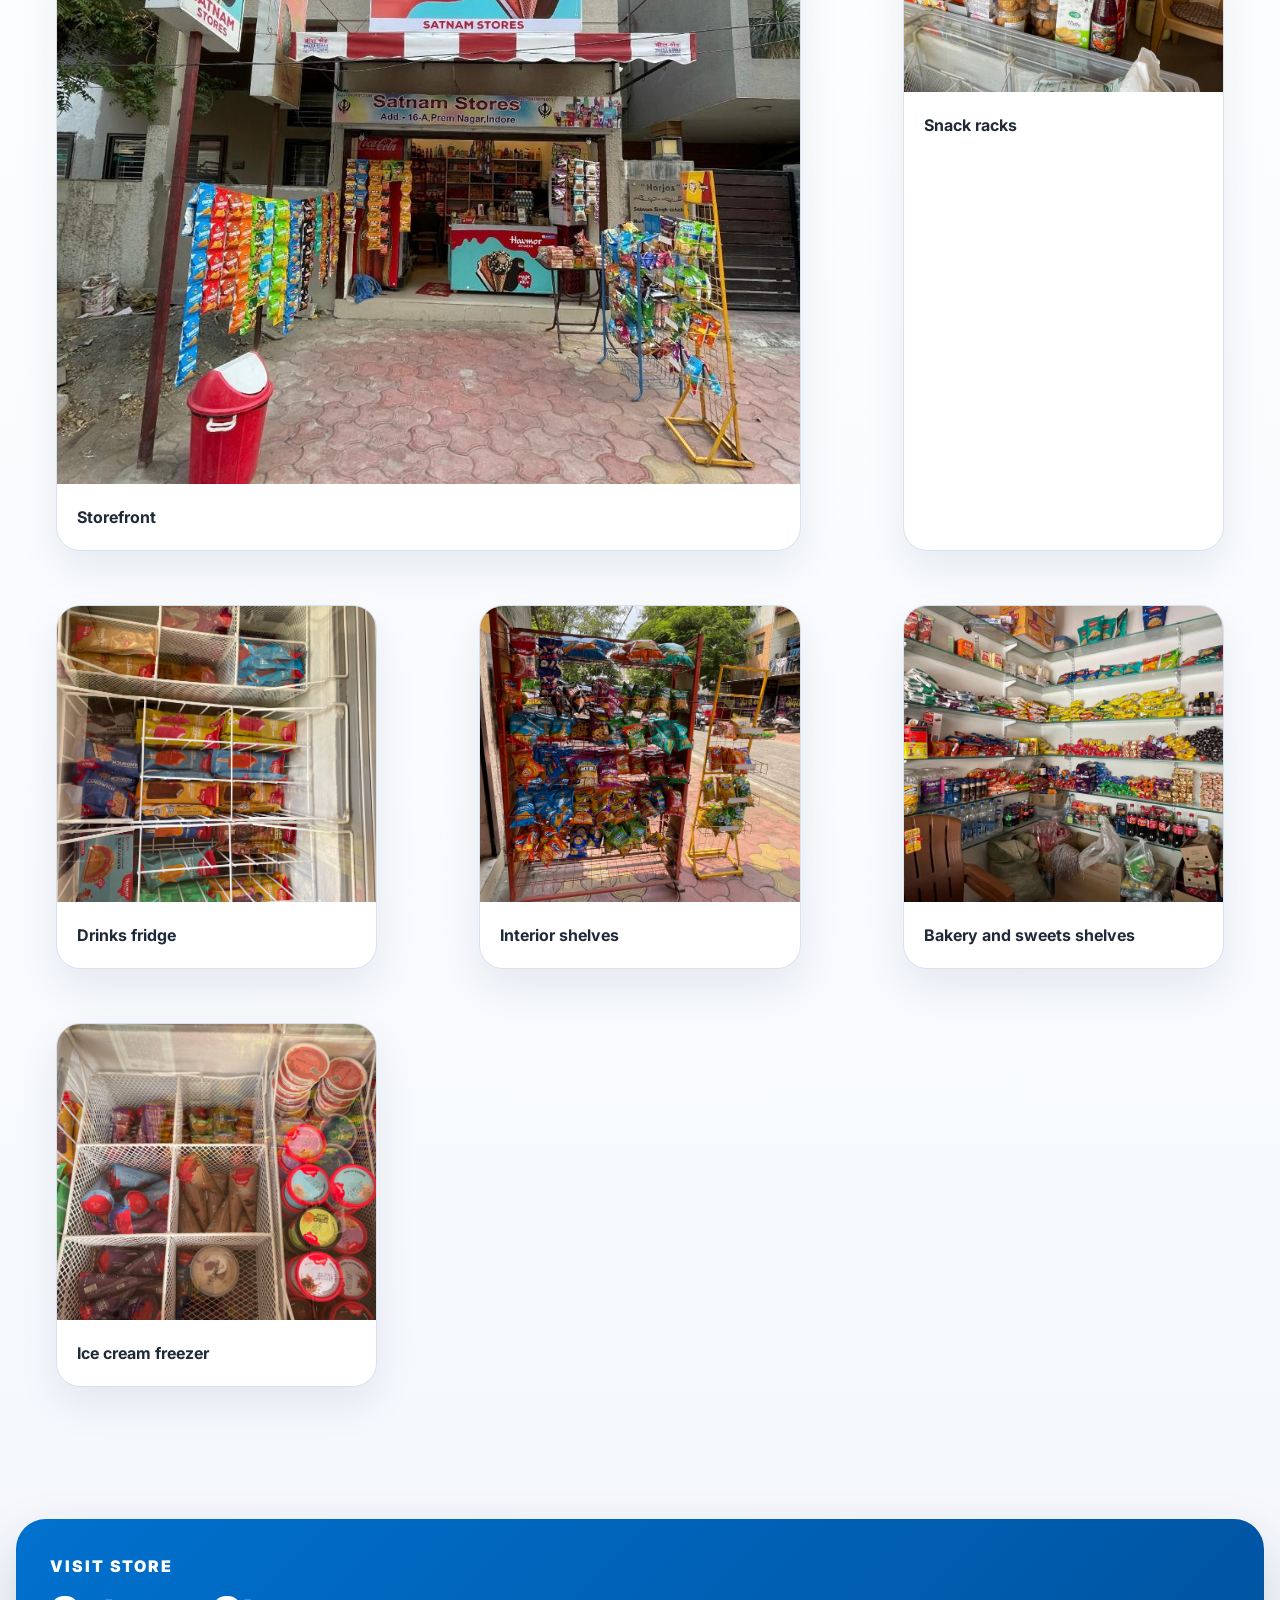
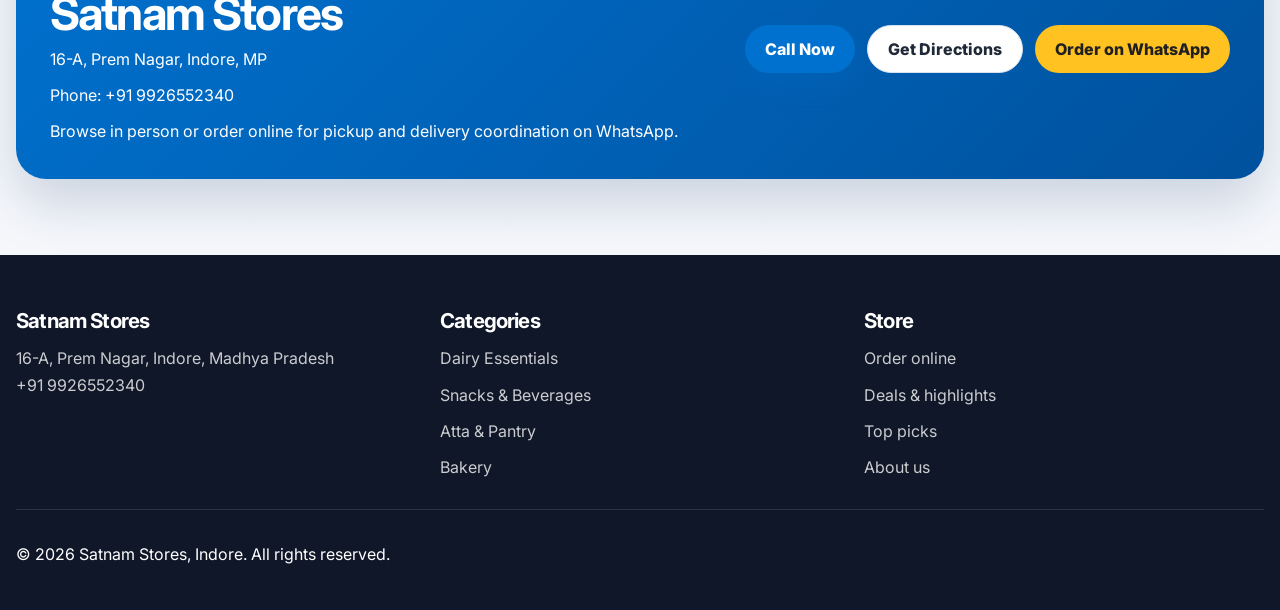
==== commit 2d8a62ce: "Refine Satnam Stores about page layout" ====
--- a/index.html
+++ b/index.html
@@ -20,7 +20,7 @@
   <div class="topbar">
     <div class="container topbar-inner">
       <p>Everyday essentials, snacks &amp; drinks available now</p>
-      <a href="tel:+19199854545">+1 919 985 4545</a>
+      <a href="tel:+919926552340">+91 9926552340</a>
     </div>
   </div>
 
@@ -56,7 +56,7 @@
           <span class="header-chip-label">Location</span>
           <strong>Indore, MP</strong>
         </a>
-        <a class="header-button header-button-light" href="tel:+19199854545">Call</a>
+        <a class="header-button header-button-light" href="tel:+919926552340">Call</a>
         <button class="header-button header-button-primary cart-launch" type="button" data-open-cart>
           <span>View Cart</span>
           <span class="cart-count-badge" data-cart-count>0</span>
@@ -100,7 +100,7 @@
     <section class="hero">
       <div class="container hero-grid">
         <div class="hero-copy">
-          <p class="eyebrow">Your local grocery destination</p>
+          <p class="eyebrow">Your local grocery store</p>
           <h1>Everything you need. All in one stop.</h1>
           <p class="hero-text">
             Browse dairy, pantry staples, bakery picks, beverages, and instant grocery essentials,
@@ -422,11 +422,11 @@
           <p class="eyebrow">Visit Store</p>
           <h2>Satnam Stores</h2>
           <p>16-A, Prem Nagar, Indore, MP</p>
-          <p>Phone: <a href="tel:+19199854545">+1 919 985 4545</a></p>
+          <p>Phone: <a href="tel:+919926552340">+91 9926552340</a></p>
           <p>Browse in person or order online for pickup and delivery coordination on WhatsApp.</p>
         </div>
         <div class="visit-actions">
-          <a class="button button-primary" href="tel:+19199854545">Call Now</a>
+          <a class="button button-primary" href="tel:+919926552340">Call Now</a>
           <a class="button button-secondary" href="https://www.google.com/maps/search/?api=1&amp;query=16-A%2C+Prem+Nagar%2C+Indore%2C+Madhya+Pradesh" target="_blank" rel="noreferrer">Get Directions</a>
           <button class="button button-yellow" type="button" data-open-cart>Order on WhatsApp</button>
         </div>
@@ -510,7 +510,7 @@
   </aside>
 
   <div class="mobile-cta-bar">
-    <a class="floating-call" href="tel:+19199854545" aria-label="Call Satnam Stores">Call</a>
+    <a class="floating-call" href="tel:+919926552340" aria-label="Call Satnam Stores">Call</a>
     <button class="floating-cart" type="button" data-open-cart aria-label="View cart">
       View Cart
       <span class="cart-count-badge" data-cart-count>0</span>
@@ -522,7 +522,7 @@
       <div>
         <h3>Satnam Stores</h3>
         <p>16-A, Prem Nagar, Indore, Madhya Pradesh</p>
-        <p><a href="tel:+19199854545">+1 919 985 4545</a></p>
+        <p><a href="tel:+919926552340">+91 9926552340</a></p>
       </div>
       <div>
         <h3>Categories</h3>
--- a/styles.css
+++ b/styles.css
@@ -1327,7 +1327,7 @@
 }
 
 .about-hero {
-  padding-top: 34px;
+  padding-top: 8px;
 }
 
 .about-hero-grid,
@@ -1336,7 +1336,13 @@
   display: grid;
   grid-template-columns: repeat(2, minmax(0, 1fr));
   gap: 26px;
-  align-items: center;
+  align-items: start;
+}
+
+.about-hero-copy {
+  display: grid;
+  gap: 16px;
+  align-content: start;
 }
 
 .about-hero-visual img,
@@ -1418,6 +1424,10 @@
 
 .store-detail-card p + p {
   margin-top: 10px;
+}
+
+.store-detail-card-inline {
+  margin-top: 8px;
 }
 
 @media (max-width: 1120px) {
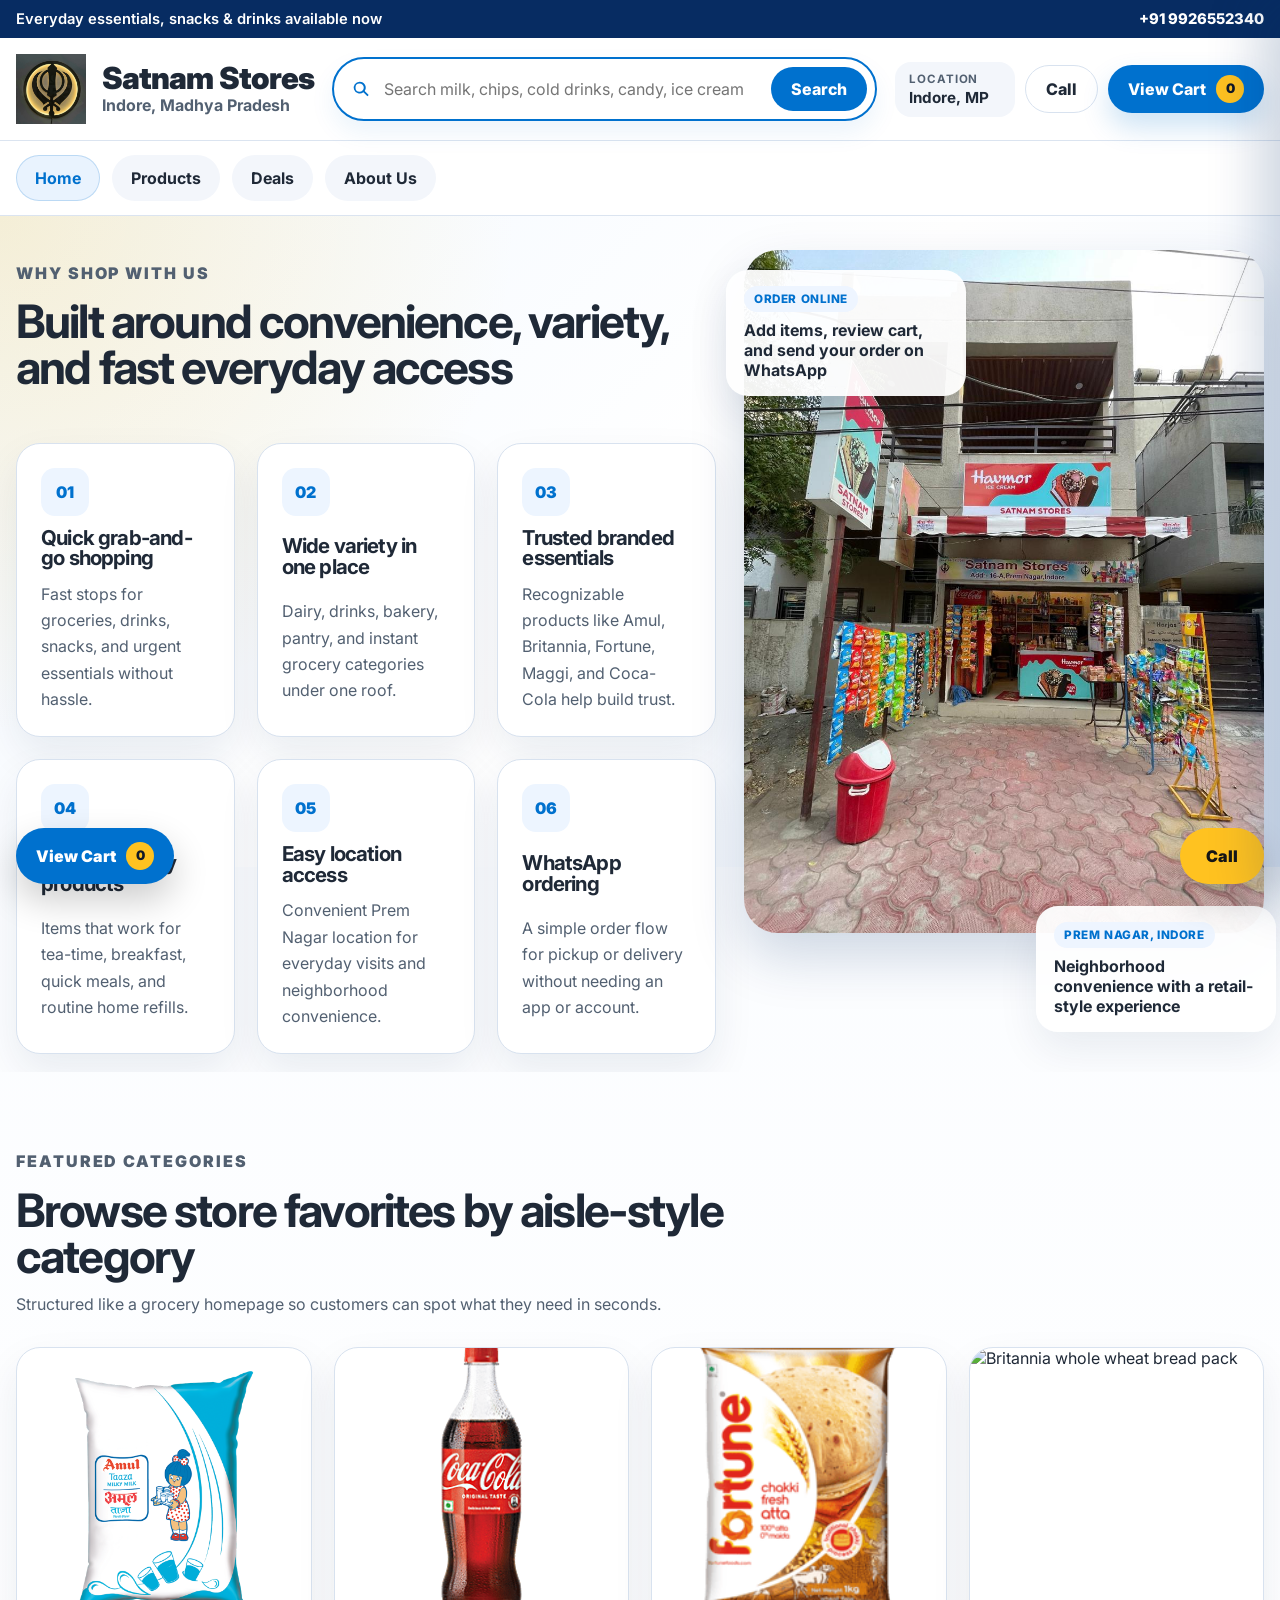
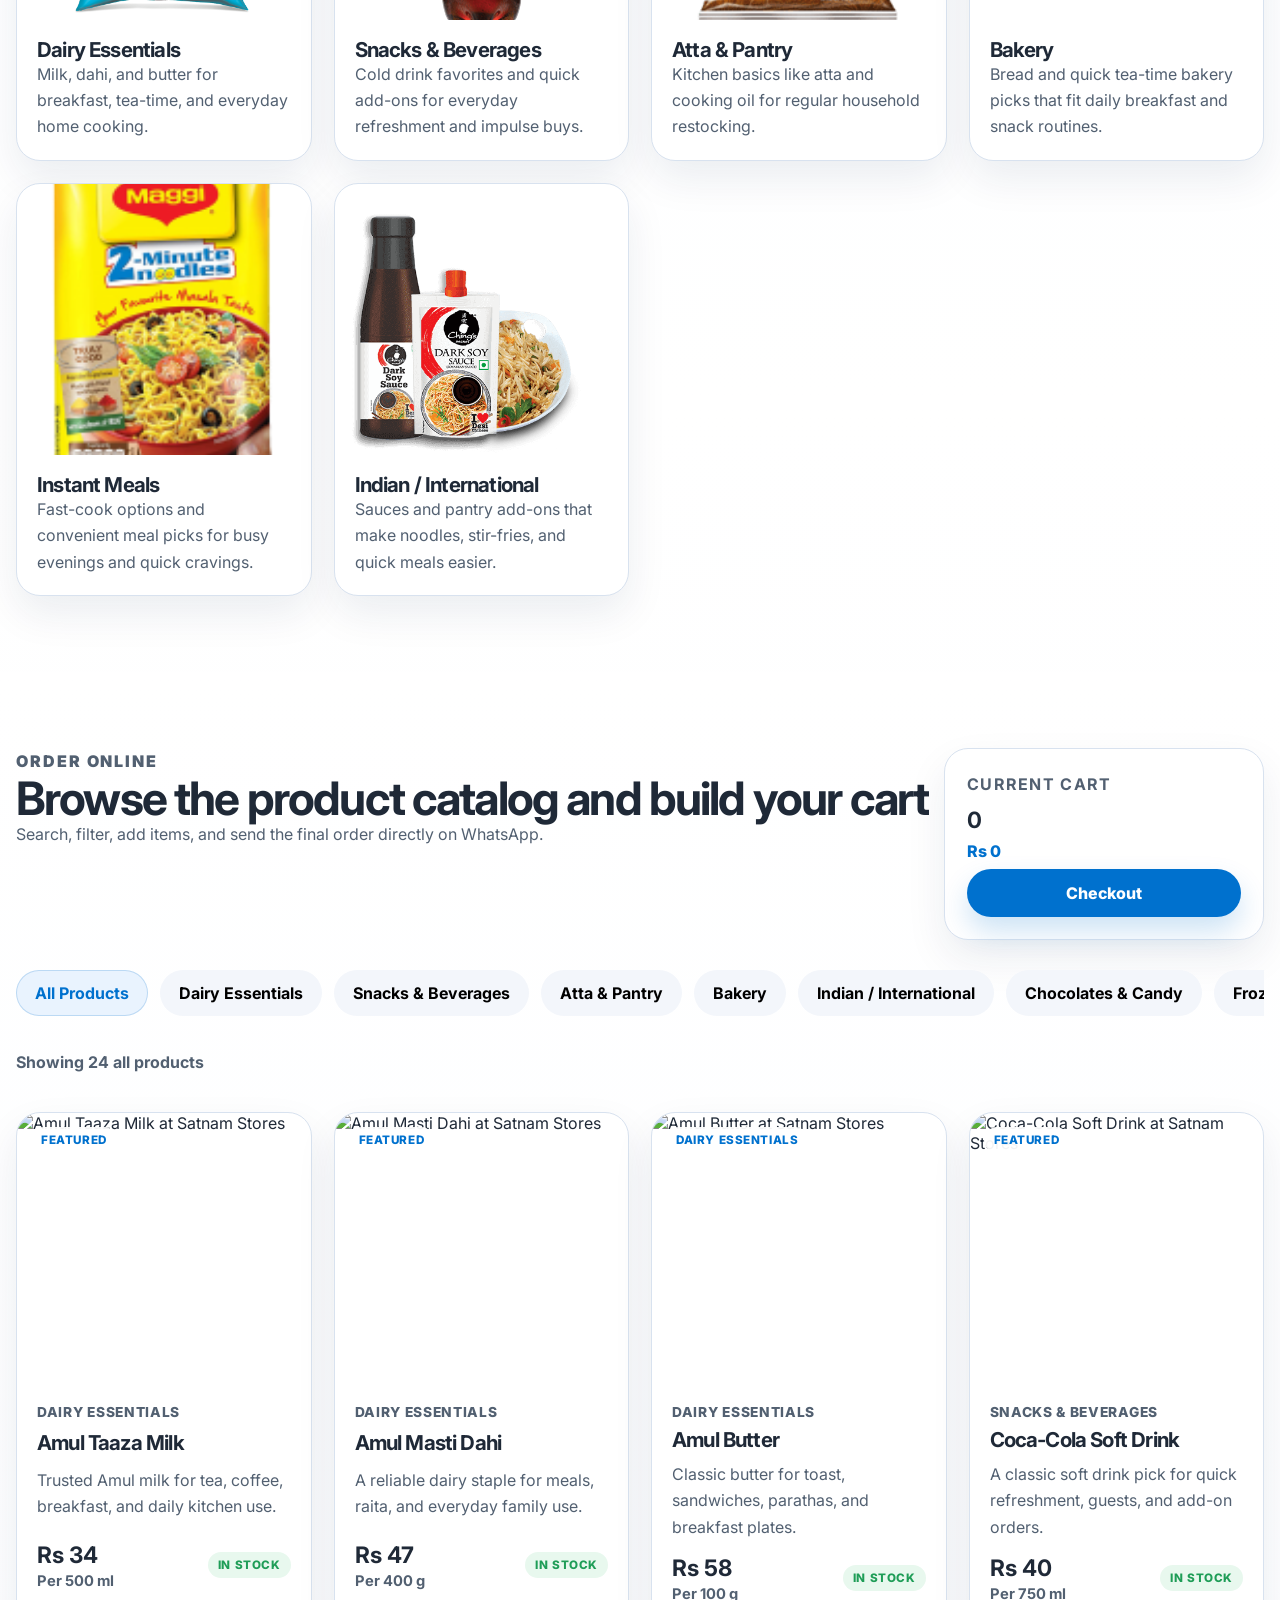
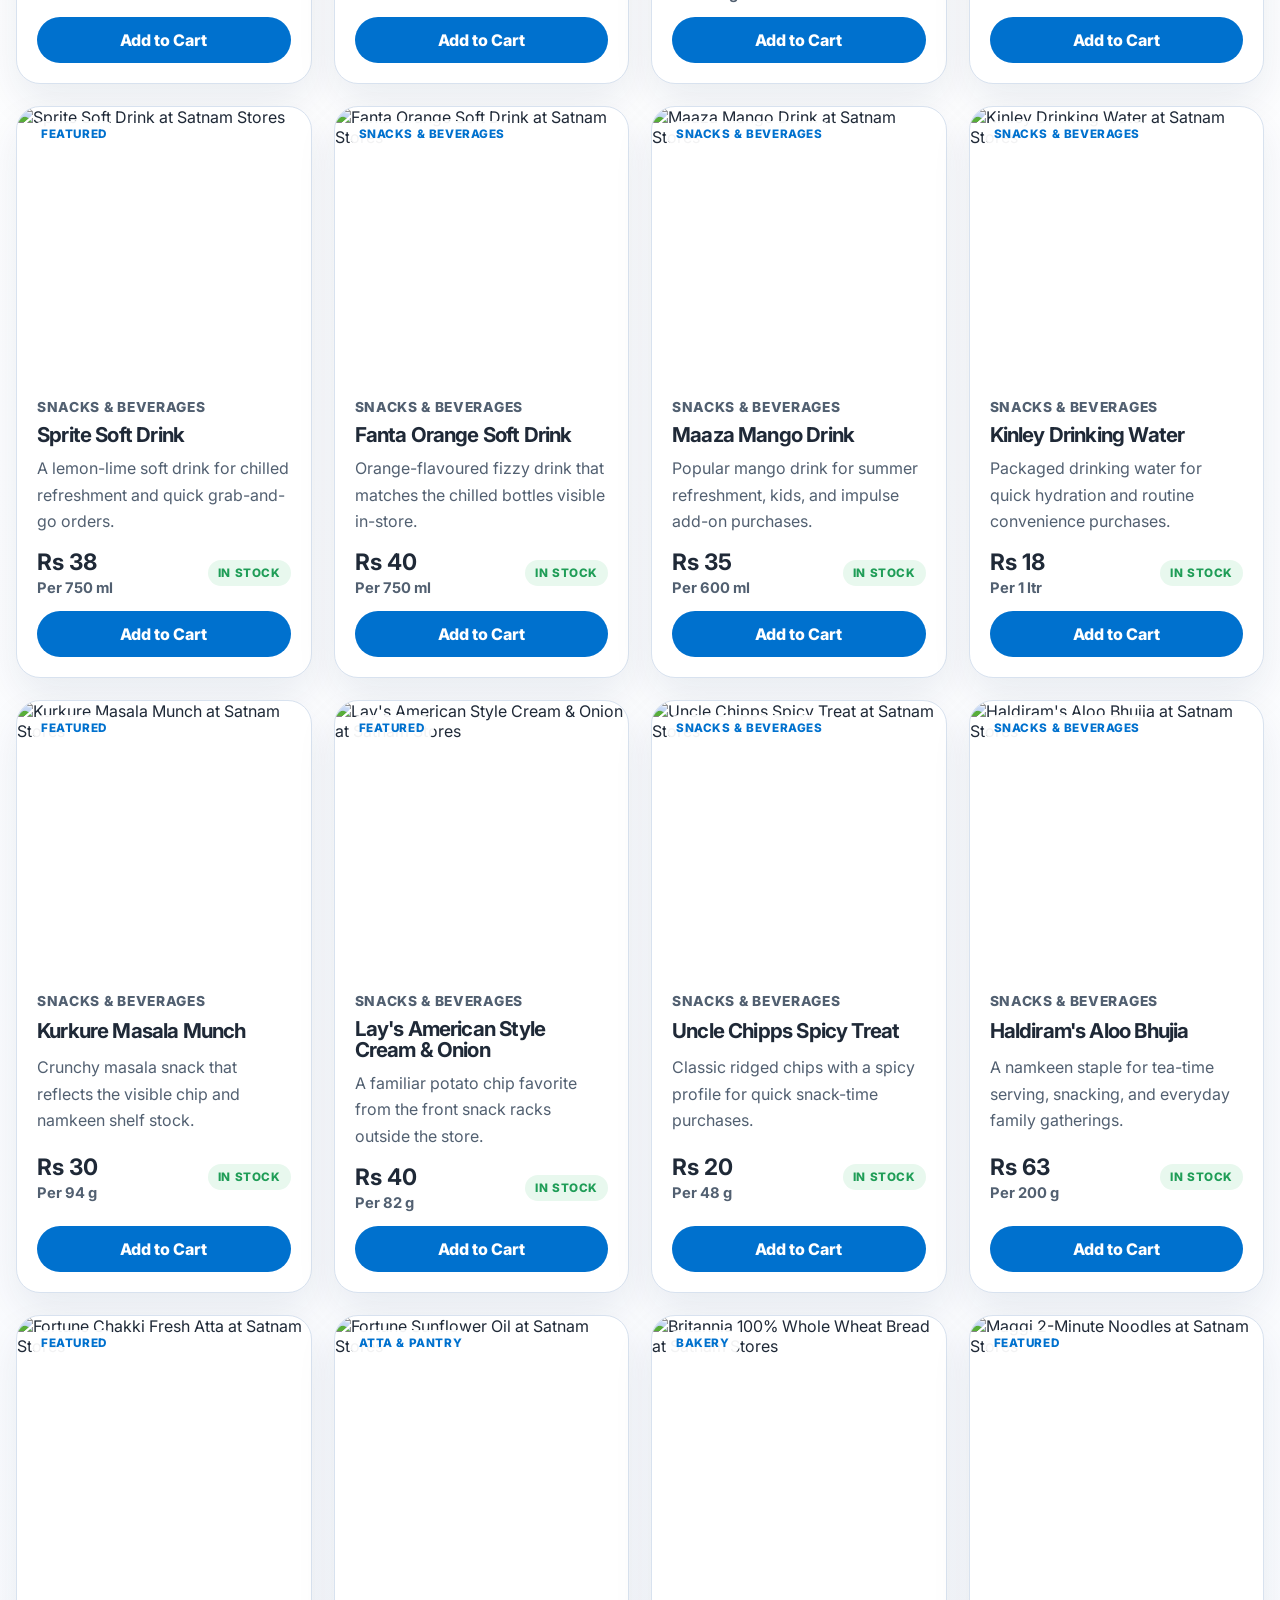
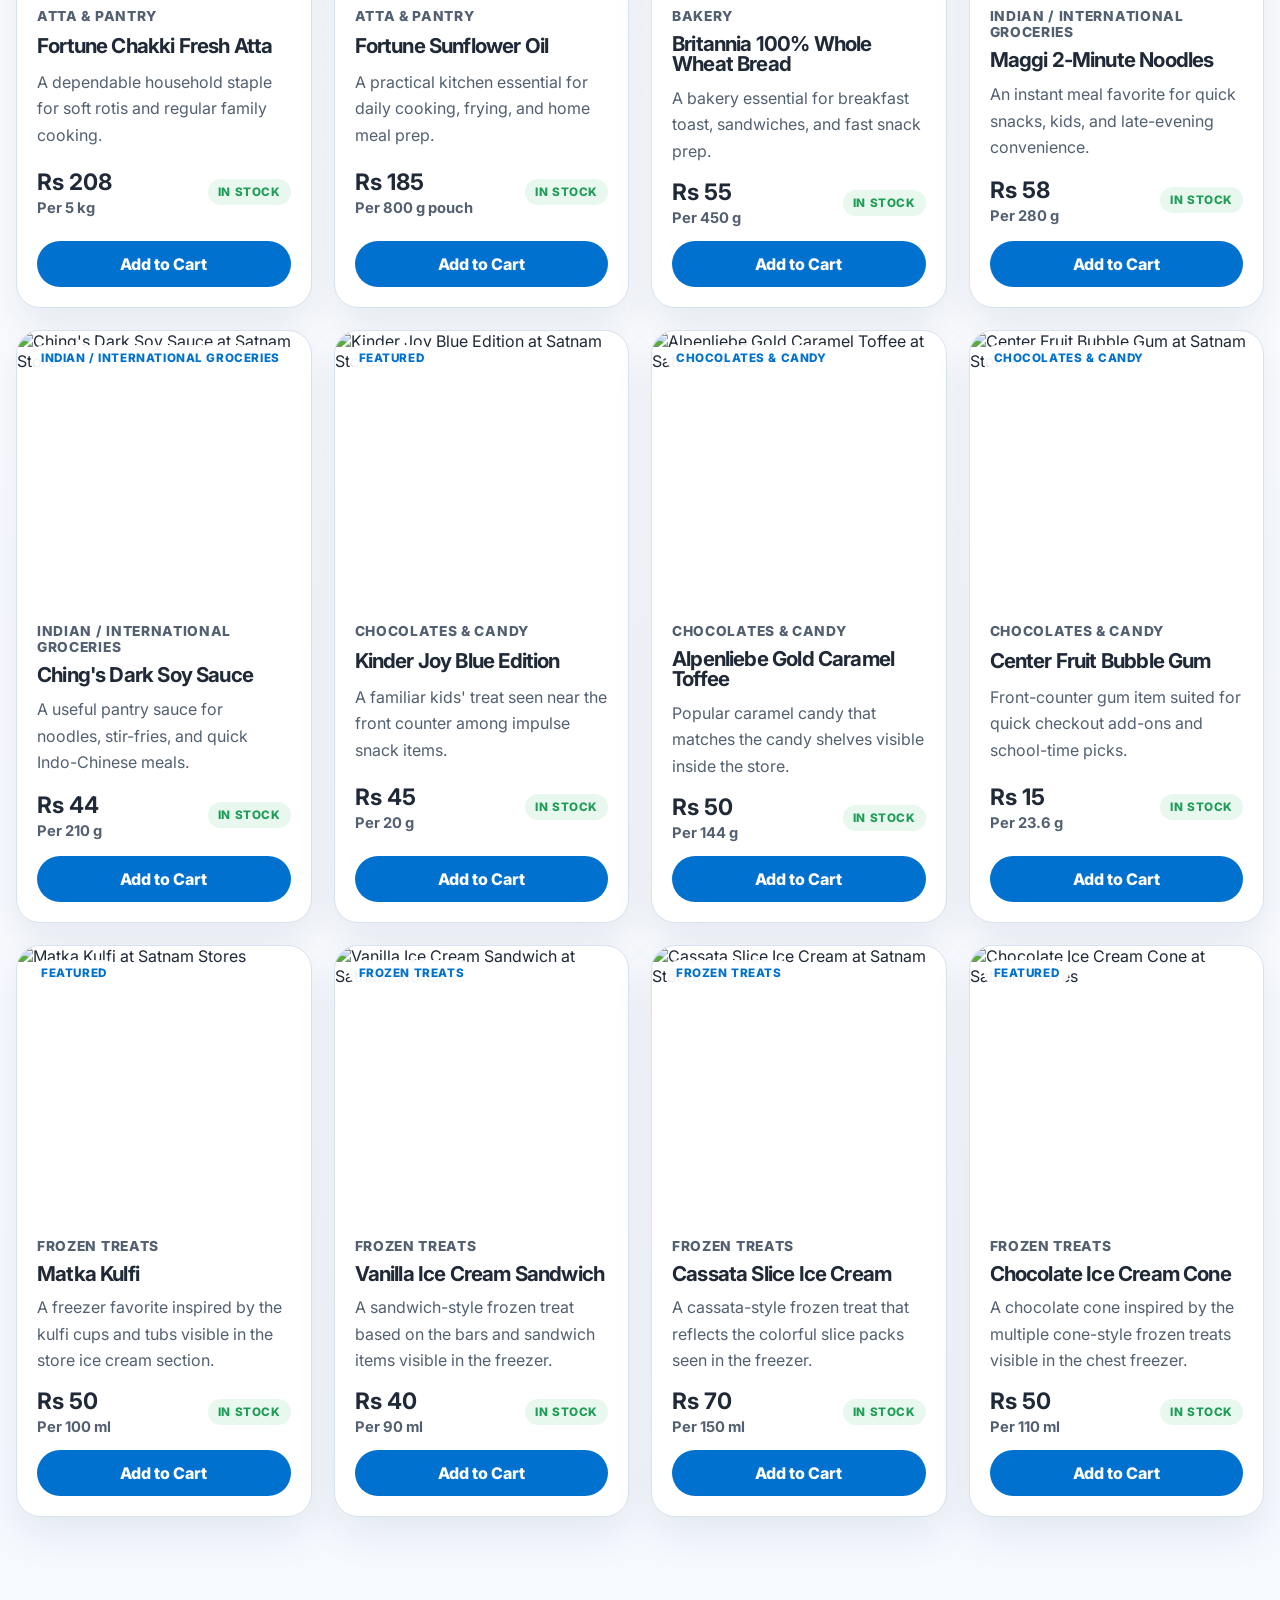
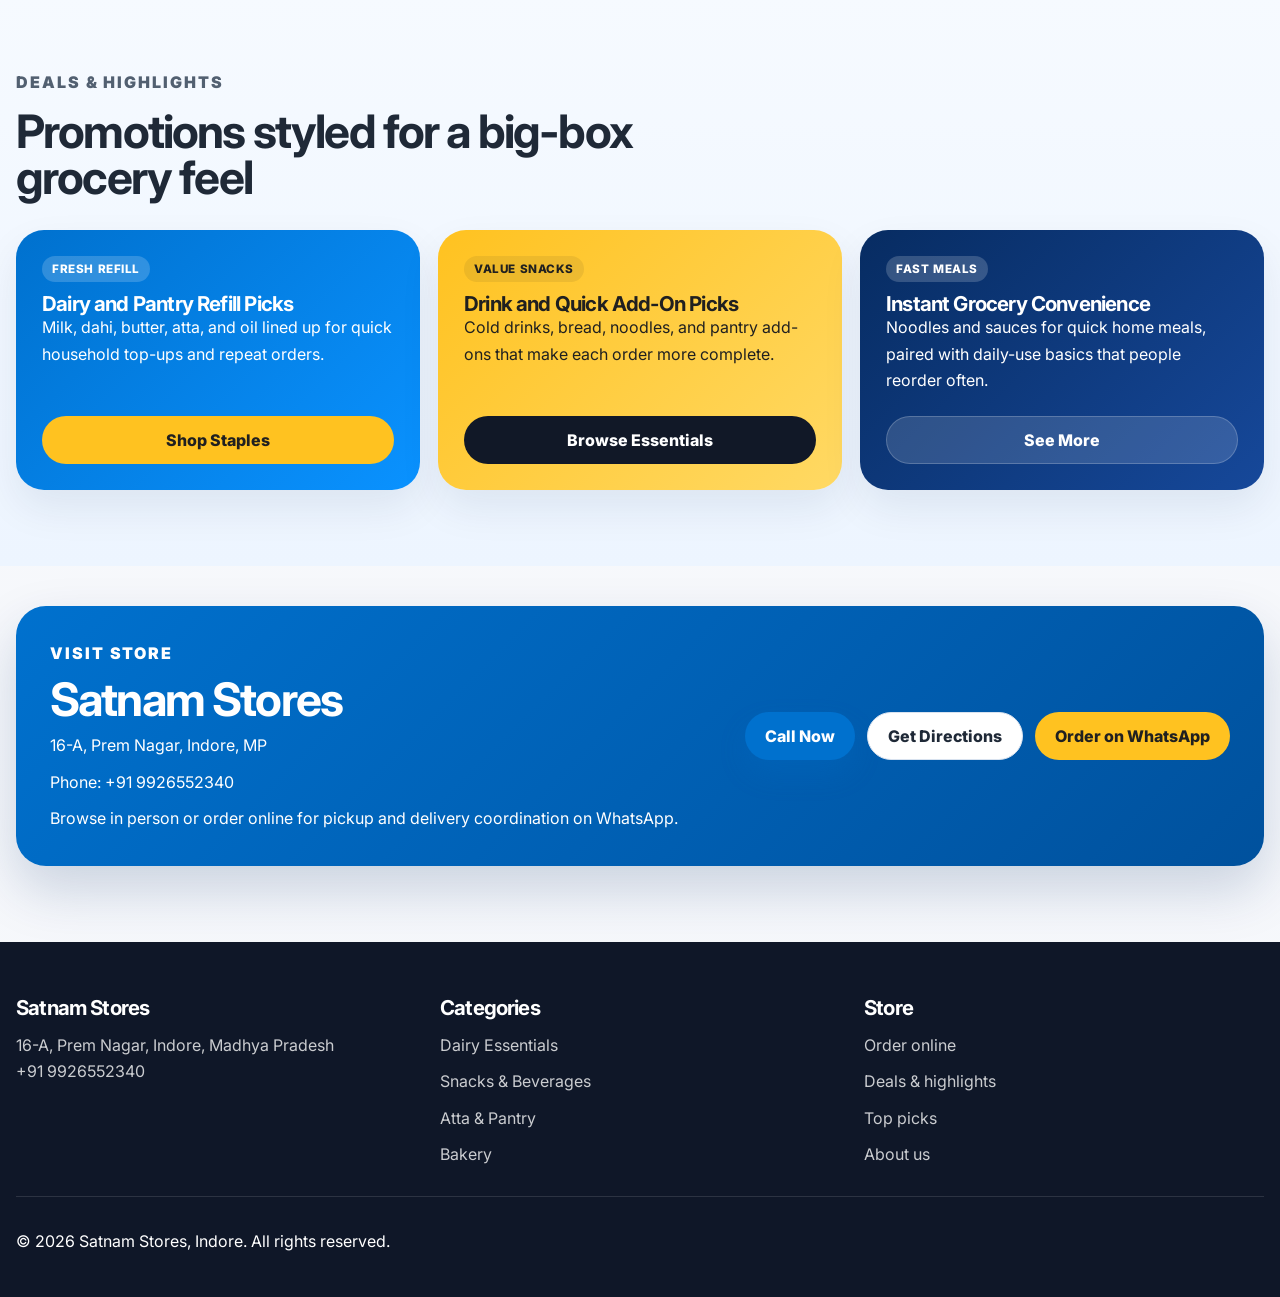
==== commit 1605dbfb: "Simplify Satnam Stores homepage sections" ====
--- a/index.html
+++ b/index.html
@@ -100,21 +100,42 @@
     <section class="hero">
       <div class="container hero-grid">
         <div class="hero-copy">
-          <p class="eyebrow">Your local grocery store</p>
-          <h1>Everything you need. All in one stop.</h1>
-          <p class="hero-text">
-            Browse dairy, pantry staples, bakery picks, beverages, and instant grocery essentials,
-            then place your order directly on WhatsApp in minutes.
-          </p>
-          <div class="hero-actions">
-            <a class="button button-primary" href="#catalog">Start Shopping</a>
-            <button class="button button-secondary" type="button" data-open-cart>Open Cart</button>
-          </div>
-          <ul class="hero-metrics">
-            <li><strong>23+</strong><span>orderable grocery items</span></li>
-            <li><strong>Pickup</strong><span>or delivery via WhatsApp</span></li>
-            <li><strong>Fast</strong><span>mobile-first ordering flow</span></li>
-          </ul>
+          <div class="section-heading hero-benefits-heading">
+            <p class="eyebrow eyebrow-blue">Why Shop With Us</p>
+            <h2>Built around convenience, variety, and fast everyday access</h2>
+          </div>
+          <div class="benefits-grid hero-benefits-grid">
+            <article class="benefit-card">
+              <span>01</span>
+              <h3>Quick grab-and-go shopping</h3>
+              <p>Fast stops for groceries, drinks, snacks, and urgent essentials without hassle.</p>
+            </article>
+            <article class="benefit-card">
+              <span>02</span>
+              <h3>Wide variety in one place</h3>
+              <p>Dairy, drinks, bakery, pantry, and instant grocery categories under one roof.</p>
+            </article>
+            <article class="benefit-card">
+              <span>03</span>
+              <h3>Trusted branded essentials</h3>
+              <p>Recognizable products like Amul, Britannia, Fortune, Maggi, and Coca-Cola help build trust.</p>
+            </article>
+            <article class="benefit-card">
+              <span>04</span>
+              <h3>Family-friendly products</h3>
+              <p>Items that work for tea-time, breakfast, quick meals, and routine home refills.</p>
+            </article>
+            <article class="benefit-card">
+              <span>05</span>
+              <h3>Easy location access</h3>
+              <p>Convenient Prem Nagar location for everyday visits and neighborhood convenience.</p>
+            </article>
+            <article class="benefit-card">
+              <span>06</span>
+              <h3>WhatsApp ordering</h3>
+              <p>A simple order flow for pickup or delivery without needing an app or account.</p>
+            </article>
+          </div>
         </div>
 
         <div class="hero-visual">
@@ -127,19 +148,6 @@
             <span class="card-kicker">Prem Nagar, Indore</span>
             <strong>Neighborhood convenience with a retail-style experience</strong>
           </div>
-        </div>
-      </div>
-    </section>
-
-    <section class="section trusted-band">
-      <div class="container trusted-grid">
-        <div>
-          <p class="eyebrow eyebrow-blue">Why families stop here</p>
-          <h2>Modern convenience with the categories people use most</h2>
-        </div>
-        <div class="trusted-points">
-          <p>Order milk, butter, dahi, pantry staples, bakery picks, drinks, and instant grocery essentials from one organized storefront.</p>
-          <p>The experience keeps the trust-building retail homepage while adding a simple, beginner-friendly ordering journey.</p>
         </div>
       </div>
     </section>
@@ -277,145 +285,6 @@
       </div>
     </section>
 
-    <section class="section top-picks-section" id="top-picks">
-      <div class="container">
-        <div class="section-heading">
-          <p class="eyebrow eyebrow-blue">Top Picks</p>
-          <h2>Bestsellers that keep the store moving</h2>
-          <p>Retail-style highlights that connect the brand story with what customers actually order.</p>
-        </div>
-
-        <div class="product-grid">
-          <article class="product-card">
-            <span class="product-badge">Best Seller</span>
-            <img src="./assets/catalog/amul-taaza.png" alt="Amul Taaza milk pack">
-            <div class="product-body">
-              <h3>Amul Taaza Milk</h3>
-              <p>A fast-moving daily essential for tea, breakfast, and everyday kitchen use.</p>
-            </div>
-          </article>
-          <article class="product-card">
-            <span class="product-badge">Popular</span>
-            <img src="./assets/catalog/coca-cola.jpg" alt="Coca-Cola bottle product">
-            <div class="product-body">
-              <h3>Coca-Cola</h3>
-              <p>A familiar chilled drink pick for quick refreshment and add-on convenience.</p>
-            </div>
-          </article>
-          <article class="product-card">
-            <span class="product-badge">Kitchen Pick</span>
-            <img src="./assets/catalog/fortune-atta.png" alt="Fortune atta pack">
-            <div class="product-body">
-              <h3>Whole Wheat Atta</h3>
-              <p>A core pantry staple that supports repeat grocery orders and family meal planning.</p>
-            </div>
-          </article>
-          <article class="product-card">
-            <span class="product-badge">Everyday</span>
-            <img src="./assets/catalog/amul-butter.jpeg" alt="Amul butter pack">
-            <div class="product-body">
-              <h3>Amul Butter</h3>
-              <p>An everyday breakfast and cooking pick that customers instantly recognize.</p>
-            </div>
-          </article>
-          <article class="product-card">
-            <span class="product-badge">Quick Refill</span>
-            <img src="./assets/catalog/britannia-bread.png" alt="Britannia whole wheat bread pack">
-            <div class="product-body">
-              <h3>Whole Wheat Bread</h3>
-              <p>A practical bakery item for breakfast, snacks, and fast sandwich meals.</p>
-            </div>
-          </article>
-          <article class="product-card">
-            <span class="product-badge">Quick Meal</span>
-            <img src="./assets/catalog/maggi-noodles.png" alt="Maggi noodles pack">
-            <div class="product-body">
-              <h3>Maggi Noodles</h3>
-              <p>A trusted instant meal essential for busy days, kids, and late-evening cravings.</p>
-            </div>
-          </article>
-        </div>
-      </div>
-    </section>
-
-    <section class="section benefits-section">
-      <div class="container">
-        <div class="section-heading">
-          <p class="eyebrow eyebrow-blue">Why Shop With Us</p>
-          <h2>Built around convenience, variety, and fast everyday access</h2>
-        </div>
-
-        <div class="benefits-grid">
-          <article class="benefit-card">
-            <span>01</span>
-            <h3>Quick grab-and-go shopping</h3>
-            <p>Fast stops for groceries, drinks, snacks, and urgent essentials without hassle.</p>
-          </article>
-          <article class="benefit-card">
-            <span>02</span>
-            <h3>Wide variety in one place</h3>
-            <p>Dairy, drinks, bakery, pantry, and instant grocery categories under one roof.</p>
-          </article>
-          <article class="benefit-card">
-            <span>03</span>
-            <h3>Trusted branded essentials</h3>
-            <p>Recognizable products like Amul, Britannia, Fortune, Maggi, and Coca-Cola help build trust.</p>
-          </article>
-          <article class="benefit-card">
-            <span>04</span>
-            <h3>Family-friendly products</h3>
-            <p>Items that work for tea-time, breakfast, quick meals, and routine home refills.</p>
-          </article>
-          <article class="benefit-card">
-            <span>05</span>
-            <h3>Easy location access</h3>
-            <p>Convenient Prem Nagar location for everyday visits and neighborhood convenience.</p>
-          </article>
-          <article class="benefit-card">
-            <span>06</span>
-            <h3>WhatsApp ordering</h3>
-            <p>A simple order flow for pickup or delivery without needing an app or account.</p>
-          </article>
-        </div>
-      </div>
-    </section>
-
-    <section class="section gallery-section" id="gallery">
-      <div class="container">
-        <div class="section-heading">
-          <p class="eyebrow eyebrow-blue">In-Store Gallery</p>
-          <h2>Real displays, real freezer space, real product visibility</h2>
-        </div>
-
-        <div class="gallery-grid">
-          <figure class="gallery-card gallery-feature">
-            <img src="./assets/storefront.jpg" alt="Exterior view of Satnam Stores">
-            <figcaption>Storefront</figcaption>
-          </figure>
-          <figure class="gallery-card">
-            <img src="./assets/snacks.jpg" alt="Snack rack and chips display">
-            <figcaption>Snack racks</figcaption>
-          </figure>
-          <figure class="gallery-card">
-            <img src="./assets/drinks.jpg" alt="Drinks fridge">
-            <figcaption>Drinks fridge</figcaption>
-          </figure>
-          <figure class="gallery-card">
-            <img src="./assets/interior.jpg" alt="Interior shelves">
-            <figcaption>Interior shelves</figcaption>
-          </figure>
-          <figure class="gallery-card">
-            <img src="./assets/sweets.jpg" alt="Sweets and biscuits shelves">
-            <figcaption>Bakery and sweets shelves</figcaption>
-          </figure>
-          <figure class="gallery-card">
-            <img src="./assets/icecream.jpg" alt="Ice cream freezer">
-            <figcaption>Ice cream freezer</figcaption>
-          </figure>
-        </div>
-      </div>
-    </section>
-
     <section class="section visit-section" id="visit">
       <div class="container visit-grid">
         <div class="visit-copy">
--- a/styles.css
+++ b/styles.css
@@ -447,11 +447,26 @@
   display: grid;
   grid-template-columns: minmax(0, 1fr) minmax(340px, 520px);
   gap: 28px;
-  align-items: center;
+  align-items: start;
 }
 
 .hero-copy {
-  padding: 26px 0;
+  padding: 10px 0 0;
+  display: grid;
+  gap: 22px;
+}
+
+.hero-benefits-heading {
+  margin-bottom: 0;
+}
+
+.hero-benefits-grid {
+  grid-template-columns: repeat(2, minmax(0, 1fr));
+  gap: 18px;
+}
+
+.hero-benefits-grid .benefit-card {
+  min-height: 100%;
 }
 
 .eyebrow {
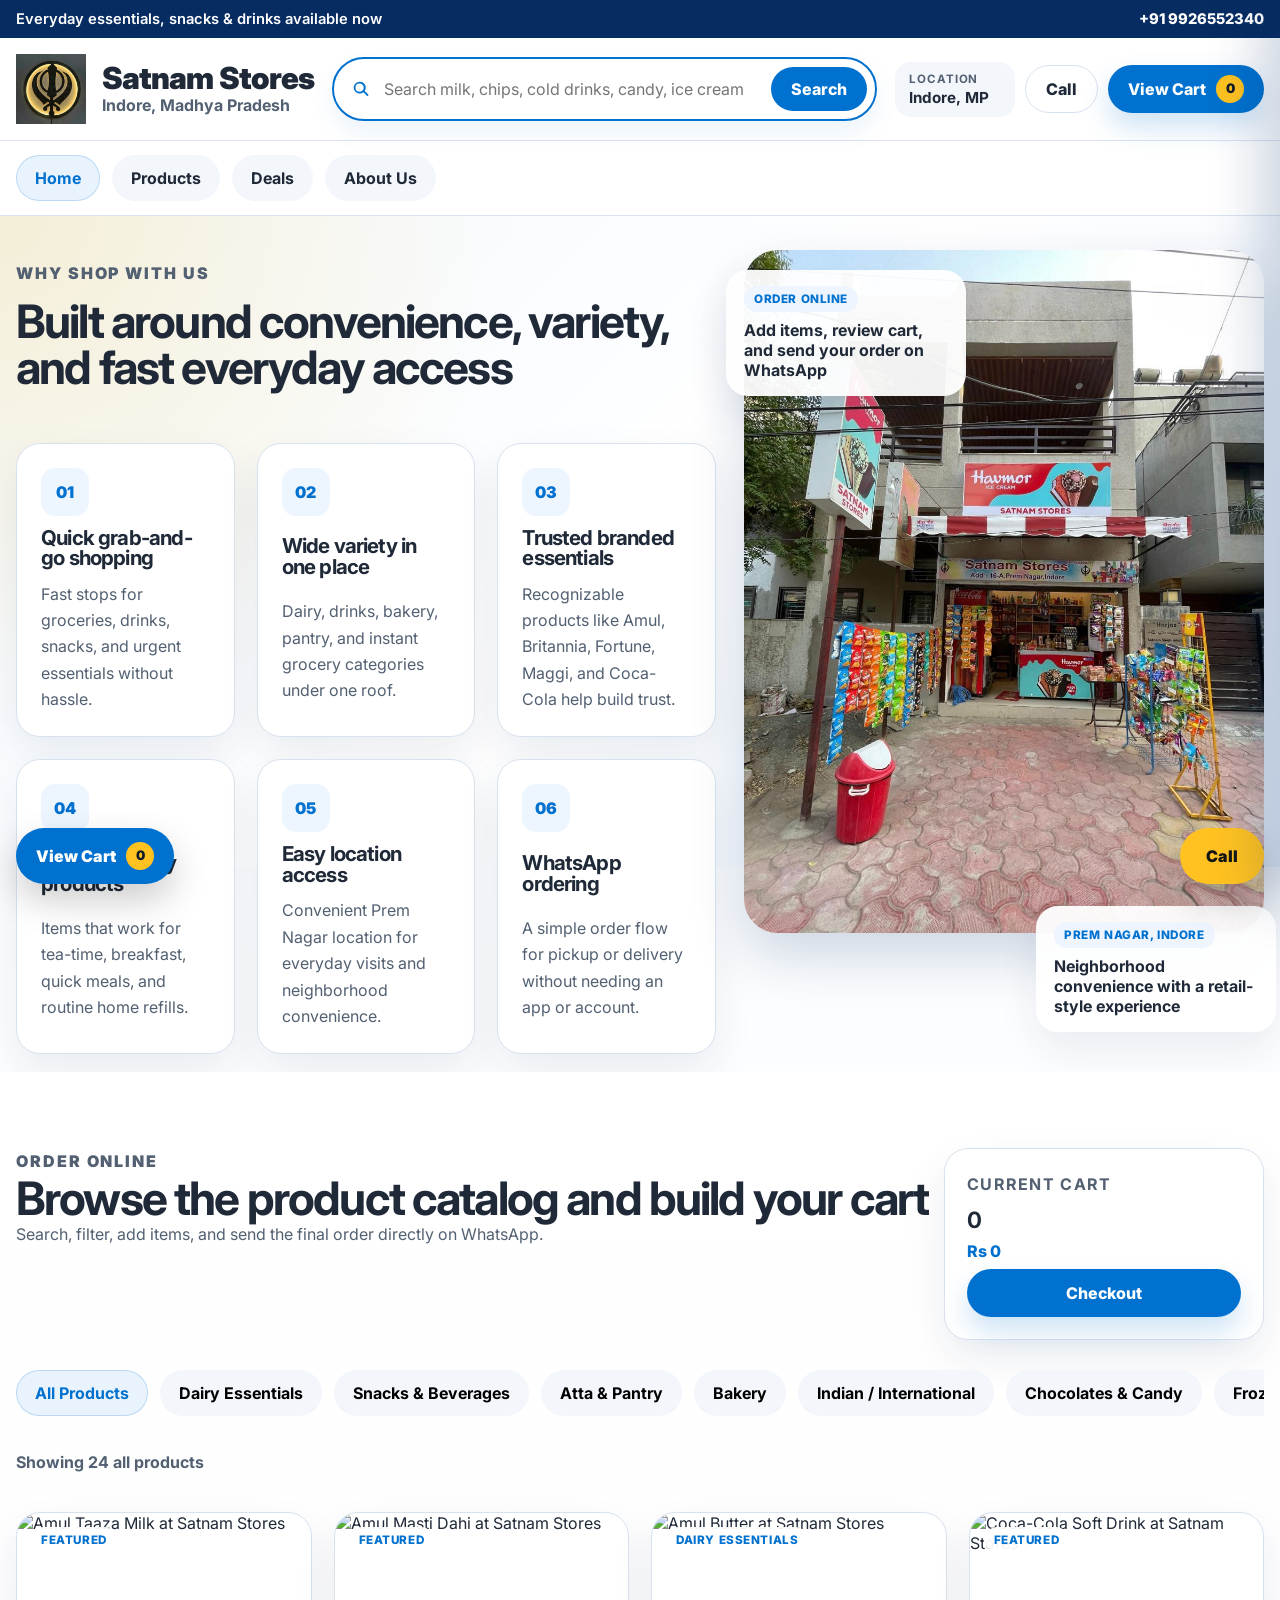
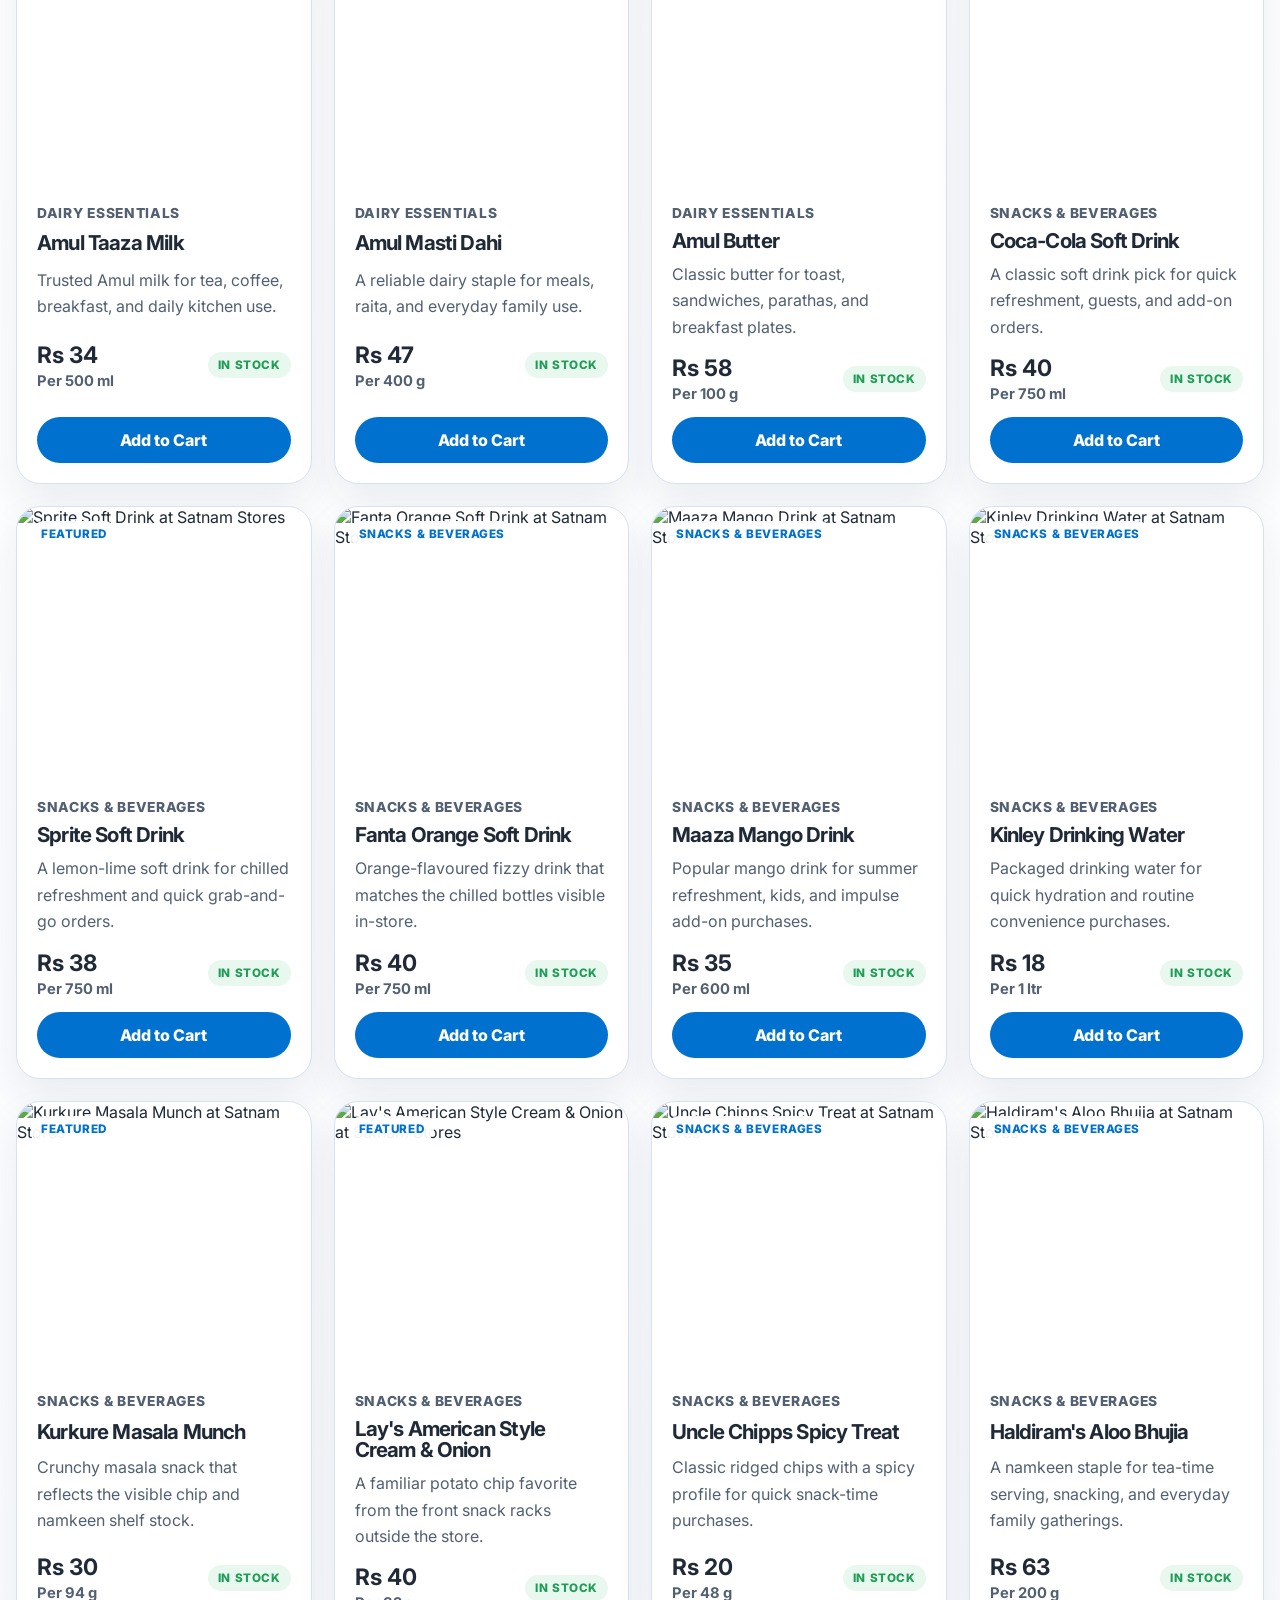
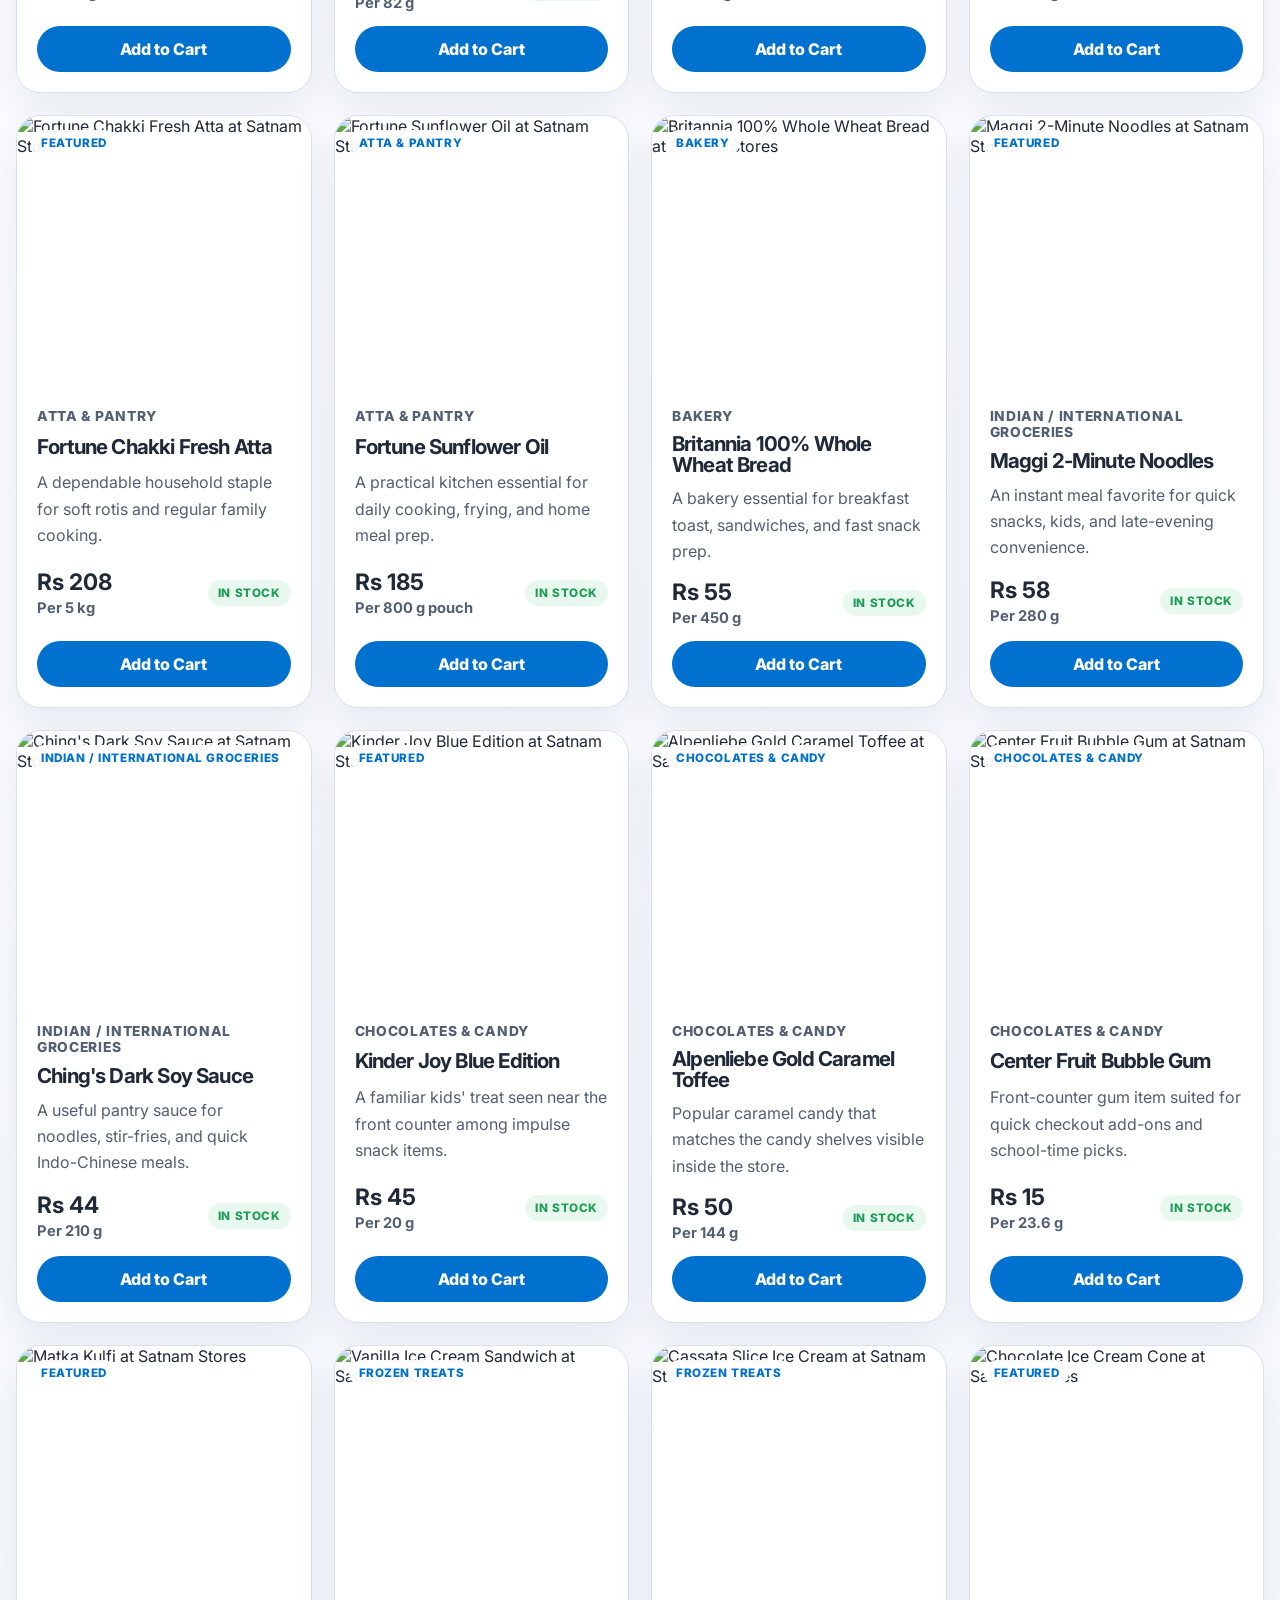
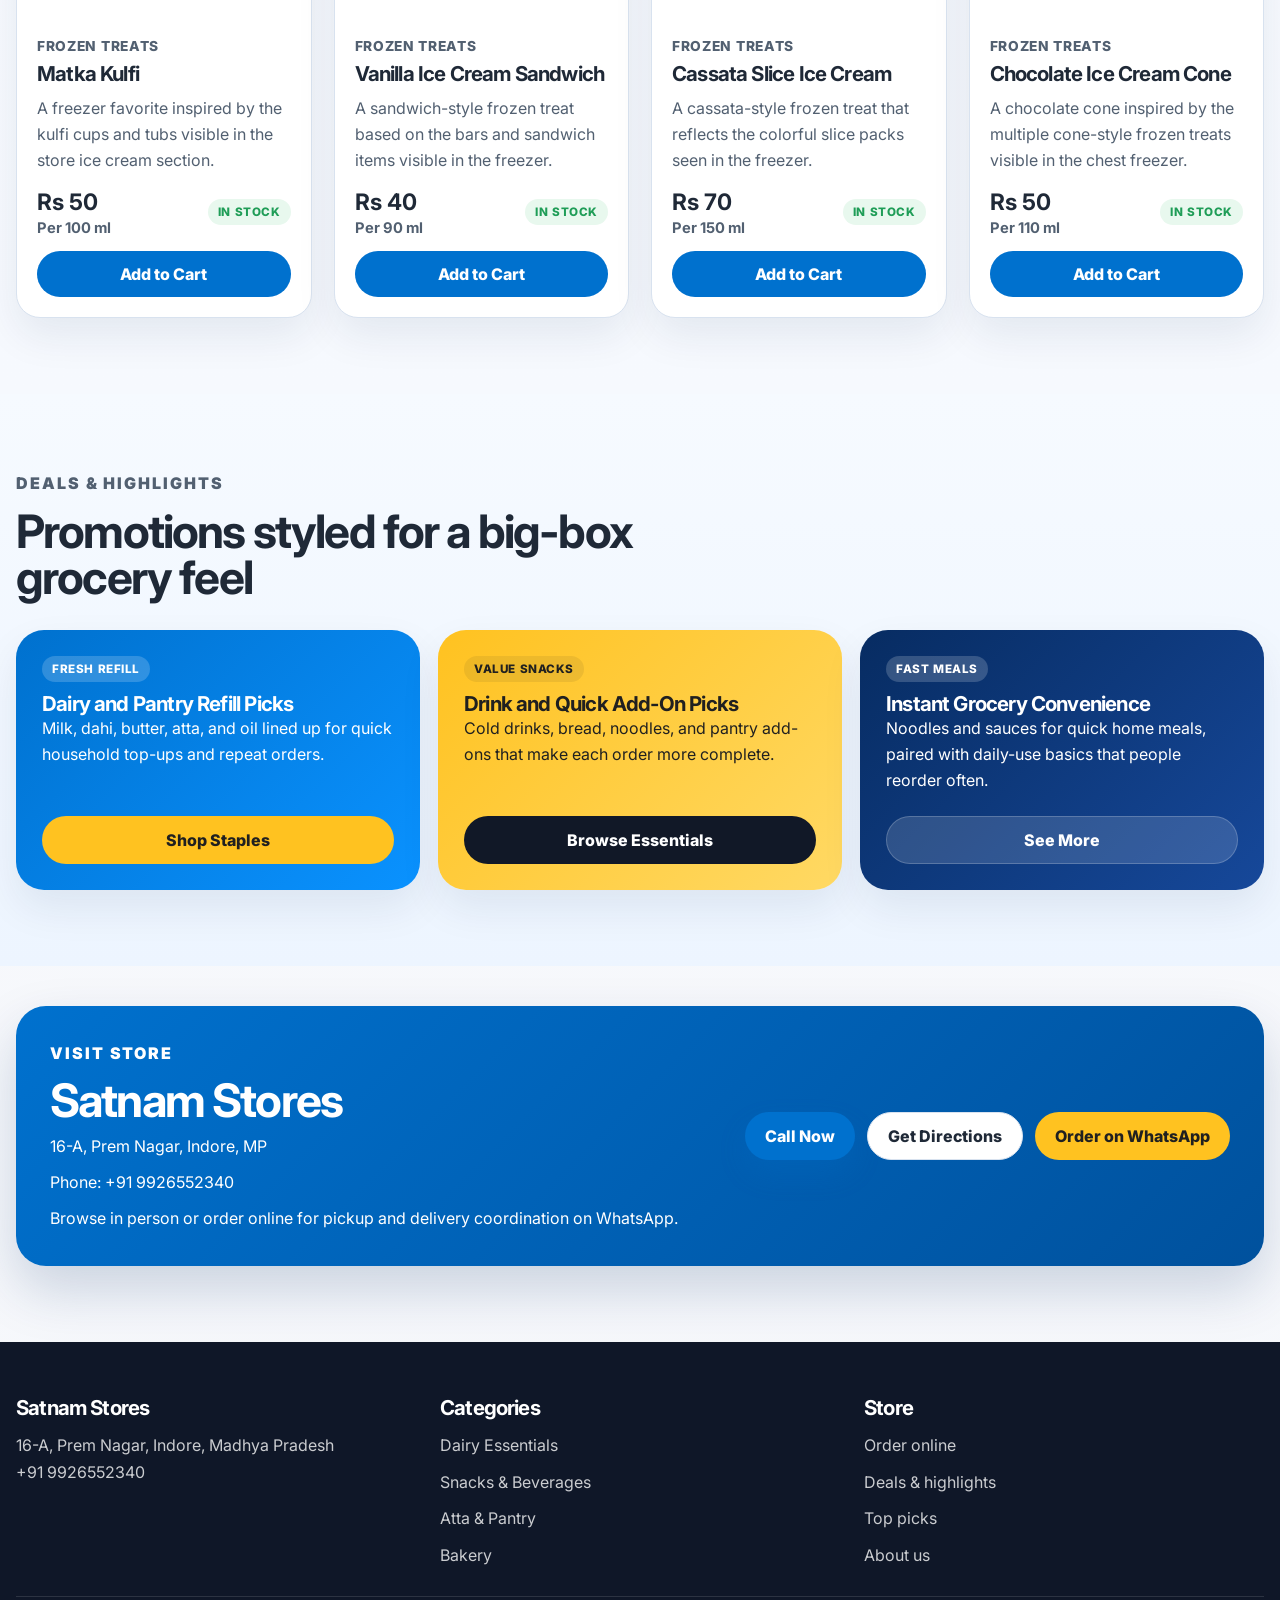
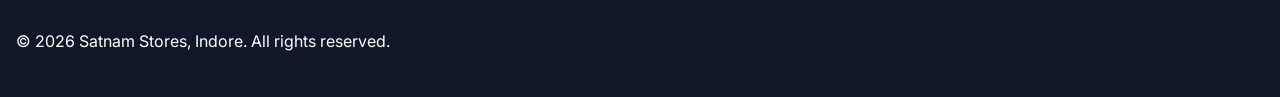
==== commit a13ab3d9: "Move featured categories to about page" ====
--- a/index.html
+++ b/index.html
@@ -152,61 +152,6 @@
       </div>
     </section>
 
-    <section class="section" id="categories">
-      <div class="container">
-        <div class="section-heading">
-          <p class="eyebrow eyebrow-blue">Featured Categories</p>
-          <h2>Browse store favorites by aisle-style category</h2>
-          <p>Structured like a grocery homepage so customers can spot what they need in seconds.</p>
-        </div>
-
-        <div class="category-grid">
-          <article class="category-card">
-            <img src="./assets/catalog/amul-taaza.png" alt="Amul Taaza milk pack">
-            <div class="category-content">
-              <h3>Dairy Essentials</h3>
-              <p>Milk, dahi, and butter for breakfast, tea-time, and everyday home cooking.</p>
-            </div>
-          </article>
-          <article class="category-card">
-            <img src="./assets/catalog/coca-cola.jpg" alt="Coca-Cola bottle product pack">
-            <div class="category-content">
-              <h3>Snacks &amp; Beverages</h3>
-              <p>Cold drink favorites and quick add-ons for everyday refreshment and impulse buys.</p>
-            </div>
-          </article>
-          <article class="category-card">
-            <img src="./assets/catalog/fortune-atta.png" alt="Fortune atta pack">
-            <div class="category-content">
-              <h3>Atta &amp; Pantry</h3>
-              <p>Kitchen basics like atta and cooking oil for regular household restocking.</p>
-            </div>
-          </article>
-          <article class="category-card">
-            <img src="./assets/catalog/britannia-bread.png" alt="Britannia whole wheat bread pack">
-            <div class="category-content">
-              <h3>Bakery</h3>
-              <p>Bread and quick tea-time bakery picks that fit daily breakfast and snack routines.</p>
-            </div>
-          </article>
-          <article class="category-card">
-            <img src="./assets/catalog/maggi-noodles.png" alt="Maggi noodles pack">
-            <div class="category-content">
-              <h3>Instant Meals</h3>
-              <p>Fast-cook options and convenient meal picks for busy evenings and quick cravings.</p>
-            </div>
-          </article>
-          <article class="category-card">
-            <img src="./assets/catalog/chings-soy-sauce.png" alt="Ching's dark soy sauce bottle">
-            <div class="category-content">
-              <h3>Indian / International</h3>
-              <p>Sauces and pantry add-ons that make noodles, stir-fries, and quick meals easier.</p>
-            </div>
-          </article>
-        </div>
-      </div>
-    </section>
-
     <section class="section ordering-section" id="catalog">
       <div class="container">
         <div class="section-heading order-heading">
